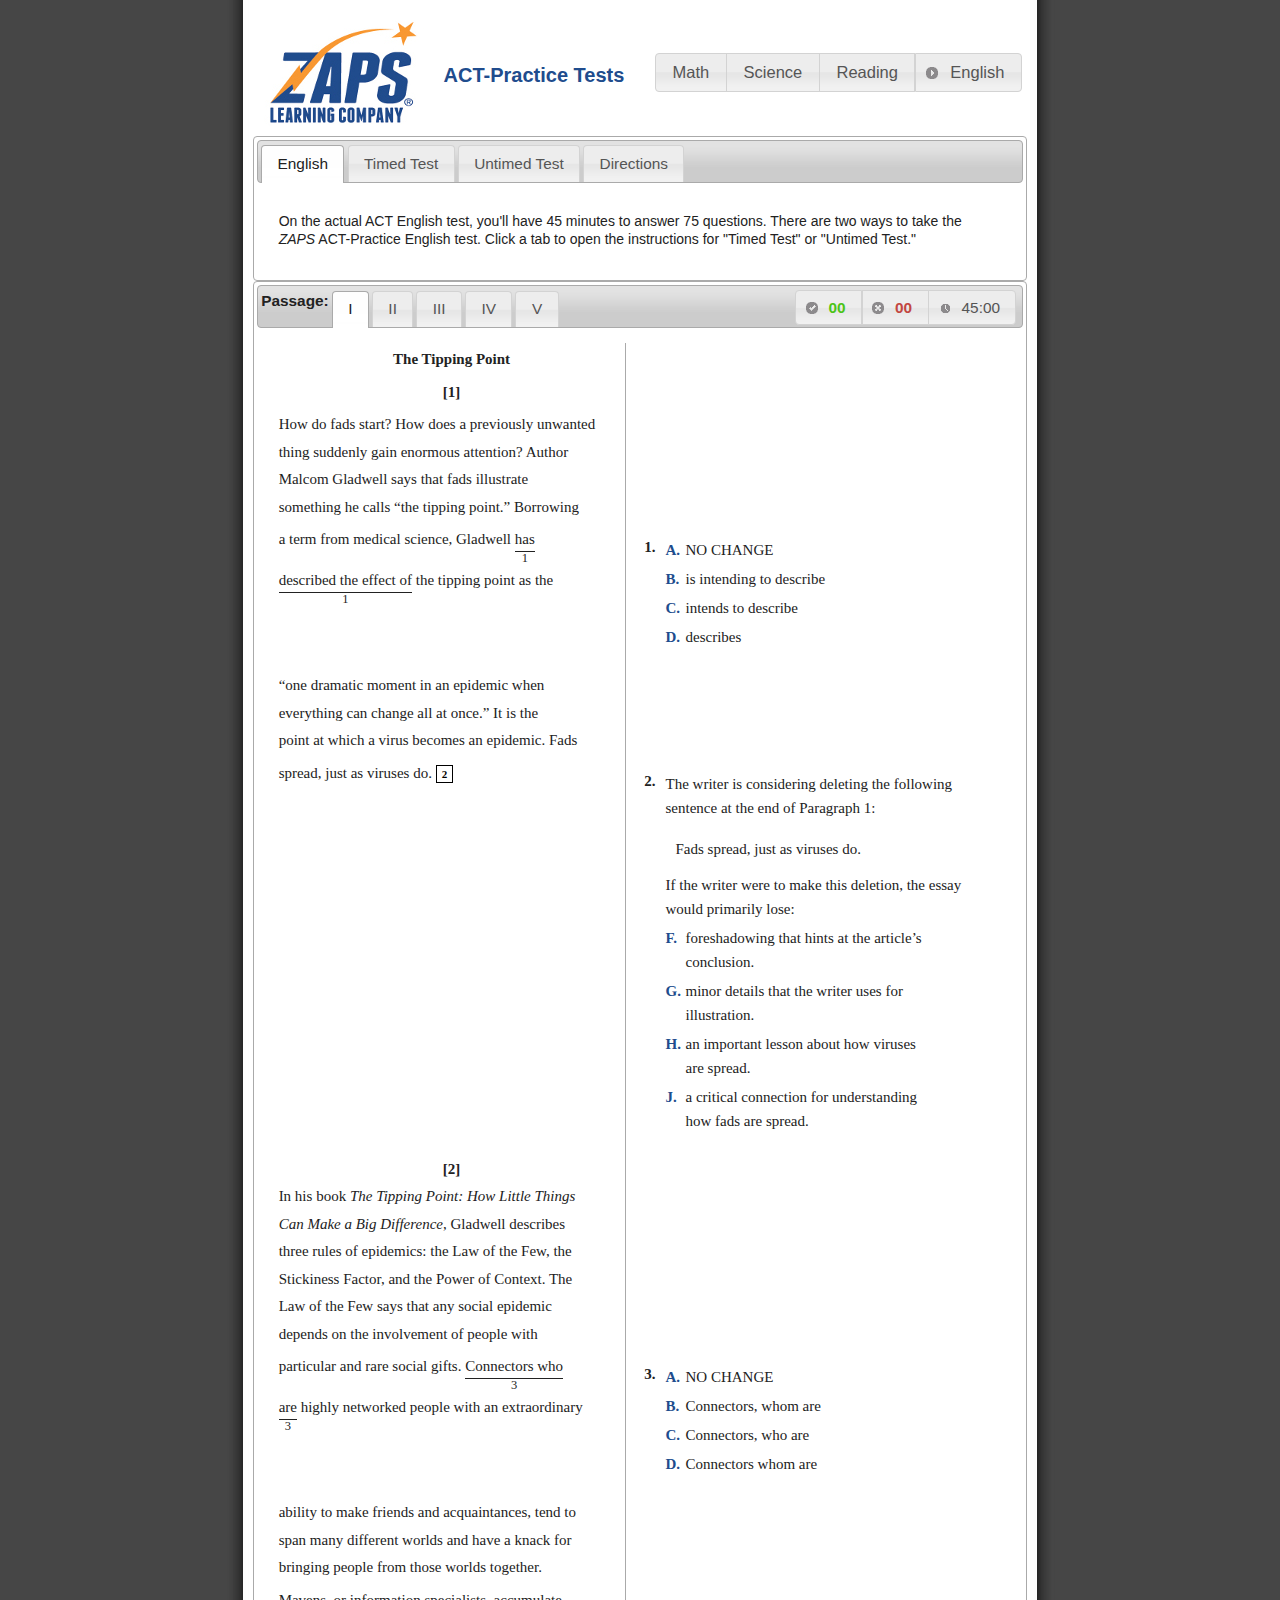
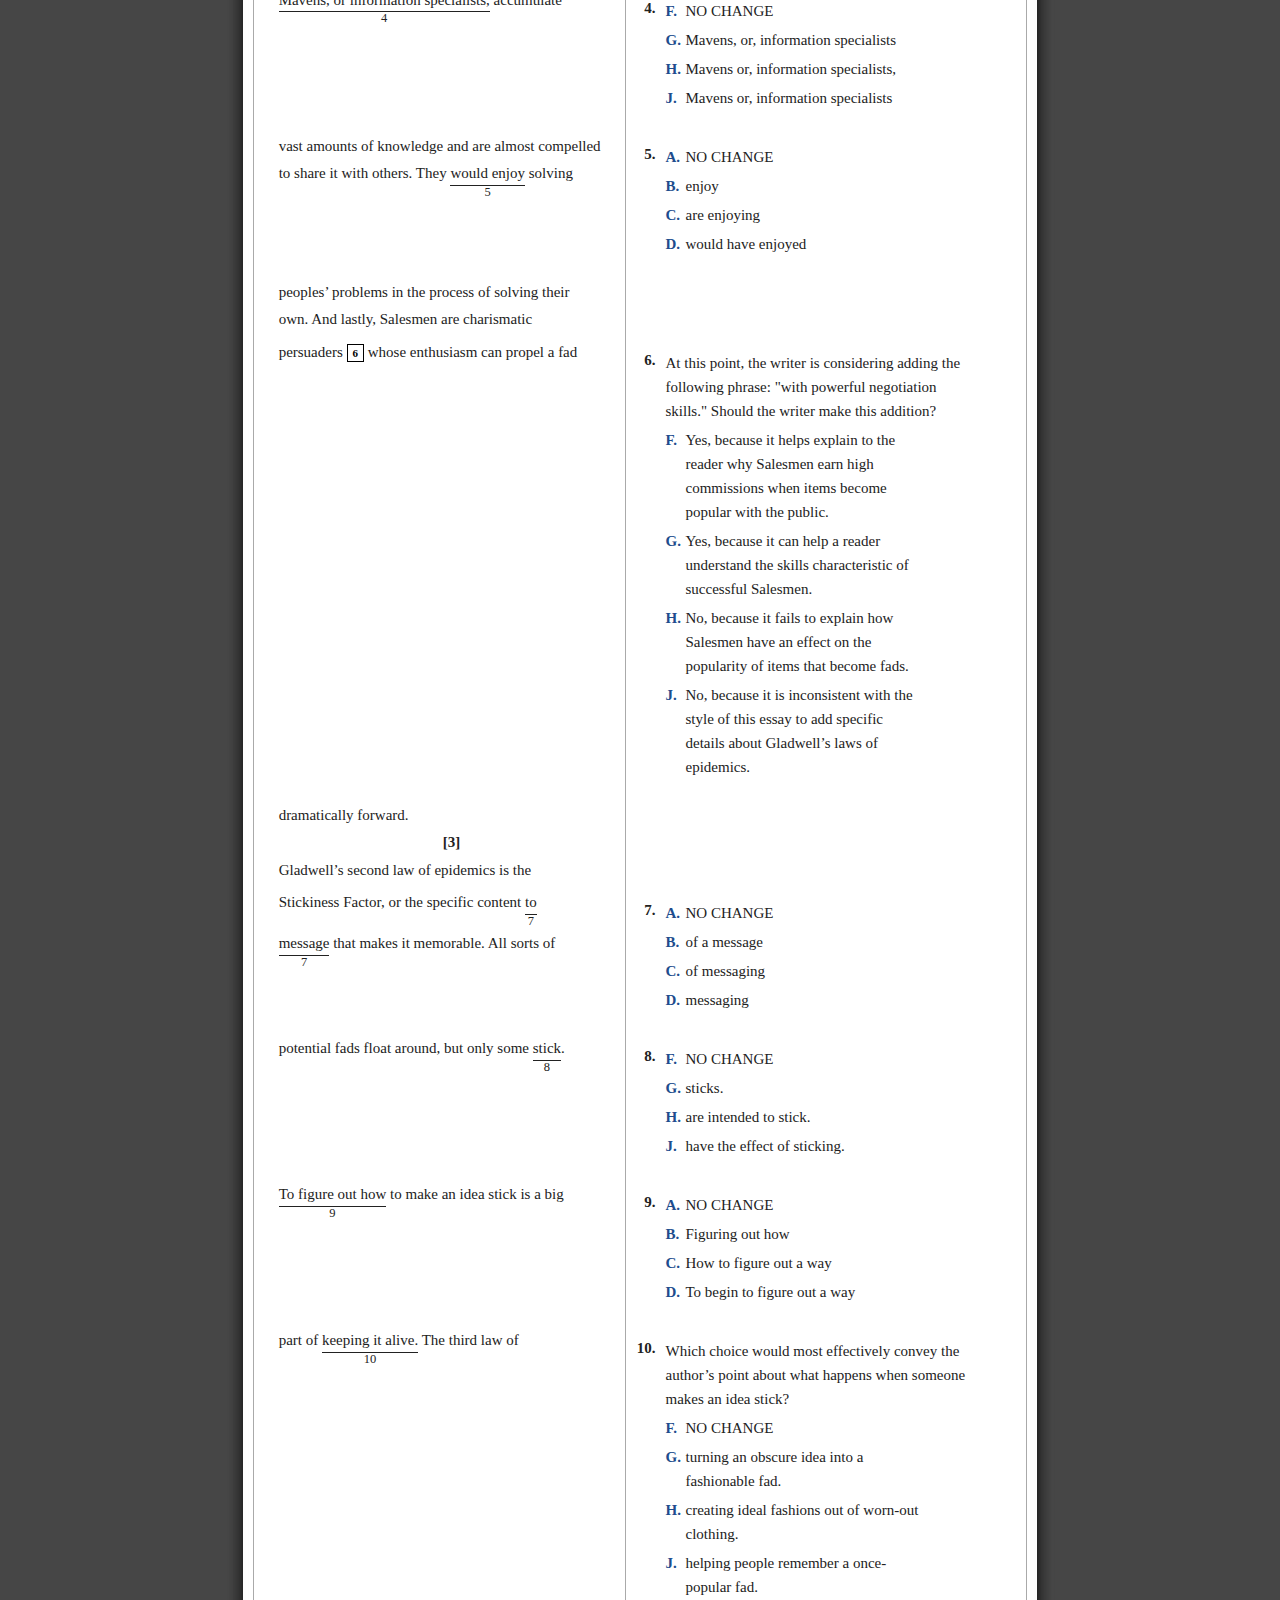
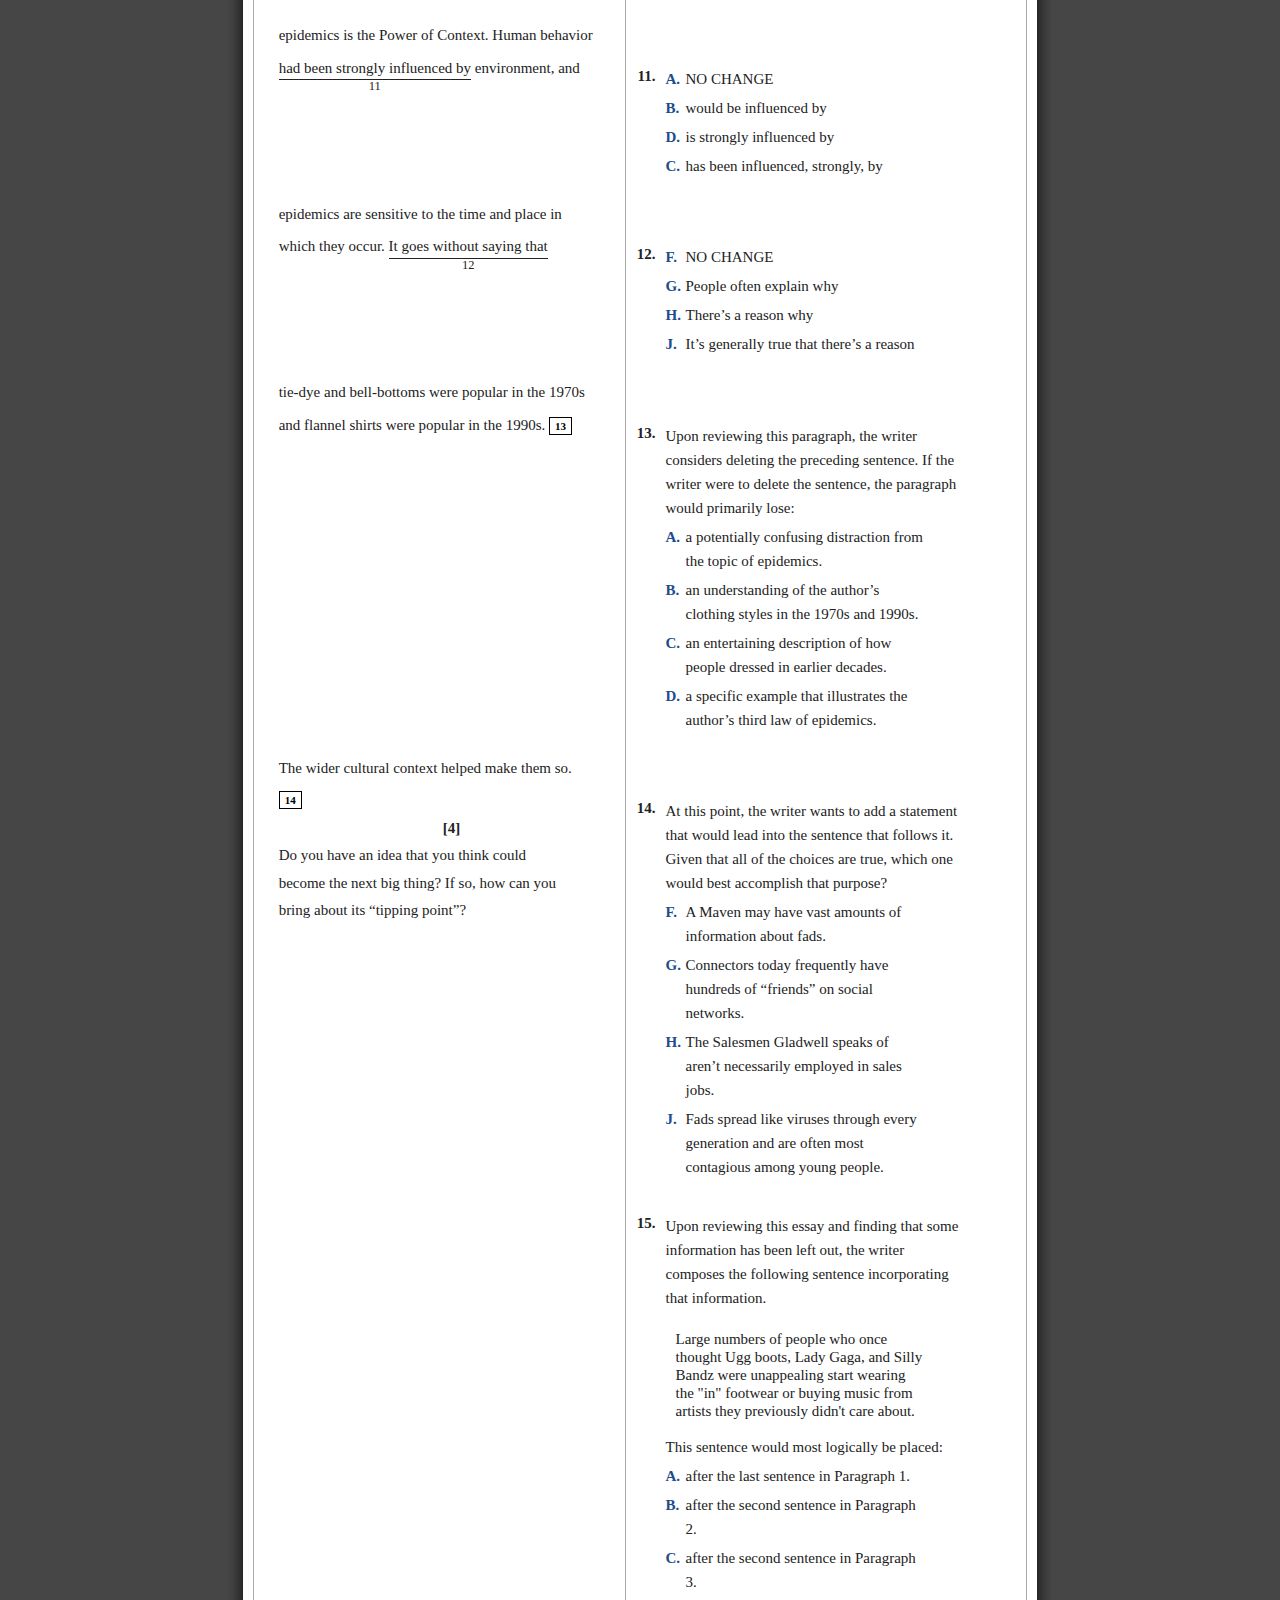
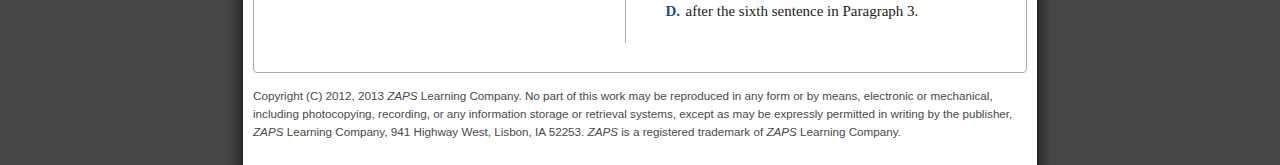
==== english/english.html @ b0ccffee "auto updates" ====
<!DOCTYPE html PUBLIC "-//W3C//DTD XHTML 1.0 Transitional//EN" "http://www.w3.org/TR/xhtml1/DTD/xhtml1-transitional.dtd">
<html xmlns="http://www.w3.org/1999/xhtml">
<head><meta http-equiv="Content-Type" content="text/html; charset=UTF-8"></meta>
	<title>Sample Questions - English</title> 
	<meta name="robots" content="none"></meta>
	
	<link rel="stylesheet" href="../css/smoothness/jquery-ui-1.8.16.custom.css" type="text/css">
	<link rel="stylesheet" href="../css/test.css" type="text/css">
	<link rel="stylesheet" href="../css/style.css" type="text/css">
	<script type="text/javascript" src="../scripts/jquery-1.7.1.min.js"></script>
	<script type="text/javascript" src="../scripts/jquery-ui-1.8.16.custom.min.js"></script>
   <script type="text/javascript" src="../scripts/util.js"></script>

<script type="text/javascript">
var countdown = 2700;
var totalQuestions = 75;

jQuery(document).ready(function($) {
	$("#englishButton").button({icons: {primary: "ui-icon-circle-triangle-e"}});
	
	jQuery(".questions").each(function(index) {
		$("div[id='" + $(this).attr("id") + "']").appendTo($(this));
	});
});

</script>
</head>

<body id="fullpage" class="sampletest">

<div id="time-up" title="Time is up!" style="display:none;"> 
<p><span class="ui-icon ui-icon-clock" style="float:left; margin:0 7px 20px 0;"></span>Your time is up for this test.</p>
</div>

<div id="test-results" title="Test Results" style="display:none;">
<table class="results-table">
<tr><th colspan="4">Estimated ACT Scores Based on Practice Test Results</th></tr>
<tr><th></th><th>Estimated ACT Score</th><th>Number Correct on English Test</th><th>Your Score</th></tr>
<tr><td>99th Percentile</td><td>36</td><td>75</td><td rowspan="36" id="results-correct"><span class="results-answers"></span></td></tr>
<tr><td>99th Percentile</td><td>35</td><td></td></tr>
<tr><td>99th Percentile</td><td>34</td><td>74</td></tr>
<tr><td>99th Percentile</td><td>33</td><td></td></tr>
<tr><td>99th Percentile</td><td>32</td><td>73</td></tr>
<tr><td>99th Percentile</td><td>31</td><td>72</td></tr>
<tr><td>99th Percentile</td><td>30</td><td>71</td></tr>
<tr><td></td><td>29</td><td>70</td></tr>
<tr><td></td><td>28</td><td>69</td></tr>
<tr><td></td><td>27</td><td>68</td></tr>
<tr><td></td><td>26</td><td>66-67</td></tr>
<tr><td></td><td>25</td><td>64-65</td></tr>
<tr><td></td><td>24</td><td>62-63</td></tr>
<tr><td></td><td>23</td><td>59-61</td></tr>
<tr><td></td><td>22</td><td>57-58</td></tr>
<tr><td>National Average</td><td>21</td><td>54-56</td></tr>
<tr><td>National Average</td><td>20</td><td>51-53</td></tr>
<tr><td>National Average</td><td>19</td><td>49-50</td></tr>
<tr><td></td><td>18</td><td>46-48</td></tr>
<tr><td></td><td>17</td><td>43-45</td></tr>
<tr><td></td><td>16</td><td>40-42</td></tr>
<tr><td></td><td>15</td><td>37-39</td></tr>
<tr><td></td><td>14</td><td>31-36</td></tr>
<tr><td></td><td>13</td><td>29-30</td></tr>
<tr><td></td><td>12</td><td>26-28</td></tr>
<tr><td></td><td>11</td><td>20-25</td></tr>
<tr><td>Blind Guessing</td><td>10</td><td>19</td></tr>
<tr><td></td><td>9</td><td>15-18</td></tr>
<tr><td></td><td>8</td><td>13-14</td></tr>
<tr><td></td><td>7</td><td>9-12</td></tr>
<tr><td></td><td>6</td><td>8</td></tr>
<tr><td></td><td>5</td><td>7</td></tr>
<tr><td></td><td>4</td><td>5-6</td></tr>
<tr><td></td><td>3</td><td>4</td></tr>
<tr><td></td><td>2</td><td>1-3</td></tr>
<tr><td></td><td>1</td><td>0</td></tr>
</table>
</div>

<div id="container">
<div id="header">
<table width="100%">
<tr>
<td>
<img src="../images/zaps_logo.jpg">
</td>
<td>
<h2>ACT-Practice Tests</h2>
</td>
<td align="right">
	<div id="nav">
	<a id="mathButton" href="../math/math.html">Math</a>
	<a id="scienceButton" href="../science/science.html">Science</a>
	<a id="readingButton" href="../reading/reading.html">Reading</a>
	<a id="englishButton" href="../english/english.html">English</a>
   </div>
</td>
</tr>
</table>
</div>

<div id="content2">

<div id="tabs">
	<ul>
		<li><a href="#tabs-1">English</a></li>
		<li><a href="#tabs-2">Timed Test</a></li>
		<li><a href="#tabs-3">Untimed Test</a></li>
		<li><a href="#tabs-4">Directions</a></li>
	</ul>
	<div id="tabs-1">
	<p class="instructions">On the actual ACT English test, you'll have 45 minutes to answer 75 questions. There are two ways to take the <em>ZAPS</em> ACT-Practice English test. Click a tab to open the instructions for "Timed Test" or "Untimed Test."</p>
	</div>
	<div id="tabs-2">
	<p class="instructions">By taking the test <em>timed,</em> you can get a feel for how well you will do under the time constraints of the actual ACT test.</p>
	<ul>
		<li>To begin the timed test, click on the timer box (the one with the clock icon in the gray bar below).</li>
		<li>Click on letter of the correct answer choice for each question. You may change your answer while still in this test. </li>
		<li>If you click out of this test, the timer will stop, and you will have to start all over.</li>
		<li>If you need to leave the test, click to stop the timer. You may restart the timer when you come back.</li>
		<li>When time runs out for this test, you will see the number of answers you got correct (green number) and incorrect (red number) in the boxes next to the timer. You can view your estimated ACT score by clicking on either of these two boxes.</li>
	</ul>
	</div>
	<div id="tabs-3">
	<p class="instructions">Taking the test <em>untimed</em> is a good way to carefully study each test item and answer explanation.</p>
	<ul>
		<li>Carefully read the question and each of the answer choices.</li>
		<li><em>ZAP</em> any answers you know to be incorrect.</li>
		<li>Select the correct answer by clicking on the letter.</li>
		<li>Clicking will reveal a pop-up box that tells whether the answer is correct or incorrect.</li>
		<li>Read the information in the box to learn more about the answer you chose or to see a tip about how to answer the question correctly.</li>
		<li>You cannot change your answer once you have clicked it, but you can view the tips about the other answer choices by clicking on them.</li>
		<li>A running total of your correct (green) and incorrect (red) responses will show in the boxes next to the timer.</li> 
		<li>At the end of the test, you can view your estimated ACT score by clicking on either of these two boxes.</li>
	</ul>
	</div>
	<div id="tabs-4">
	<table width="100%" cellpadding="5" cellspacing="0">
		<tbody><tr valign="TOP">
			<td width="50%"><p class="directions">In the following passages, some of the words and phrases have been underlined and numbered. The right-hand column contains alternatives for the underlined text. For most test items, choose the alternative that best expresses the idea, rewrites the statement in standard written English, or fits best with the style and tone of the passage as a whole. If the original version is best, select “NO CHANGE.”</p></td>
								 
			<td><p class="directions">Some test items in the right-hand column will ask a question about the underlined text. Choose the best answer to the question given. Some test items will ask about a larger portion of the passage or about the entire passage. These do not refer to underlined text but rather are indicated by a boxed number or number.</p>
				 <p class="directions">For each test item, select the best alternative and fill in the corresponding bubble on your answer sheet. Read the passage completely before beginning to answer the accompanying questions. For many of the test items, you must read several sentences beyond the question number to identify the best answer. Be sure to read far enough ahead before making your choice.</p></td>
		</tr>
	</tbody></table>
	</div>
</div>

<div id="sets">
		<ul><li style="vertical-align: bottom;">Passage:</li>
			<li><a href="#set-1">I</a></li>
			<li><a href="#set-2">II</a></li>
			<li><a href="#set-3">III</a></li>
			<li><a href="#set-4">IV</a></li>
			<li><a href="#set-5">V</a></li>			
			<div align="right">
			<a href="#" id="correct-button" title="Correct Answers"><span class="correct-answers">00</span></a>
			<a href="#" id="incorrect-button" title="Incorrect Answers"><span class="incorrect-answers">00</span></a>
			<a href="#" id="timer" title="Start Timer"><span>45:00</span></a>
			</div>
		</ul>
<div id="set-1">
<table border="0" cellpadding="0" cellspacing="0" width="100%" class="sectiontable">
<tbody>
<tr><td class="prose"><p class="englishtitle">The Tipping Point</p></td><td></td></tr>
<tr><td class="prose"><p class="englishtitle">[1]</p></td><td></td></tr>
<tr><td class="prose">
<p>How do fads start? How does a previously unwanted</p>
<p>thing suddenly gain enormous attention? Author</p>
<p>Malcom Gladwell says that fads illustrate</p>
<p>something he calls “the tipping point.” Borrowing</p></td><td></td></tr>
<tr><td class="prose">
<p>a term from medical science, Gladwell <span class="und"><sup>has</sup><span>&frasl;</span><sub>1</sub></span></p>
<p><span class="und"><sup>described the effect of</sup><span>&frasl;</span><sub>1</sub></span> the tipping point as the</p></td>
<td class="questions" id="s1-1"></td></tr>

<tr><td class="prose">
<p>“one dramatic moment in an epidemic when</p>
<p>everything can change all at once.” It is the</p>
<p>point at which a virus becomes an epidemic. Fads</p></td><td></td></tr>
<tr><td class="prose"><p>spread, just as viruses do. <span class="box">2</span></p></td>
<td class="questions" id="s1-2"></td></tr>

<tr><td class="prose">
<p class="englishtitle">[2]</p>
<p>In his book <em>The Tipping Point: How Little Things</em></p>
<p><em>Can Make a Big Difference</em>, Gladwell describes</p>
<p>three rules of epidemics: the Law of the Few, the</p>
<p>Stickiness Factor, and the Power of Context. The</p>
<p>Law of the Few says that any social epidemic</p>
<p>depends on the involvement of people with</p></td><td></td></tr>

<tr><td class="prose">
<p>particular and rare social gifts. <span class="und"><sup>Connectors who</sup><span>&frasl;</span><sub>3</sub></span></p>
<p><span class="und"><sup>are</sup><span>&frasl;</span><sub>3</sub></span> highly networked people with an extraordinary</p></td>
<td class="questions" id="s1-3"></td></tr>

<tr><td class="prose">
<p>ability to make friends and acquaintances, tend to</p>
<p>span many different worlds and have a knack for</p>
<p>bringing people from those worlds together.</p></td><td></td></tr>

<tr><td class="prose">
<p><span class="und"><sup>Mavens, or information specialists,</sup><span>&frasl;</span><sub>4</sub></span> accumulate</p></td>
<td class="questions" id="s1-4"></td></tr>

<tr><td class="prose">
<p>vast amounts of knowledge and are almost compelled</p>
<p>to share it with others. They <span class="und"><sup>would enjoy</sup><span>&frasl;</span><sub>5</sub></span> solving</p></td>
<td class="questions" id="s1-5"></td></tr>

<tr><td class="prose">
<p>peoples’ problems in the process of solving their</p>
<p>own. And lastly, Salesmen are charismatic</p></td><td></td></tr>

<tr><td class="prose"><p>persuaders <span class="box">6</span> whose enthusiasm can propel a fad</p></td>
<td class="questions" id="s1-6"></td></tr>

<tr><td class="prose">
<p>dramatically forward.</p>
<p class="englishtitle">[3]</p>
<p>Gladwell’s second law of epidemics is the</p></td><td></td></tr>

<tr><td class="prose"><p>Stickiness Factor, or the specific content <span class="und"><sup>to</sup><span>&frasl;</span><sub>7</sub></span></p>
<p><span class="und"><sup>message</sup><span>&frasl;</span><sub>7</sub></span> that makes it memorable. All sorts of</p></td>
<td class="questions" id="s1-7"></td></tr>

<tr><td class="prose"><p>potential fads float around, but only some <span class="und"><sup>stick</sup><span>&frasl;</span><sub>8</sub></span>.</p></td>
<td class="questions" id="s1-8"></td></tr>

<tr><td class="prose"><p><span class="und"><sup>To figure out how</sup><span>&frasl;</span><sub>9</sub></span> to make an idea stick is a big</p></td>
<td class="questions" id="s1-9"></td></tr>

<tr><td class="prose"><p>part of <span class="und"><sup>keeping it alive.</sup><span>&frasl;</span><sub>10</sub></span> The third law of</p></td>
<td class="questions" id="s1-10"></td></tr>

<tr><td class="prose"><p>epidemics is the Power of Context. Human behavior</p></td><td></td></tr>
<tr><td class="prose"><p><span class="und"><sup>had been strongly influenced by </sup><span>&frasl;</span><sub>11</sub></span> environment, and</p></td>
<td class="questions" id="s1-11"></td></tr>

<tr><td class="prose"><p>epidemics are sensitive to the time and place in</p></td><td></td></tr>
<tr><td class="prose"><p>which they occur. <span class="und"><sup>It goes without saying that</sup><span>&frasl;</span><sub>12</sub></span></p></td>
<td class="questions" id="s1-12"></td></tr>

<tr><td class="prose"><p>tie-dye and bell-bottoms were popular in the 1970s</p></td><td></td></tr>

<tr><td class="prose"><p>and flannel shirts were popular in the 1990s. <span class="box">13</span></p></td>
<td class="questions" id="s1-13"></td></tr>

<tr><td class="prose">
<p>The wider cultural context helped make them so.</p>
<p></p></td><td></td></tr>

<tr><td class="prose">
<p><span class="box">14</span></p>
<p class="englishtitle">[4]</p>
<p>Do you have an idea that you think could</p>
<p>become the next big thing? If so, how can you</p>
<p>bring about its “tipping point”?</p>
</td><td class="questions" id="s1-14"></td></tr>
<tr><td class="prose"></td><td class="questions" id="s1-15"></td></tr>
</tbody></table>

<div id="s1-1" class="question">
	<div class="numcol">1.</div>
	<p><a id="s1-1a" href="#" class="response">A.</a><span class="response">NO CHANGE</span></p>
	<p><a id="s1-1b" href="#" class="response">B.</a><span class="response">is intending to describe</span></p>
	<p><a id="s1-1c" href="#" class="response">C.</a><span class="response">intends to describe</span></p>
	<p><a id="s1-1d" href="#" class="response">D.</a><span class="response">describes</span></p>
</div>
<div id="answer-s1-1a" class="incorrect">
<p><strong>The best answer is not A.</strong> Gladwell is defining <em>tipping point,</em> not describing its effects. Go for the more straightforward, direct verb. Shorter is usually better. </p>
</div>
<div id="answer-s1-1b" class="incorrect">
<p><strong>The best answer is not B.</strong> It is not necessary to discuss Gladwell’s intentions here, only what he actually does. Go for the more straightforward, direct verb. Shorter is usually better. </p>
</div>
<div id="answer-s1-1c" class="incorrect"> 
<p><strong>The best answer is not C.</strong> It is not necessary to discuss Gladwell’s intentions here, only what he actually does. Go for the more straightforward, direct verb. Shorter is usually better. </p>
</div>
<div id="answer-s1-1d" class="correct">
<p><strong>The best answer is D.</strong> The writer uses the present tense to discuss Gladwell’s writing, beginning in the previous sentence (“Author Malcom Gladwell says &hellip;”). </p><p>There is no need to shift the tense to present-perfect (“has described”). The best choice is the present tense verb (“describes”). </p><p>Also, the most concise choice is best. Conciseness means using only as many words as necessary to get the point across. Follow the “shorter is usually better” tip here if you are not sure of the grammar rule. </p>
</div>
<!-- ******************************************************************************* -->
<div id="s1-2" class="question">
	<div class="numcol">2.</div>
	<p>The writer is considering deleting the following sentence at the end of Paragraph 1:</p>
	<blockquote>Fads spread, just as viruses do.</blockquote>
	<p>If the writer were to make this deletion, the essay would primarily lose:</p>
	<p><a id="s1-2f" href="#" class="response">F.</a><span class="response">foreshadowing that hints at the article’s conclusion.</span></p>
	<p><a id="s1-2g" href="#" class="response">G.</a><span class="response">minor details that the writer uses for illustration.</span></p>
	<p><a id="s1-2h" href="#" class="response">H.</a><span class="response">an important lesson about how viruses are spread.</span></p>
	<p><a id="s1-2j" href="#" class="response">J.</a><span class="response">a critical connection for understanding how fads are spread.</span></p>
</div>
<div id="answer-s1-2f" class="incorrect">
<p><strong>The best answer is not F.</strong> Rather than foreshadowing, this line provides a key comparison as part of an introductory definition. </p><p>You could jump ahead and read the conclusion of the article to be sure, but before taking time to do that, read the remaining choices to see if any of them are stronger. </p>
</div>
<div id="answer-s1-2g" class="incorrect">
<p><strong>The best answer is not G.</strong> This line helps define a key concept by using a general comparison, not by giving minor details. </p>
</div>
<div id="answer-s1-2h" class="incorrect"> 
<p><strong>The best answer is not H.</strong> This isn’t so much a lesson as a comparison that helps define a key concept. </p>
</div>
<div id="answer-s1-2j" class="correct">
<p><strong>The best answer is J.</strong> The topic of the paragraph is how fads begin, or take off. </p><p>Gladwell compares fads to something else that spreads rapidly: an epidemic. The final line (“Fads spread, just as viruses do.”) makes this direct comparison. </p>
</div>
<!-- ******************************************************************************* -->
<div id="s1-3" class="question">
	<div class="numcol">3.</div>
	<p><a id="s1-3a" href="#" class="response">A.</a><span class="response">NO CHANGE</span></p>
	<p><a id="s1-3b" href="#" class="response">B.</a><span class="response">Connectors, whom are</span></p>
	<p><a id="s1-3c" href="#" class="response">C.</a><span class="response">Connectors, who are</span></p>
	<p><a id="s1-3d" href="#" class="response">D.</a><span class="response">Connectors whom are</span></p>
</div>
<div id="answer-s1-3a" class="incorrect">
<p><strong>The best answer is not A.</strong> A comma is needed after <em>Connectors</em> to set off the nonrestrictive clause (one that is not necessary to the meaning of the sentence) “who are highly networked people with an extraordinary ability to make friends and acquaintances.” </p>
</div>
<div id="answer-s1-3b" class="incorrect">
<p><strong>The best answer is not B.</strong> The subjective pronoun (<em>who</em>), rather than the objective pronoun (<em>whom</em>), is needed here. </p>
</div>
<div id="answer-s1-3c" class="correct"> 
<p><strong>The best answer is C.</strong> A comma is needed after <em>Connectors</em to set off the nonrestrictive element “who are highly networked people with an extraordinary ability to make friends and acquaintances.” </p><p>A nonrestrictive element (in this case a clause) is one that is not necessary to the meaning of the sentence; you could remove it and the sentence would still be understandable. </p>
</div>
<div id="answer-s1-3d" class="incorrect">
<p><strong>The best answer is not D.</strong> A comma is needed after <em>Connectors</em> to set off the clause that follows. </p><p>Also, the subjective pronoun (<em>who</em>), rather than the objective pronoun (<em>whom</em>), is needed here. </p>
</div>
<!-- ******************************************************************************* -->
<div id="s1-4" class="question">
	<div class="numcol">4.</div>
	<p><a id="s1-4f" href="#" class="response">F.</a><span class="response">NO CHANGE</span></p>
	<p><a id="s1-4g" href="#" class="response">G.</a><span class="response">Mavens, or, information specialists</span></p>
	<p><a id="s1-4h" href="#" class="response">H.</a><span class="response">Mavens or, information specialists,</span></p>
	<p><a id="s1-4j" href="#" class="response">J.</a><span class="response">Mavens or, information specialists</span></p>
</div>
<div id="answer-s1-4f" class="correct">
<p><strong>The best answer is F.</strong> The phrase “or information specialists” is not necessary to the meaning of the sentence and should be set off with commas. </p>
</div>
<div id="answer-s1-4g" class="incorrect">
<p><strong>The best answer is not G.</strong> There is no reason to put a comma after or. A comma is, however, needed after <em>specialists</em> so that the entire nonrestrictive phrase “or information specialists” is set off with commas. </p>
</div>
<div id="answer-s1-4h" class="incorrect"> 
<p><strong>The best answer is not H.</strong> The comma is needed before or rather than afterward, in order to set off the nonrestrictive phrase “or information specialists”. </p>
</div>
<div id="answer-s1-4j" class="incorrect">
<p><strong>The best answer is not J.</strong> The comma is needed before <em>or</em> and after <em>specialists</em> in order to set off the nonrestrictive phrase “or information specialists.” There is no reason to put a comma after <em>or.</em> </p>
</div>
<!-- ******************************************************************************* -->
<div id="s1-5" class="question">
	<div class="numcol">5.</div>
	<p><a id="s1-5a" href="#" class="response">A.</a><span class="response">NO CHANGE</span></p>
	<p><a id="s1-5b" href="#" class="response">B.</a><span class="response">enjoy</span></p>
	<p><a id="s1-5c" href="#" class="response">C.</a><span class="response">are enjoying</span></p>
	<p><a id="s1-5d" href="#" class="response">D.</a><span class="response">would have enjoyed</span></p>
</div>
<div id="answer-s1-5a" class="incorrect">
<p><strong>The best answer is not A.</strong> The verb <em>would</em> indicates an action that is conditional (dependent on some condition in the future), rather than habitual. </p>
</div>
<div id="answer-s1-5b" class="correct">
<p><strong>The best answer is B.</strong> The present-tense verb <em>enjoy</em> is needed to denote a habitual action. </p><p> Choose a verb in the same tense as the other verbs in this paragraph (present tense). </p><p>Keep verb tenses consistent unless you have a solid rhetorical reason for shifting them. </p>
</div>
<div id="answer-s1-5c" class="incorrect"> 
<p><strong>The best answer is not C.</strong> The verb <em>are enjoying</em> indicates continuing or progressive action, rather than an action that is a habit. </p>
</div>
<div id="answer-s1-5d" class="incorrect">
<p><strong>The best answer is not D.</strong> The verb <em>would have enjoyed</em> indicates a conditional action in the past, one that did not happen but would have if certain conditions were present. </p>
</div>
<!-- ******************************************************************************* -->

<div id="s1-6" class="question">
	<div class="numcol">6.</div><p>At this point, the writer is considering adding the following phrase: "with powerful negotiation skills." Should the writer make this addition?</p>
	<p><a id="s1-6f" href="#" class="response">F.</a><span class="response">Yes, because it helps explain to the reader why Salesmen earn high commissions when items become popular with the public.</span></p>
	<p><a id="s1-6g" href="#" class="response">G.</a><span class="response">Yes, because it can help a reader understand the skills characteristic of successful Salesmen. </span></p>
	<p><a id="s1-6h" href="#" class="response">H.</a><span class="response">No, because it fails to explain how Salesmen have an effect on the popularity of items that become fads.</span></p>
	<p><a id="s1-6j" href="#" class="response">J.</a><span class="response">No, because it is inconsistent with the style of this essay to add specific details about Gladwell’s laws of epidemics.</span></p>
</div>
		
<div id="answer-s1-6f" class="incorrect">
<p><strong>The best answer is not F.</strong>D The writer is using the term <em>Salesmen</em> figuratively to describe a type of person who propels fads forward. </p><p>The writer is not talking about literal <em>Salesmen</em> who earn commissions for actually selling the items. </p>
</div>
<div id="answer-s1-6g" class="correct">
<p><strong>The best answer is G.</strong> This detail adds a descriptive characteristic of Salesmen that helps explain how they might encourage others to embrace a new fad. </p>
</div>
<div id="answer-s1-6h" class="incorrect"> 
<p><strong>The best answer is not H.</strong> The opposite is true. The possession of powerful negotiation skills <em>does</em> help explain why Salesmen can affect the popularity of items. </p>
</div>
<div id="answer-s1-6j" class="incorrect">
<p><strong>The best answer is not J.</strong> It is not inconsistent with the rest of the paragraph for the author to provide details to describe the types of people who move fads forward. </p><p>Descriptive details are given about both <em>Connectors</em> and <em>Mavens</em>. </p>
</div>
<!-- ******************************************************************************* -->

<div id="s1-7" class="question">
	<div class="numcol">7.</div>
	<p><a id="s1-7a" href="#" class="response">A.</a><span class="response">NO CHANGE</span></p>
	<p><a id="s1-7b" href="#" class="response">B.</a><span class="response">of a message</span></p>
	<p><a id="s1-7c" href="#" class="response">C.</a><span class="response">of messaging</span></p>
	<p><a id="s1-7d" href="#" class="response">D.</a><span class="response">messaging</span></p>
</div>
<div id="answer-s1-7a" class="incorrect">
<p><strong>The best answer is not A.</strong> If “to message” is used, then <em>message</em> becomes an action rather than a specific idea. </p><p>The pronoun <em>it</em> that comes later in the sentence is referring to an idea, not an action.</p>
</div>
<div id="answer-s1-7b" class="correct">
<p><strong>The best answer is B.</strong> The preposition <em>of</em> plus the article <em>a</em> should be inserted to create a prepositional phrase ("of a message") describing <em>content</em>. What sort of content? The content of a message.</p>
</div>
<div id="answer-s1-7c" class="incorrect"> 
<p><strong>The best answer is not C.</strong> If “of messaging” is used, then <em>messaging</em> becomes an action rather than a specific idea. </p><p>The pronoun it that comes later in the sentence is referring to an idea, not an action.</p>
</div>
<div id="answer-s1-7d" class="incorrect">
<p><strong>The best answer is not D.</strong> If “messaging” is used, then <em>messaging</em> becomes an action rather than a specific idea. </p><p>The pronoun <em>it</em> that comes later in the sentence is referring to an idea, not an action.</p>
</div>
<!-- ******************************************************************************* -->

<div id="s1-8" class="question">
	<div class="numcol">8.</div>
	<p><a id="s1-8f" href="#" class="response">F.</a><span class="response">NO CHANGE</span></p>
	<p><a id="s1-8g" href="#" class="response">G.</a><span class="response">sticks.</span></p>
	<p><a id="s1-8h" href="#" class="response">H.</a><span class="response">are intended to stick.</span></p>
	<p><a id="s1-8j" href="#" class="response">J.</a><span class="response">have the effect of sticking.</span></p>
</div>	
<div id="answer-s1-8f" class="correct">
<p><strong>The best answer is F.</strong> The verb <em>stick</em> agrees with the plural pronoun <em>some,</em> which refers to <em>fads.</em> Use your ear to help you with this one. Which sounds better: <em>some fads sticks,</em> or <em>some fads stick</em>?</p>
</div>
<div id="answer-s1-8g" class="incorrect">
<p><strong>The best answer is not G.</strong> The verb <em>sticks</em> does not agree with the plural pronoun <em>some,</em> which refers to <em>fads.</em> Use your ear to help you with this one. Which sounds better: <em>some fads sticks</em> or <em>some fads stick</em>?</p>
</div>
<div id="answer-s1-8h" class="incorrect"> 
<p><strong>The best answer is not H.</strong> It doesn’t matter whether the fads are intended to stick so much as whether they actually <em>do</em> stick. If all else fails, use the shorter-is-usually-better tip on this one. </p>
</div>
<div id="answer-s1-8j" class="incorrect">
<p><strong>The best answer is not J.</strong> The phrase <em>have the effect of sticking</em> is a wordy way of saying <em>stick.</em> Use the shorter-is-usually-better tip on this one. </p>
</div>
<!-- ******************************************************************************* -->

<div id="s1-9" class="question">
	<div class="numcol">9.</div>
	<p><a id="s1-9a" href="#" class="response">A.</a><span class="response">NO CHANGE</span></p>
	<p><a id="s1-9b" href="#" class="response">B.</a><span class="response">Figuring out how</span></p>
	<p><a id="s1-9c" href="#" class="response">C.</a><span class="response">How to figure out a way</span></p>
	<p><a id="s1-9d" href="#" class="response">D.</a><span class="response">To begin to figure out a way</span></p>
</div>
<div id="answer-s1-9a" class="incorrect">
<p><strong>The best answer is not A.</strong> This choice is awkward and wordy. The infinitive phrase (<em>To figure</em>) has the same meaning as the gerund phrase (<em>Figuring</em>), but it sounds awkward and is not parallel with the gerund phrase <em>keeping it alive</em> at the end of the sentence.</p>
</div>
<div id="answer-s1-9b" class="correct">
<p><strong>The best answer is B.</strong> <strong>The best answer is B.</strong> A gerund (the <em>–ing</em> form of a verb (used as a noun) or a gerund phrase is more frequently used at the beginning of a sentence because it sounds less awkward than an infinitive (the form of a verb preceded by <em>to</em>).  The gerund phrase <em>Figuring out</em> is also parallel with the gerund phrase <em>keeping it alive.</em> Of the choices given, the most direct and concise choice is best. All others are awkward and unnecessarily wordy. </p>
</div>
<div id="answer-s1-9c" class="incorrect"> 
<p><strong>The best answer is not C.</strong> This choice is awkward and wordy. It changes the subject of the sentence from an action (<em>Figuring out</em>) to a question (<em>how to figure</em>something out). </p>
</div>
<div id="answer-s1-9d" class="incorrect">
<p><strong>The best answer is not D.</strong> This choice is awkward and wordy. It adds unnecessary words to the awkward infinitive clause <em>To figure out how</em>) used in the passage. It also changes the subject from the whole action (figuring out) to part of the action (beginning to figure out). </p>
</div>
<!-- ******************************************************************************* -->

<div id="s1-10" class="question">
	<div class="numcol">10.</div><p>Which choice would most effectively convey the author’s point about what happens when someone makes an idea stick?</p>
	<p><a id="s1-10f" href="#" class="response">F.</a><span class="response">NO CHANGE</span></p>
	<p><a id="s1-10g" href="#" class="response">G.</a><span class="response">turning an obscure idea into a fashionable fad.</span></p>
	<p><a id="s1-10h" href="#" class="response">H.</a><span class="response">creating ideal fashions out of worn-out clothing.</span></p>
	<p><a id="s1-10j" href="#" class="response">J.</a><span class="response">helping people remember a once-popular fad.</span></p>
</div>	
<div id="answer-s1-10f" class="incorrect">
<p><strong>The best answer is not F.</strong> <em>Keeping it alive</em> sort of works, but remember you are looking for the <em>best</em> choice. Look at the other choices to see if you can find one that is more descriptive and specific. </p>
</div>
<div id="answer-s1-10g" class="correct">
<p><strong>The best answer is G.</strong> This answer is most descriptive of what happens when an idea sticks. It begins as an idea that few people have thought of (obscure), and then something happens to transform it into a fashionable fad. The idea spreads instead of being forgotten. </p>
</div>
<div id="answer-s1-10h" class="incorrect"> 
<p><strong>The best answer is not H.</strong> The article is about all sorts of fads, not just clothing fashions. </p>
</div>
<div id="answer-s1-10j" class="incorrect">
<p><strong>The best answer is not J.</strong> The article is about fads becoming popular for the first time, not resurrecting old fads. </p>
</div>
<!-- ******************************************************************************* -->
<div id="s1-11" class="question">
	<div class="numcol">11.</div>
	<p><a id="s1-11a" href="#" class="response">A.</a><span class="response">NO CHANGE</span></p>
	<p><a id="s1-11b" href="#" class="response">B.</a><span class="response">would be influenced by</span></p>
	<p><a id="s1-11c" href="#" class="response">D.</a><span class="response">is strongly influenced by</span></p>
	<p><a id="s1-11d" href="#" class="response">C.</a><span class="response">has been influenced, strongly, by</span></p>
</div>
<div id="answer-s1-11a" class="incorrect">
<p><strong>The best answer is not A.</strong> This needs a verb that describes the present, not the past. </p>
</div>
<div id="answer-s1-11b" class="incorrect">
<p><strong>The best answer is not B.</strong> This needs a verb that describes the present, not the future. </p>
</div>
<div id="answer-s1-11c" class="correct"> 
<p><strong>The best answer is C.</strong> The influence of environment on human behavior is a fact not just in the past but also the present. Use a present-tense verb. Also, be consistent in using the present tense, as in a similar construction in the second half of the sentence (“epidemics <em>are</em> sensitive”). The present tense verb <em>is</em> is the best choice. </p>
</div>
<div id="answer-s1-11d" class="incorrect">
<p><strong>The best answer is not D.</strong> This needs a verb that describes the present, not the past. </p>
</div>
<!-- ******************************************************************************* -->

<div id="s1-12" class="question">
	<div class="numcol">12.</div>
	<p><a id="s1-12f" href="#" class="response">F.</a><span class="response">NO CHANGE</span></p>
	<p><a id="s1-12g" href="#" class="response">G.</a><span class="response">People often explain why</span></p>
	<p><a id="s1-12h" href="#" class="response">H.</a><span class="response">There’s a reason why</span></p>
	<p><a id="s1-12j" href="#" class="response">J.</a><span class="response">It’s generally true that there’s a reason</span></p>
</div>	
<div id="answer-s1-12f" class="incorrect">
<p><strong>The best answer is not F.</strong> If something goes without saying, why say it? This expression also implies that what follows is common knowledge, which may not be the case. </p>
</div>
<div id="answer-s1-12g" class="incorrect">
<p><strong>The best answer is not G.</strong> Is this a phenomenon that you have often heard explained? </p>
</div>
<div id="answer-s1-12h" class="correct"> 
<p><strong>The best answer is H.</strong> This is the most straightforward opening to the sentence, and it helps connect this sentence to the one that follows, which gives the reason tie-die and bell-bottoms were popular in the 1970s. </p>
</div>
<div id="answer-s1-12j" class="incorrect">
<p><strong>The best answer is not J.</strong> This answer uses eight words when four would do the trick. The clause <em>It’s generally true that</em> is not needed. </p>
</div>
<!-- ******************************************************************************* -->

<div id="s1-13" class="question">
	<div class="numcol">13.</div><p>Upon reviewing this paragraph, the writer considers deleting the preceding sentence. If the writer were to delete the sentence, the paragraph would primarily lose:</p>
	<p><a id="s1-13a" href="#" class="response">A.</a><span class="response">a potentially confusing distraction from the topic of epidemics.</span></p>
	<p><a id="s1-13b" href="#" class="response">B.</a><span class="response">an understanding of the author’s clothing styles in the 1970s and 1990s.</span></p>
	<p><a id="s1-13c" href="#" class="response">C.</a><span class="response">an entertaining description of how people dressed in earlier decades.</span></p>
	<p><a id="s1-13d" href="#" class="response">D.</a><span class="response">a specific example that illustrates the author’s third law of epidemics.</span></p>
</div>
<div id="answer-s1-13a" class="incorrect">
<p><strong>The best answer is not A.</strong> The statement is on-topic because it gives examples of two epidemics (fads) influenced by the culture of the time and place in which they occurred. </p>
</div>
<div id="answer-s1-13b" class="incorrect">
<p><strong>The best answer is not B.</strong> There’s no indication that this statement is about the personal clothing of the author. The author may not have gone along with those particular fads (or even lived through both decades). </p>
</div>
<div id="answer-s1-13c" class="incorrect"> 
<p><strong>The best answer is not C.</strong> These fads (bell-bottoms, tie-dye, flannel shirts) are only referenced, not described in detail. </p>
</div>
<div id="answer-s1-13d" class="incorrect">
<p><strong>The best answer is D.</strong> The third law of epidemics says that epidemics (fads) are influenced by the time and place in which they occur. The author demonstrates this law by contrasting the popular styles of clothing in two different decades. </p>
</div>
<!-- ******************************************************************************* -->

<div id="s1-14" class="question">
	<div class="numcol">14.</div><p>At this point, the writer wants to add a statement that would lead into the sentence that follows it. Given that all of the choices are true, which one would best accomplish that purpose?</p>
	<p><a id="s1-14f" href="#" class="response">F.</a><span class="response">A Maven may have vast amounts of information about fads.</span></p>
	<p><a id="s1-14g" href="#" class="response">G.</a><span class="response">Connectors today frequently have hundreds of “friends” on social networks.</span></p>
	<p><a id="s1-14h" href="#" class="response">H.</a><span class="response">The Salesmen Gladwell speaks of aren’t necessarily employed in sales jobs.</span></p>
	<p><a id="s1-14j" href="#" class="response">J.</a><span class="response">Fads spread like viruses through every generation and are often most contagious among young people.</span></p>
</div>	
<div id="answer-s1-14f" class="incorrect">
<p><strong>The best answer is not F.</strong> The author is not specifically talking about Mavens in either paragraph 3 or paragraph 4. </p>
</div>
<div id="answer-s1-14g" class="incorrect">
<p><strong>The best answer is not G.</strong> The author is not specifically talking about Connectors in either paragraph 3 or paragraph 4. </p>
</div>
<div id="answer-s1-14h" class="incorrect"> 
<p><strong>The best answer is not H.</strong> The author is not specifically talking about Salesmen in either paragraph 3 or paragraph 4. </p>
</div>
<div id="answer-s1-14j" class="correct">
<p><strong>The best answer is J.</strong> Look for the choice that best connects the ideas at the end of paragraph 3 with the ideas in paragraph 4. At the end of paragraph 3, the author is talking about clothing fads from two different generations. In paragraph 4, the author addresses the reader (most likely a young person) with a question about how s/he might start a fad. Choice J is the only choice that touches on both these ideas. </p>
</div>
<!-- ******************************************************************************* -->
<div id="s1-15" class="question">
	<div class="numcol">15.</div><p>Upon reviewing this essay and finding that some information has been left out, the writer composes the following sentence incorporating that information.</p>
	<blockquote>Large numbers of people who once thought Ugg boots, Lady Gaga, and Silly Bandz were unappealing start wearing the "in" footwear or buying music from artists they previously didn't care about.</blockquote>
	<p>This sentence would most logically be placed:</p>
	<p><a id="s1-15a" href="#" class="response">A.</a><span class="response"> after the last sentence in Paragraph 1.</span></p>
	<p><a id="s1-15b" href="#" class="response">B.</a><span class="response"> after the second sentence in Paragraph 2.</span></p>
	<p><a id="s1-15c" href="#" class="response">C.</a><span class="response"> after the second sentence in Paragraph 3.</span></p>
	<p><a id="s1-15d" href="#" class="response">D.</a><span class="response"> after the sixth sentence in Paragraph 3.</span></p>
</div>
<div id="answer-s1-15a" class="correct">
<p><strong>The best answer is A.</strong> Ugg boots, Lady Gaga, and Silly Bandz are all examples of fads. This information should go in the paragraph where fads and their development are first described (paragraph 1). </p>
</div>
<div id="answer-s1-15b" class="incorrect">
<p><strong>The best answer is not B.</strong> The second sentence in paragraph 2 focuses on the “Law of the Few,” or people with special social gifts and their role in starting fads. The new sentence gives examples of fads in general, not an example of the more specific roles of Connectors, Mavens, and Salesmen. </p>
</div>
<div id="answer-s1-15c" class="incorrect">
<p><strong>The best answer is not C.</strong> Paragraph 3 is about the Stickiness Factor, or the specific content of a message that makes it memorable. The new sentence gives three general examples of fads that have stuck, but it does not tell what made those items memorable. The new sentence does not give specific examples of the Stickiness Factor. </p>
</div>
<div id="answer-s1-15d" class="incorrect">
<p><strong>The best answer is not D.</strong> Paragraph 4 is the conclusion and asks the reader for ideas that could become <em>the next big thing.</em> The new sentence tells about fads of the past or present, not the future. </p>
</div>
</div><!--set-1-->

<div id="set-2">
<table border="0" cellpadding="0" cellspacing="0" width="100%" class="sectiontable">
<tbody>
<tr><td class="prose"><p class="englishtitle">Eco-Friendly Hiking and Camping</p></td><td></td></tr>
<tr><td class="prose"><p class="englishtitle">[1]</p></td><td></td></tr>
<tr><td class="prose"><p>Trekking into the great unknown may seem exciting,</p></td><td></td></tr>
<tr><td class="prose"><p>but <span class="und"><sup> you must proceed cautiously if we</sup><span>&frasl;</span><sub>1</sub></span> hope to</p></td><td class="questions" id="s2-1"></td></tr>

<tr><td class="prose"><p>maintain the pristine beauty of the wilderness</p>
<p>areas you wish to enjoy. The following tips will</p>
<p>help you to care for Mother Nature when hiking or</p></td><td></td></tr>

<tr><td class="prose"><p>camping <span class="und"><sup>so that you can enjoy her beauty and</sup><span>&frasl;</span><sub>2</sub></span></p>
<p><span class="und"><sup>wilderness</sup><span>&frasl;</span><sub>2</sub></span>.</p></td><td class="questions" id="s2-2"></td></tr>

<tr><td class="prose"><p class="englishtitle">[2]</p></td><td></td></tr>

<tr><td class="prose"><p>If you venture off the trail, spread out <span class="und"><sup>instead</sup><span>&frasl;</span><sub>3</sub></span></p>
<p><span class="und"><sup>by</sup><span>&frasl;</span><sub>3</sub></span> walking single file. If you see footsteps from</p></td><td class="questions" id="s2-3"></td></tr>

<tr><td class="prose"><p>other hikers, avoid those areas to allow them to</p>
<p>“heal.” At your campsite, try not to create</p>
<p>“social paths,” those early signs of</p>
<p>trails-in-the-making. Disperse your footsteps</p>
<p>between your campsite, the water source, and your</p></td><td></td></tr>

<tr><td class="prose"><p>cooking and food-storage areas.<span class="box">4</span></p>
</td><td class="questions" id="s2-4"></td></tr>

<tr><td class="prose">
<p class="englishtitle">[3]</p>
<p>(1) Camping can provide an exciting wilderness</p>
<p>adventure. (2) If you are in the backcountry, do</p>
<p>not set up your tent in a spot displaying signs of</p>
<p>recent use. (3) Instead, choose a low-use area,</p>
<p>and if camping more than one night, move your tent</p>
<p>to lessen the impact on the grass underneath. (4)</p>
<p>Keep your site small, and don’t create structures,</p>
<p>“furniture,” or trenches. (5) Camp at least 200</p>
<p>feet from the trail to avoid distracting other</p>
<p>hikers. (6) And set up camp at least 200 feet from</p></td><td></td></tr>
<tr><td class="prose"><p>water sources.<span class="box">5</span></p></td><td class="questions" id="s2-5"></td></tr>

<tr><td class="prose"><p class="englishtitle">[4]</p>
<p>Always leave your campsite at least as good as —</p></td><td></td></tr>
<tr><td class="prose"><p>or better than — you found it. If you <span class="und"><sup>brought</sup><span>&frasl;</span><sub>6</sub></span></p></td><td class="questions" id="s2-6"></td></tr>

<tr><td class="prose"><p>something into the wilderness, take it out. Many</p></td><td></td></tr>
<tr><td class="prose"><p>parks no longer provide <span class="und"><sup>trash cans.</sup><span>&frasl;</span><sub>7</sub></span></p></td><td class="questions" id="s2-7"></td></tr>

<tr><td class="prose"><p class="englishtitle">[5]</p></td><td></td></tr>
<tr><td class="prose"><p>Camp and hike on durable surfaces: rocks, gravel,</p>
<p>sand, packed dirt, dry grasses, pine needles, and</p>
<p>snow. Walk single-file on established trails.</p></td><td></td></tr>
<tr><td class="prose"><p>Walking <span class="und"><sup>side-by-side;</sup><span>&frasl;</span><sub>8</sub></span> going around puddles, or</p></td><td class="questions" id="s2-8"></td></tr>

<tr><td class="prose"><p>cutting across switchbacks breaks down the soil at</p></td><td></td></tr>
<tr><td class="prose"><p>the edges of the trail and may redirect rainwater</p></td><td></td></tr>
<tr><td class="prose"><p>flows.</p></td><td></td></tr>
<tr><td class="prose"><p class="englishtitle">[6]</p></td><td></td></tr>
<tr><td class="prose"><p>Many public land use areas no longer allow</p></td><td></td></tr>
<tr><td class="prose"><p>campfires in the <span class="und"><sup>backcountry; check</sup><span>&frasl;</span><sub>9</sub></span> park</p></td><td class="questions" id="s2-9"></td></tr>

<tr><td class="prose"><p>regulations. If you must have a campfire, use an</p></td><td></td></tr>
<tr><td class="prose"><p>established fire ring or pit. <span class="und"><sup>And remember the</sup><span>&frasl;</span><sub>10</sub></span></p>
<p><span class="und"><sup>Three Ds when collecting firewood:</sup><span>&frasl;</span><sub>10</sub></span> choose only</p></td><td class="questions" id="s2-10"></td></tr>

<tr><td class="prose"><p>wood that is <em>dead</em>, <em>downed</em>, and <em>detached</em>. <span class="und"><sup>Keep your</sup><span>&frasl;</span><sub>11</sub></span></p>
<p><span class="und"><sup>fire small before leaving it unattended, and make</sup><span>&frasl;</span><sub>11</sub></span></p>
<p><span class="und"><sup>sure it is thoroughly extinguished.</sup><span>&frasl;</span><sub>11</sub></span></p></td><td class="questions" id="s2-11"></td></tr>

<tr><td class="prose"><p class="englishtitle">[7]</p></td><td></td></tr>
<tr><td class="prose"><p>Newcomers who experience the outdoors in a</p></td><td></td></tr>

<tr><td class="prose"><p>pristine state are <span class="und"><sup>wilderness lovers and</sup><span>&frasl;</span><sub>12</sub></span></p>
<p><span class="und"><sup>environmental advocates.</sup><span>&frasl;</span><sub>12</sub></span> By following these</p></td><td class="questions" id="s2-12"></td></tr>

<tr><td class="prose"><p>guidelines, <span class="und"><sup>you will help others to have a</sup><span>&frasl;</span><sub>13</sub></span></p>
<p><span class="und"><sup>positive and safe wilderness adventure.</sup><span>&frasl;</span><sub>13</sub></span></p></td><td class="questions" id="s2-13"></td></tr>
<tr><td class="prose"></td><td class="questions" id="s2-14"></td></tr>
<tr><td class="prose"></td><td class="questions" id="s2-15"></td></tr>
</tbody></table>

<div id="s2-1" class="question">
	<div class="numcol">1.</div>
	<p><a id="s2-1a" href="#" class="response">A.</a><span class="response">NO CHANGE</span></p>
	<p><a id="s2-1b" href="#" class="response">B.</a><span class="response">it’s essential that you proceed cautiously if we</span></p>
	<p><a id="s2-1c" href="#" class="response">C.</a><span class="response">you must proceed cautiously if you</span></p>
	<p><a id="s2-1d" href="#" class="response">D.</a><span class="response">we must proceed cautiously if you</span></p>
</div>
<div id="answer-s2-1a" class="incorrect">
<p><strong>The best answer is not A.</strong> As originally written, the writer seems to be addressing both <em>you</em> (from second-person point of view) and <em>we</em> (from first-person point of view). The rest of the paragraph is written in second person, addressing <em>you</em>, so to be consistent in point of view, select a choice that gets rid of <em>we.</em> </p>
</div>
<div id="answer-s2-1b" class="incorrect">
<p><strong>The best answer is not B.</strong> This choice has the same problem as the original line. The writer seems to be addressing both <em>you</em> (from second-person point of view) and <em>we</em> (from first-person point of view). The rest of the paragraph is written in second person, addressing <em>you</em>, so to be consistent in point of view, select a choice that gets rid of <em>we</em>. </p>
</div>
<div id="answer-s2-1c" class="correct"> 
<p><strong>The best answer is C.</strong> This answer is the most direct and concise (shorter is usually better), and it fixes the inconsistent point of view by addressing only <em>you</em> (not <em>we</em>). Pay attention to point of view, and use the shorter-is-usually-better tip on this question. </p>
</div>
<div id="answer-s2-1d" class="incorrect">
<p><strong>The best answer is not D.</strong> This choice has the same problem as the original line. The writer seems to be addressing both <em>you</em> (from second-person point of view) and <em>we</em> (from first-person point of view). The rest of the paragraph is written in second person, addressing <em>you</em>, so to be consistent in point of view, select a choice that gets rid of we. </p>
</div>
<!-- ******************************************************************************* -->
<div id="s2-2" class="question">
	<div class="numcol">2.</div>
	<p><a id="s2-2f" href="#" class="response">F.</a><span class="response">NO CHANGE</span></p>
	<p><a id="s2-2g" href="#" class="response">G.</a><span class="response">and having adventures among her beauty</span></p>
	<p><a id="s2-2h" href="#" class="response">H.</a><span class="response">and adventuring among her wilderness beauty</span></p>
	<p><a id="s2-2j" href="#" class="response">J.</a><span class="response">OMIT the underlined portion.</span></p>
</div>
<div id="answer-s2-2f" class="incorrect">
<p><strong>The best answer is not F.</strong> The underlined portion is not needed and repeats an idea already expressed in the previous sentence. </p>
</div>
<div id="answer-s2-2g" class="incorrect">
<p><strong>The best answer is not G.</strong> This choice is awkward and repeats an idea already expressed in the previous sentence. </p>
</div>
<div id="answer-s2-2h" class="incorrect"> 
<p><strong>The best answer is not H.</strong> This choice is awkward and repeats an idea already expressed in the previous sentence. </p>
</div>
<div id="answer-s2-2j" class="correct">
<p><strong>The best answer is J.</strong> Omit the underlined portion. It is not needed and repeats an idea already expressed in the previous sentence. </p>
</div>
<!-- ******************************************************************************* -->
<div id="s2-3" class="question">
	<div class="numcol">3.</div>
	<p><a id="s2-3a" href="#" class="response">A.</a><span class="response">NO CHANGE</span></p>
	<p><a id="s2-3b" href="#" class="response">B.</a><span class="response">instead of</span></p>
	<p><a id="s2-3c" href="#" class="response">C.</a><span class="response">in order of</span></p>
	<p><a id="s2-3d" href="#" class="response">D.</a><span class="response">in order to</span></p>
</div>
<div id="answer-s2-3a" class="incorrect">
<p><strong>The best answer is not A.</strong> The reader can infer that the point of hikers spreading out is to lessen the damage from many people walking in the same place. Can you <em>spread out</em> by walking single file? No. </p>
</div>
<div id="answer-s2-3b" class="correct">
<p><strong>The best answer is B.</strong> The writer wants you to do the opposite of walking single-file: spread out to disperse your footprints and do less damage in any one place. The phrase <em>instead of</em> establishes a contrast between those two ideas. </p>
</div>
<div id="answer-s2-3c" class="incorrect"> 
<p><strong>The best answer is not C.</strong> This choice does not make sense in the context of the sentence. </p>
</div>
<div id="answer-s2-3d" class="incorrect">
<p><strong>The best answer is not D.</strong> To walk single file, do you spread out? No. This choice also does not make sense in the context of the sentence. </p>
</div>
<!-- ******************************************************************************* -->
<div id="s2-4" class="question">
	<div class="numcol">4.</div><p>Which choice, if added here, would most effectively and appropriately transition the reader from the topic of Paragraph 2 to the topic of Paragraph 3?</p>
	<p><a id="s2-4f" href="#" class="response">F.</a><span class="response">Be sure to carry ample water to stay hydrated on your hike.</span></p>
	<p><a id="s2-4g" href="#" class="response">G.</a><span class="response">If you encounter animals on the trail, keep a respectful distance, and never feed them. </span></p>
	<p><a id="s2-4h" href="#" class="response">H.</a><span class="response">Opt for an obviously high-use campsite when you’re in the backcountry.</span></p>
	<p><a id="s2-4j" href="#" class="response">J.</a><span class="response">Similarly, use care when selecting a campsite.</span></p>
</div>
<div id="answer-s2-4f" class="incorrect">
<p><strong>The best answer is not F.</strong> While this is a good tip for hiking in general, it is somewhat off the topics of the two paragraphs, low-impact hiking and camping techniques. </p> 
</div>
<div id="answer-s2-4g" class="incorrect">
<p><strong>The best answer is not G.</strong> While this is a good tip for hiking in general, it does not transition the reader to the topic of paragraph 3, choosing an eco-friendly campsite. </p>
</div>
<div id="answer-s2-4h" class="incorrect"> 
<p><strong>The best answer is not H.</strong> This statement is the opposite of what is suggested in the paragraph, and it does not really offer a smooth transition from the previous paragraph. </p>
</div>
<div id="answer-s2-4j" class="correct">
<p><strong>The best answer is J.</strong> Paragraph 2 is about how to walk in the wilderness in ways that create the least impact. To determine the topic of a paragraph, be sure to read the entire paragraph. </p><p>The main topic of paragraph 3 (what the paragraph is mostly about) is how to choose a campsite, and Choice J best fits with that topic. Choice J makes the transition from paragraph 2 to paragraph 3 using <em>Similarly</em> (both paragraphs are about how to make wise choices that limit impact, whether walking or camping). </p>
</div>
<!-- ******************************************************************************* -->
<div id="s2-5" class="question">
	<div class="numcol">5.</div><p>For the sake of the logic and coherence of Paragraph 3, Sentence 1 should be:</p>
	<p><a id="s2-5a" href="#" class="response">A.</a><span class="response">placed where it is now.</span></p>
	<p><a id="s2-5b" href="#" class="response">B.</a><span class="response">placed after Sentence 3.</span></p>
	<p><a id="s2-5c" href="#" class="response">C.</a><span class="response">placed after Sentence 6.</span></p>
	<p><a id="s2-5d" href="#" class="response">D.</a><span class="response">OMITTED, because the paragraph focuses only on how to lessen the impact of camping.</span></p>
</div>
<div id="answer-s2-5a" class="incorrect">
<p><strong>The best answer is not A.</strong> This sentence is off the main topic of the paragraph: choosing an eco-friendly campsite. </p>
</div>
<div id="answer-s2-5b" class="incorrect">
<p><strong>The best answer is not B.</strong> This sentence is off the topic of choosing an eco-friendly campsite. </p>
</div>
<div id="answer-s2-5c" class="incorrect"> 
<p><strong>The best answer is not C.</strong> This sentence is off the topic of choosing an eco-friendly campsite. </p>
</div>
<div id="answer-s2-5d" class="correct">
<p><strong>The best answer is D.</strong> Sentence 1 is off the topic of the paragraph. </p>
</div>
<!-- ******************************************************************************* -->

<div id="s2-6" class="question">
	<div class="numcol">6.</div>
	<p><a id="s2-6f" href="#" class="response">F.</a><span class="response">NO CHANGE</span></p>
	<p><a id="s2-6g" href="#" class="response">G.</a><span class="response">bring</span></p>
	<p><a id="s2-6h" href="#" class="response">H.</a><span class="response">did bring</span></p>
	<p><a id="s2-6j" href="#" class="response">J.</a><span class="response">have already brought</span></p>
</div>
		
<div id="answer-s2-6f" class="incorrect">
<p><strong>The best answer is not F.</strong> Consistent use of present tense is best for this sentence. </p>
</div>
<div id="answer-s2-6g" class="correct">
<p><strong>The best answer is G.</strong> Consistent use of present tense is best for this sentence. </p>
</div>
<div id="answer-s2-6h" class="incorrect"> 
<p><strong>The best answer is not H.</strong> Consistent use of present tense is best for this sentence. In addition, this choice is unnecessarily wordy. Shorter is usually better. </p>
</div>
<div id="answer-s2-6j" class="incorrect">
<p><strong>The best answer is not J.</strong> This choice is unnecessarily wordy. Use the shorter-is-usually-better tip here. </p>
</div>
<!-- ******************************************************************************* -->

<div id="s2-7" class="question">
	<div class="numcol">7.</div><p>Given that all of the following are true, which of the following edits would provide the best addition?</p>
	<p><a id="s2-7a" href="#" class="response">A.</a><span class="response">trash cans, because bears tend to tip them over.</span></p>
	<p><a id="s2-7b" href="#" class="response">B.</a><span class="response">trash cans, and there are fewer rangers to protect campers.</span></p>
	<p><a id="s2-7c" href="#" class="response">C.</a><span class="response">trash cans, forcing visitors to take responsibility for their own garbage.</span></p>
	<p><a id="s2-7d" href="#" class="response">D.</a><span class="response">trash cans, as it’s expensive to pay park personnel to empty them.</span></p>
</div>
<div id="answer-s2-7a" class="incorrect">
<p><strong>The best answer is not A.</strong> This choice does not tie the sentence into the rest of the paragraph.</p>
</div>
<div id="answer-s2-7b" class="incorrect">
<p><strong>The best answer is not B.</strong> This choice does not tie the sentence into the rest of the paragraph.</p>
</div>
<div id="answer-s2-7c" class="correct"> 
<p><strong>The best answer is C.</strong> This choice gives a reason for the suggestion in the previous sentence. </p></div>
<div id="answer-s2-7d" class="incorrect">
<p><strong>The best answer is not D.</strong> This would work, but it does not unify the paragraph as well as choice H. </p>
</div>
<!-- ******************************************************************************* -->

<div id="s2-8" class="question">
	<div class="numcol">8.</div>
	<p><a id="s2-8f" href="#" class="response">F.</a><span class="response">NO CHANGE</span></p>
	<p><a id="s2-8g" href="#" class="response">G.</a><span class="response">side-by-side</span></p>
	<p><a id="s2-8h" href="#" class="response">H.</a><span class="response">side-by-side,</span></p>
	<p><a id="s2-8j" href="#" class="response">J.</a><span class="response">side-by-side, and,</span></p>
</div>	
<div id="answer-s2-8f" class="incorrect">
<p><strong>The best answer is not F.</strong> A semicolon is not needed to separate items in this series. </p>
</div>
<div id="answer-s2-8g" class="incorrect">
<p><strong>The best answer is not G.</strong> A comma is needed after the first item in this series (“Walking side-by-side”). </p>
</div>
<div id="answer-s2-8h" class="correct"> 
<p><strong>The best answer is H.</strong> A comma is needed after the first item in a series. </p>
</div>
<div id="answer-s2-8j" class="incorrect">
<p><strong>The best answer is not J.</strong> The word and is not needed here, nor is the comma that follows it. </p>
</div>
<!-- ******************************************************************************* -->

<div id="s2-9" class="question">
	<div class="numcol">9.</div>
	<p><a id="s2-9a" href="#" class="response">A.</a><span class="response">NO CHANGE</span></p>
	<p><a id="s2-9b" href="#" class="response">B.</a><span class="response">backcountry, check</span></p>
	<p><a id="s2-9c" href="#" class="response">C.</a><span class="response">backcountry: check</span></p>
	<p><a id="s2-9d" href="#" class="response">D.</a><span class="response">backcountry check</span></p>
</div>
<div id="answer-s2-9a" class="correct">
<p><strong>The best answer is A.</strong> Use a semicolon without a conjunction to connect two closely associated independent clauses. </p>
</div>
<div id="answer-s2-9b" class="incorrect">
<p><strong>The best answer is not B.</strong> The comma here without a conjunction creates a comma splice. </p>
</div>
<div id="answer-s2-9c" class="incorrect"> 
<p><strong>The best answer is not C.</strong> There is no reason to use a colon in this construction. </p>
</div>
<div id="answer-s2-9d" class="incorrect">
<p><strong>The best answer is not D.</strong> The two independent clauses here, without a semicolon or without the combination of a comma and conjunction, create a run-on sentence. </p>
</div>
<!-- ******************************************************************************* -->

<div id="s2-10" class="question">
	<div class="numcol">10.</div>
	<p><a id="s2-10f" href="#" class="response">F.</a><span class="response">NO CHANGE</span></p>
	<p><a id="s2-10g" href="#" class="response">G.</a><span class="response">And remember: the Three Ds when collecting firewood,</span></p>
	<p><a id="s2-10h" href="#" class="response">H.</a><span class="response">The Three Ds when collecting firewood should be remembered:</span></p>
	<p><a id="s2-10j" href="#" class="response">J.</a><span class="response">And the Three Ds when collecting firewood, please remember, are</span></p>
</div>	
<div id="answer-s2-10f" class="correct">
<p><strong>The best answer is F.</strong> This choice correctly uses a colon to introduce a list.</p>
</div>
<div id="answer-s2-10g" class="incorrect">
<p><strong>The best answer is not G.</strong> This is an incorrect use of the colon. It should go just before the list begins, not this early in the sentence. </p>
</div>
<div id="answer-s2-10h" class="incorrect"> 
<p><strong>The best answer is not H.</strong> This is a passive, rather than an active, construction, and therefore not the best choice. </p>
</div>
<div id="answer-s2-10j" class="incorrect">
<p><strong>The best answer is not J.</strong> This choice seems wordy in comparison to the others. </p>
</div>
<!-- ******************************************************************************* -->
<div id="s2-11" class="question">
	<div class="numcol">11.</div>
	<p><a id="s2-11a" href="#" class="response">A.</a><span class="response">NO CHANGE</span></p>
	<p><a id="s2-11b" href="#" class="response">B.</a><span class="response">Make sure your fire is thoroughly extinguished before leaving it unattended, and keep it small.</span></p>
	<p><a id="s2-11c" href="#" class="response">C.</a><span class="response">Before leaving it unattended, keep your fire small and make sure it is thoroughly extinguished.</span></p>
	<p><a id="s2-11d" href="#" class="response">D.</a><span class="response">Keep your fire small, and make sure it is thoroughly extinguished before leaving it unattended.</span></p>
</div>
<div id="answer-s2-11a" class="incorrect">
<p><strong>The best answer is not A.</strong> Should a fire ever be left unattended? </p>
</div>
<div id="answer-s2-11b" class="incorrect">
<p><strong>The best answer is not B.</strong> This is not grammatically incorrect, but rhetorically, it makes more sense to describe the events in chronological order. </p>
</div>
<div id="answer-s2-11c" class="incorrect"> 
<p><strong>The best answer is not C.</strong> Should a fire ever be left unattended? </p>
</div>
<div id="answer-s2-11d" class="correct">
<p><strong>The best answer is D.</strong> This construction presents the events accurately and in chronological order, and it correctly uses a comma to separate two independent clauses. </p>
</div>
<!-- ******************************************************************************* -->

<div id="s2-12" class="question">
	<div class="numcol">12.</div>
	<p><a id="s2-12f" href="#" class="response">F.</a><span class="response">NO CHANGE</span></p>
	<p><a id="s2-12g" href="#" class="response">G.</a><span class="response">environmental advocates and most likely to love the wilderness.</span></p>
	<p><a id="s2-12h" href="#" class="response">H.</a><span class="response">more likely to become wilderness lovers and environmental advocates.</span></p>
	<p><a id="s2-12j" href="#" class="response">J.</a><span class="response">advocates for laws to support the environment and wild places.</span></p>
</div>	
<div id="answer-s2-12f" class="incorrect">
<p><strong>The best answer is not F.</strong> Newcomers may grow into wilderness lovers and environmental advocates, but they may not necessarily feel that way in the beginning. </p>
</div>
<div id="answer-s2-12g" class="incorrect">
<p><strong>The best answer is not G.</strong> Newcomers may grow into wilderness lovers and environmental advocates, but they may not necessarily feel that way in the beginning. </p>
</div>
<div id="answer-s2-12h" class="correct"> 
<p><strong>The best answer is H.</strong> The author is presenting one argument for why we should protect the wilderness so that others can enjoy it. </p>
</div>
<div id="answer-s2-12j" class="incorrect">
<p><strong>The best answer is not J.</strong> Newcomers may grow into environmental advocates, but they may not necessarily be activists in the beginning. </p>
</div>
<!-- ******************************************************************************* -->

<div id="s2-13" class="question">
	<div class="numcol">13.</div><p>Which of the following would provide an ending most consistent with the essay as a whole?</p>
	<p><a id="s2-13a" href="#" class="response">A.</a><span class="response">NO CHANGE</span></p>
	<p><a id="s2-13b" href="#" class="response">B.</a><span class="response">your wilderness experience will be memorable and exciting.</span></p>
	<p><a id="s2-13c" href="#" class="response">C.</a><span class="response">you will not only enjoy your wilderness adventure, you will also enable those who come after you to have a positive experience.</span></p>
	<p><a id="s2-13d" href="#" class="response">D.</a><span class="response">you help others to have a positive wilderness experience and want to come back again and again and again.</span></p>
</div>
<div id="answer-s2-13a" class="incorrect">
<p><strong>The best answer is not A.</strong> This choice would focus only on others’ experiences and not include your own. </p>
</div>
<div id="answer-s2-13b" class="incorrect">
<p><strong>The best answer is not B.</strong> This choice would focus only on your experience, not that of others.</p>
</div>
<div id="answer-s2-13c" class="correct"> 
<p><strong>The best answer is C.</strong> This choice best fits with the essay as a whole, which gives ways to ensure an enjoyable visit both for oneself and for others. </p>
</div>
<div id="answer-s2-13d" class="incorrect">
<p><strong>The best answer is not D.</strong> This choice would focus only on others’ experiences and not include your own. </p>
</div>
<!-- ******************************************************************************* -->

<div id="s2-14" class="question">
	<div class="numcol">14.</div><p>This essay is written in the second person (you, your). If this essay were revised so that the second-person pronouns were replaced with the pronouns <em>one</em> and <em>one’s</em>, the essay would primarily:</p>
	<p><a id="s2-14f" href="#" class="response">F.</a><span class="response">lose its appeal to the intended audience because of a heightened sense of formality.</span></p>
	<p><a id="s2-14g" href="#" class="response">G.</a><span class="response">lose credibility by using old-fashioned words that are no longer considered acceptable in essays.</span></p>
	<p><a id="s2-14h" href="#" class="response">H.</a><span class="response">gain a seriousness that the article currently lacks.</span></p>
	<p><a id="s2-14j" href="#" class="response">J.</a><span class="response">gain a larger audience by being more inclusive.</span></p>
</div>	
<div id="answer-s2-14f" class="correct">
<p><strong>The best answer is F.</strong> By addressing the reader directly, the writer is choosing an informal, though not unserious, tone that is more personable. </p>
</div>
<div id="answer-s2-14g" class="incorrect">
<p><strong>The best answer is not G.</strong> The use of <em>one</em> as a pronoun is still in common use in essays. </p>
</div>
<div id="answer-s2-14h" class="incorrect"> 
<p><strong>The best answer is not H.</strong> The article does not lack seriousness. </p>
</div>
<div id="answer-s2-14j" class="incorrect">
<p><strong>The best answer is not J.</strong> The pronoun <em>one</em> is not more inclusive than <em>you.</em> </p>
</div>
<!-- ******************************************************************************* -->
<div id="s2-15" class="question">
	<div class="numcol">15.</div><p>For the sake of logic and coherence, Paragraph 5 should be placed:</p>
	<p><a id="s2-15a" href="#" class="response">A.</a><span class="response">where it is now.</span></p>
	<p><a id="s2-15b" href="#" class="response">B.</a><span class="response">after Paragraph 1.</span></p>
	<p><a id="s2-15c" href="#" class="response">C.</a><span class="response">after Paragraph 2.</span></p>
	<p><a id="s2-15d" href="#" class="response">D.</a><span class="response">after Paragraph 7.</span></p>
</div>	
<div id="answer-s2-15a" class="incorrect">
<p><strong>The best answer is not A.</strong> The paragraph really needs to come before more detailed discussions of hiking and camping in paragraphs 2 and beyond. </p>
</div>
<div id="answer-s2-15b" class="correct">
<p><strong>The best answer is B.</strong> The paragraph introduces an overriding idea <&mdash;> staying on durable surfaces <&mdash;> that is reinforced throughout the passage. </p>
</div>
<div id="answer-s2-15c" class="incorrect"> 
<p><strong>The best answer is not C.</strong> The paragraph really needs to come before more detailed discussions of hiking and camping in paragraphs 2 and beyond. </p>
</div>
<div id="answer-s2-15d" class="incorrect">
<p><strong>The best answer is not D.</strong> The paragraph really needs to come before more detailed discussions of hiking and camping in paragraphs 2 and beyond. </p>
</div>
</div><!--set-2-->

<div id="set-3">
<table border="0" cellpadding="0" cellspacing="0" width="100%" class="sectiontable">
<tbody>
<tr><td class="prose"><p class="englishtitle">Fighting Discrimination with a Walkout</p></td><td></td></tr>
<tr><td class="prose"><p class="englishtitle">[1]</p></td><td></td></tr>
<tr><td class="prose"><p>In 1968, a group of Mexican American high school</p>
<p>students in East Los Angeles led their community</p>
<p>in one of the most important civil rights protests</p></td><td></td></tr>
<tr><td class="prose"><p>in American history. <span class="und"><sup>For example</sup><span>&frasl;</span><sub>1</sub></span>, Mexican</p></td><td class="questions" id="s3-1"></td></tr>

<tr><td class="prose"><p>Americans faced discrimination in the Los Angeles</p>
<p>public schools. Parents and community leaders</p></td><td></td></tr>

<tr><td class="prose"><p>tried to work within the system, but change <span class="und"><sup>eluded</sup><span>&frasl;</span><sub>2</sub></span></p>
<p><span class="und"><sup>them</sup><span>&frasl;</span><sub>2</sub></span>. They determined that stronger action was</p></td><td class="questions" id="s3-2"></td></tr>

<tr><td class="prose"><p><span class="und"><sup>needed, which was something they had to do.</sup><span>&frasl;</span><sub>3</sub></span></p></td><td class="questions" id="s3-3"></td></tr>
<tr><td class="prose"><p class="englishtitle">[2]</p></td><td></td></tr>

<tr><td class="prose"><p>(1) <span class="und"><sup>They started with a survey of Chicanos’</sup><span>&frasl;</span><sub>4</sub></span></p>
<p><span class="und"><sup>feelings about education.</sup><span>&frasl;</span><sub>4</sub></span> (2) Students from six</p></td><td class="questions" id="s3-4"></td></tr>

<tr><td class="prose"><p>high schools decided to take a stand. (3) Based on</p>
<p>this survey, they articulated 36 demands. (4) They</p>
<p>wanted to learn in both English and Spanish. (5)</p>
<p>They wanted Mexican American history and culture</p>
<p>classes. (6) And they wanted their community to</p>
<p>have a greater voice in the school system. </p></td><td></td></tr>

<tr><td class="prose"><p class="englishtitle">[3]</p></td><td></td></tr>
<tr><td class="prose"><p>(1) <span class="und"><sup>Being that the government resisted</sup><span>&frasl;</span><sub>5</sub></span> their</p></td><td class="questions" id="s3-5"></td></tr>

<tr><td class="prose"><p>ideas, the students decided to call attention to</p></td><td></td></tr>
<tr><td class="prose"><p>the discrimination. <span class="box">6</span> (2) They carefully</p></td><td class="questions" id="s3-6"></td></tr>

<tr><td class="prose"><p>considered the risks. (3) They wanted to call</p>
<p>attention to their problems in a positive way so</p>
<p>that people would listen. </p></td><td></td></tr>
<tr><td class="prose"><p class="englishtitle">[4]</p></td><td></td></tr>
<tr><td class="prose"><p>(1) On March 1, 1968, students from five high</p></td><td></td></tr>

<tr><td class="prose"><p>schools walked out of their classes. (2) <span class="und"><sup>Also</sup><span>&frasl;</span><sub>7</sub></span></p>
<p><span class="und"><sup>called</sup><span>&frasl;</span><sub>7</sub></span> “blowouts,” the walkouts took place in 15</p></td><td class="questions" id="s3-7"></td></tr>

<tr><td class="prose"><p>other schools <span class="und"><sup>as</sup><span>&frasl;</span><sub>8</sub></span> the following days. (3) More than</p></td><td class="questions" id="s3-8"></td></tr>

<tr><td class="prose"><p>15,000 students took part. (4) The Board <span class="und"><sup>agreed</sup><span>&frasl;</span><sub>9</sub></span></p>
<p><span class="und"><sup>to:</sup><span>&frasl;</span><sub>9</sub></span> oppose punishment for the striking students</p></td><td class="questions" id="s3-9"></td></tr>

<tr><td class="prose"><p>and to meet with community leaders. <span class="box">10</span></p></td><td class="questions" id="s3-10"></td></tr>

<tr><td class="prose"><p class="englishtitle">[5]</p></td><td></td></tr>
<tr><td class="prose"><p>(1) The blowouts were the largest high school</p>
<p>student demonstrations in our nation’s history.</p>
<p>(2) Most of the students’ demands were not met,</p>
<p>and many of the same problems still exist. (3)</p>
<p>Good things happened, however, as the walkouts</p></td><td></td></tr>
<tr><td class="prose"><p>brought the Chicano <span class="und"><sup>community, together starting</sup><span>&frasl;</span><sub>11</sub></span></p></td><td class="questions" id="s3-11"></td></tr>

<tr><td class="prose"><p>an urban Chicano movement that spread to other</p>
<p>cities. (4) And they created a new generation of</p></td><td></td></tr>
<tr><td class="prose"><p>leaders, proud of themselves and their heritage. <span class="box">12</span></p></td><td class="questions" id="s3-12"></td></tr>

<tr><td class="prose"><p class="englishtitle">[6]</p></td><td></td></tr>
<tr><td class="prose"><p><span class="und"><sup>Many of the organizers are still leaders in</sup><span>&frasl;</span><sub>13</sub></span></p>
<p><span class="und"><sup>Southern California today, having served</sup><span>&frasl;</span><sub>13</sub></span> on the</p></td><td class="questions" id="s3-13"></td></tr>

<tr><td class="prose"><p>L.A. school board, as school and district</p>
<p>administrators, in the state senate, and as mayor</p></td><td></td></tr>
<tr><td class="prose"><p>of Los Angeles. One became a film <span class="und"><sup>producer, and</sup><span>&frasl;</span><sub>14</sub></span></p></td><td class="questions" id="s3-14"></td></tr>

<tr><td class="prose"><p>produced the 2006 HBO film Walkout based upon the</p></td><td></td></tr>
<tr><td class="prose"><p>protests. <span class="box">15</span></p></td><td class="questions" id="s3-15"></td></tr>
</tbody></table>

<div id="s3-1" class="question">
	<div class="numcol">1.</div>
	<p><a id="s3-1a" href="#" class="response">A.</a><span class="response">NO CHANGE</span></p>
	<p><a id="s3-1b" href="#" class="response">B.</a><span class="response">As a result,</span></p>
	<p><a id="s3-1c" href="#" class="response">C.</a><span class="response">For illustration,</span></p>
	<p><a id="s3-1d" href="#" class="response">D.</a><span class="response">At the time,</span></p>
</div>
<div id="answer-s3-1a" class="incorrect">
<p><strong>The best answer is not A.</strong> The clause that follows <em>For example </em> does not describe an example of a civil rights protest, but rather gives the reason for the protest. </p>
</div>
<div id="answer-s3-1b" class="incorrect">
<p><strong>The best answer is not B.</strong> The phrase <em>As a result</em> suggests that the civil rights protest caused the discrimination, The protest was not the cause of the discrimination, but a reaction to it. </p>
</div>
<div id="answer-s3-1c" class="incorrect"> 
<p><strong>The best answer is not C.</strong> The clause that follows <em>For illustration</em>  does not illustrate a civil rights protest, but rather gives the reason for the protest. </p>
</div>
<div id="answer-s3-1d" class="correct">
<p><strong>The best answer is D.</strong> Beginning the sentence with “At the time,” helps to establish the setting and tells the readers they are getting background information about the situation in Los Angeles in 1968. </p>
</div>
<!-- ******************************************************************************* -->
<div id="s3-2" class="question">
	<div class="numcol">2.</div><p>Which of the following alternatives to the underlined portion would be LEAST acceptable in terms of the context of this sentence?</p>
	<p><a id="s3-2f" href="#" class="response">F.</a><span class="response">NO CHANGE</span></p>
	<p><a id="s3-2g" href="#" class="response">G.</a><span class="response">did not come.</span></p>
	<p><a id="s3-2h" href="#" class="response">H.</a><span class="response">eluded the system.</span></p>
	<p><a id="s3-2j" href="#" class="response">J.</a><span class="response">slipped through their grasp.</span></p>
</div>
<div id="answer-s3-2f" class="incorrect">
<p><strong>The best answer is not F.</strong> The word <em>eluded</em>, in this context, means “escaped.” Change escaped their grasp; the parents did not get the change they sought. This is an acceptable way to express this idea. </p>
</div>
<div id="answer-s3-2g" class="incorrect">
<p><strong>The best answer is not G.</strong> If this phrase were used, the sentence would retain its original meaning: The change the parents sought did not come. </p>
</div>
<div id="answer-s3-2h" class="correct"> 
<p><strong>The best answer is H.</strong> This choice would incorrectly change the meaning of the sentence. It was not the system that sought change, but the people who wanted to change the system. </p>
</div>
<div id="answer-s3-2j" class="incorrect">
<p><strong>The best answer is not J.</strong> This phrase <em>slipped through their grasp </em>means essentially the same thing as “eluded them.” This is an acceptable way to express this idea. </p>
</div>
<!-- ******************************************************************************* -->
<div id="s3-3" class="question">
	<div class="numcol">3.</div>
	<p><a id="s3-3a" href="#" class="response">A.</a><span class="response">NO CHANGE</span></p>
	<p><a id="s3-3b" href="#" class="response">B.</a><span class="response">needed and something they had to do.</span></p>
	<p><a id="s3-3c" href="#" class="response">C.</a><span class="response">something they had to do.</span></p>
	<p><a id="s3-3d" href="#" class="response">D.</a><span class="response">needed.</span></p>
</div>
<div id="answer-s3-3a" class="incorrect">
<p><strong>The best answer is not A.</strong> The construction <em>which was something they had to do</em> is not necessary and is somewhat redundant. The idea is already implied earlier in the sentence; the parents determined that stronger action was needed. </p>
</div>
<div id="answer-s3-3b" class="incorrect">
<p><strong>The best answer is not B.</strong> The construction <em>and something they had to do</em> is not necessary and is somewhat redundant. The idea is already implied earlier in the sentence; the parents determined that stronger action was needed. </p>
</div>
<div id="answer-s3-3c" class="incorrect"> 
<p><strong>The best answer is not C.</strong> <em>Action and something they had to do</em> are redundant. </p>
</div>
<div id="answer-s3-3d" class="correct">
<p><strong>The best answer is D.</strong> Simply using the word <em>needed,</em> and nothing more, expresses the idea clearly and concisely. </p>
</div>
<!-- ******************************************************************************* -->
<div id="s3-4" class="question">
	<div class="numcol">4.</div><p>For the sake of logic and coherence, Sentence 1 should be placed:</p>
	<p><a id="s3-4f" href="#" class="response">F.</a><span class="response">where it is now.</span></p>
	<p><a id="s3-4g" href="#" class="response">G.</a><span class="response">before Sentence 3.</span></p>
	<p><a id="s3-4h" href="#" class="response">H.</a><span class="response">before Sentence 4.</span></p>
	<p><a id="s3-4j" href="#" class="response">J.</a><span class="response">after Sentence 6.</span></p>
</div>
<div id="answer-s3-4f" class="incorrect">
<p><strong>The best answer is not F.</strong> If the sentence is left where it is now, then the reader would think that <em>They</em> refers to the parents and community leaders mentioned toward the end of the previous paragraph, when <em>They</em> actually refers to the students from six high schools. </p>
</div>
<div id="answer-s3-4g" class="correct">
<p><strong>The best answer is G.</strong> Sentence 3 begins with “Based on this survey.” What survey? The reader needs to be told about the survey before sentence 3, preferably immediately before sentence 3. </p>
</div>
<div id="answer-s3-4h" class="incorrect"> 
<p><strong>The best answer is not H.</strong> Sentence 3 begins with “Based on this survey.” What survey? The reader needs to be told about the survey before sentence 3, not after. </p>
</div>
<div id="answer-s3-4j" class="incorrect">
<p><strong>The best answer is not J.</strong> Sentence 3 begins with “Based on this survey.” What survey? The reader needs to be told about the survey before sentence 3, not at the end of the paragraph. </p>
</div>
<!-- ******************************************************************************* -->
<div id="s3-5" class="question">
	<div class="numcol">5.</div>
	<p><a id="s3-5a" href="#" class="response">A.</a><span class="response">NO CHANGE</span></p>
	<p><a id="s3-5b" href="#" class="response">B.</a><span class="response">Since the government refused, hesitated, and resisted</span></p>
	<p><a id="s3-5c" href="#" class="response">C.</a><span class="response">Being that the government was resisting</span></p>
	<p><a id="s3-5d" href="#" class="response">D.</a><span class="response">As the government resisted</span></p>
</div>
<div id="answer-s3-5a" class="incorrect">
<p><strong>The best answer is not A.</strong> <em>Being</em> is not the best transition word to use here, as it implies that the clause will in some way describe the students rather than a reason for their actions. </p>
</div>
<div id="answer-s3-5b" class="incorrect">
<p><strong>The best answer is not B.</strong> The word Since would be a good transition word here, but using all three verbs—<em>refused, hesitated, and resisted</em>—to say basically the same thing is wordy and redundant. </p>
</div>
<div id="answer-s3-5c" class="incorrect"> 
<p><strong>The best answer is not C.</strong> <em>Being</em> is not the best transition word to use here, as it implies that the clause will in some way describe the students rather than a reason for their actions. </p>
</div>
<div id="answer-s3-5d" class="correct">
<p><strong>The best answer is D.</strong> This gets the idea across concisely and uses an appropriate transition word (<em>As</em>) to suggest a cause-effect relationship between the government’s resistance and the students’ actions. </p>
</div>
<!-- ******************************************************************************* -->

<div id="s3-6" class="question">
	<div class="numcol">6.</div><p>At this point, the writer wants to add a sentence that would further describe the students’ actions. Given that all of the following sentences are true, which one would best accomplish this?</p>
	<p><a id="s3-6f" href="#" class="response">F.</a><span class="response">Some students organized committees.</span></p>
	<p><a id="s3-6g" href="#" class="response">G.</a><span class="response">The student organizers formed a committee in each high school.</span></p>
	<p><a id="s3-6h" href="#" class="response">H.</a><span class="response">The kids formed committees of student organizers in a bunch of high schools where Chicano students went to school.</span></p>
	<p><a id="s3-6j" href="#" class="response">J.</a><span class="response">Forming committees in each high school, the student organizers got together as organized groups of student activists.</span></p>
</div>
		
<div id="answer-s3-6f" class="incorrect">
<p><strong>The best answer is not F.</strong> This sentence is too vague. It doesn’t give the same level of detail as the other choices. </p>
</div>
<div id="answer-s3-6g" class="correct">
<p><strong>The best answer is G.</strong> It describes the students’ community organizing in the most direct and concise way and also uses a tone appropriate for the passage.</p>
</div>
<div id="answer-s3-6h" class="incorrect"> 
<p><strong>The best answer is not H.</strong> Using the words <em>kids</em> and <em>a bunch</em> is too informal for this passage. It does not fit the more formal tone of the rest of the passage. </p>
</div>
<div id="answer-s3-6j" class="incorrect">
<p><strong>The best answer is not J.</strong> This sentence is unnecessarily wordy. </p>
</div>
<!-- ******************************************************************************* -->

<div id="s3-7" class="question">
	<div class="numcol">7.</div>
	<p><a id="s3-7a" href="#" class="response">A.</a><span class="response">NO CHANGE</span></p>
	<p><a id="s3-7b" href="#" class="response">B.</a><span class="response">Also being known as</span></p>
	<p><a id="s3-7c" href="#" class="response">C.</a><span class="response">Called, also,</span></p>
	<p><a id="s3-7d" href="#" class="response">D.</a><span class="response">Being known as</span></p>
</div>
<div id="answer-s3-7a" class="correct">
<p><strong>The best answer is A.</strong> The phrase shows that the writer is giving another term for “walkouts.” </p>
</div>
<div id="answer-s3-7b" class="incorrect">
<p><strong>The best answer is not B.</strong> This choice is unnecessarily wordy. </p>
</div>
<div id="answer-s3-7c" class="incorrect"> 
<p><strong>The best answer is not C.</strong> This is an awkward construction. </p>
</div>
<div id="answer-s3-7d" class="incorrect">
<p><strong>The best answer is not D.</strong> The events were known as both “blowouts” and “walkouts.” Leaving the idea of <em>also</em> out of the introductory phrase creates an awkward and slightly confusing sentence. </p>
</div>
<!-- ******************************************************************************* -->

<div id="s3-8" class="question">
	<div class="numcol">8.</div>
	<p><a id="s3-8f" href="#" class="response">F.</a><span class="response">NO CHANGE</span></p>
	<p><a id="s3-8g" href="#" class="response">G.</a><span class="response">of</span></p>
	<p><a id="s3-8h" href="#" class="response">H.</a><span class="response">in</span></p>
	<p><a id="s3-8j" href="#" class="response">J.</a><span class="response">when</span></p>
</div>	
<div id="answer-s3-8f" class="incorrect">
<p><strong>The best answer is not F.</strong> The sentence needs a word that means “during.” The word <em>as</em> does not fit in this context. </p>
</div>
<div id="answer-s3-8g" class="incorrect">
<p><strong>The best answer is not G.</strong> Try plugging <em>when</em> in for the underlined part. “[T]he walkouts took place in 15 other schools when the following days.” The word <em>when</em> does not make sense in the context. </p>
</div>
<div id="answer-s3-8h" class="correct"> 
<p><strong>The best answer is not H.</strong> The sentence needs a word that means “during.” The word of does not fit in this context. </p>
</div>
<div id="answer-s3-8j" class="incorrect">
<p><strong>The best answer is J.</strong> The sentence needs a word here that means “during.” The word <em>in</em> fits best in this context. </p>
</div>
<!-- ******************************************************************************* -->

<div id="s3-9" class="question">
	<div class="numcol">9.</div>
	<p><a id="s3-9a" href="#" class="response">A.</a><span class="response">NO CHANGE</span></p>
	<p><a id="s3-9b" href="#" class="response">B.</a><span class="response">agreed to</span></p>
	<p><a id="s3-9c" href="#" class="response">C.</a><span class="response">agreed, to</span></p>
	<p><a id="s3-9d" href="#" class="response">D.</a><span class="response">agreed to,</span></p>
</div>
<div id="answer-s3-9a" class="incorrect">
<p><strong>The best answer is not A.</strong> No colon is needed here. </p>
</div>
<div id="answer-s3-9b" class="correct">
<p><strong>The best answer is B.</strong> No punctuation is needed for this phrase. </p>
</div>
<div id="answer-s3-9c" class="incorrect"> 
<p><strong>The best answer is not C.</strong> No comma is needed here. </p>
</div>
<div id="answer-s3-9d" class="incorrect">
<p><strong>The best answer is not D.</strong> No comma is needed here. </p>
</div>
<!-- ******************************************************************************* -->

<div id="s3-10" class="question">
	<p>The writer is considering adding the following true statement to paragraph 4:</p>
	<p><blockquote>The students were finally allowed to meet with the Los Angeles County Board of Education.</blockquote></p>
	<p>Should the sentence be added to this paragraph, and if so, where should it be placed?</p>
	<div class="numcol">10.</div><p>Which choice would most effectively convey the author’s point about what happens when someone makes an idea stick?</p>
	<p><a id="s3-10f" href="#" class="response">F.</a><span class="response">Yes, before Sentence 1.</span></p>
	<p><a id="s3-10g" href="#" class="response">G.</a><span class="response">Yes, after Sentence 1.</span></p>
	<p><a id="s3-10h" href="#" class="response">H.</a><span class="response">Yes, after Sentence 3.</span></p>
	<p><a id="s3-10j" href="#" class="response">J.</a><span class="response">The sentence should NOT be added.</span></p>
</div>	
<div id="answer-s3-10f" class="incorrect">
<p><strong>The best answer is not F.</strong> The sentence needs to be inserted chronologically. The Board’s decision to meet with the students came after the walkouts, so the sentence should not come before Sentence 3. </p>
</div>
<div id="answer-s3-10g" class="incorrect">
<p><strong>The best answer is not G.</strong> The sentence needs to be inserted chronologically. The Board’s decision to meet with the students came after the walkouts, so the sentence should not come before Sentence 3. </p>
</div>
<div id="answer-s3-10h" class="correct"> 
<p><strong>The best answer is H.</strong> The sentence is needed, as it provides a key detail in the development of the story. It should be inserted chronologically, which would be after Sentence 3. This would be just before the sentence that tells how the Board responded. </p>
</div>
<div id="answer-s3-10j" class="incorrect">
<p><strong>The best answer is not J.</strong> The sentence is needed in order to bridge the gap in the story between the walkouts and the Board’s response to students' demands. </p>
</div>
<!-- ******************************************************************************* -->
<div id="s3-11" class="question">
	<div class="numcol">11.</div>
	<p><a id="s3-11a" href="#" class="response">A.</a><span class="response">NO CHANGE</span></p>
	<p><a id="s3-11b" href="#" class="response">B.</a><span class="response">community together: starting</span></p>
	<p><a id="s3-11c" href="#" class="response">C.</a><span class="response">community. Together starting</span></p>
	<p><a id="s3-11d" href="#" class="response">D.</a><span class="response">community together, starting</span></p>
</div>
<div id="answer-s3-11a" class="incorrect">
<p><strong>The best answer is not A.</strong> The comma needs to be moved to after the word <em>together:</em> The walkouts brought the community together. </p>
</div>
<div id="answer-s3-11b" class="incorrect">
<p><strong>The best answer is not B.</strong> This is not a correct use for a colon. </p>
</div>
<div id="answer-s3-11c" class="incorrect"> 
<p><strong>The best answer is not C.</strong> A period after <em>community</em> would create a sentence fragment of the clause that begins with <em>Together. </em></p>
</div>
<div id="answer-s3-11d" class="correct">
<p><strong>The best answer is D.</strong> The comma should come after <em>together. </em>The construction that follows the comma describes a result of the action in the first half of the sentence. </p>
</div>
<!-- ******************************************************************************* -->

<div id="s3-12" class="question">
	<div class="numcol">12.</div>
	<p>Upon reviewing Paragraph 5 and realizing that some information has been left out, the writer composes the following sentence:</p>
	<p><blockquote>Yet, some wonder whether they made a difference.</blockquote></p>
	<p>The most logical placement for this sentence would be:</p>
	<p><a id="s3-12f" href="#" class="response">F.</a><span class="response">after Sentence 1.</span></p>
	<p><a id="s3-12g" href="#" class="response">G.</a><span class="response">after Sentence 2.</span></p>
	<p><a id="s3-12h" href="#" class="response">H.</a><span class="response">after Sentence 3.</span></p>
	<p><a id="s3-12j" href="#" class="response">J.</a><span class="response">after Sentence 4.</span></p>
</div>	
<div id="answer-s3-12f" class="correct">
<p><strong>The best answer is F.</strong> The reversal word <em>Yet</em> sets up a contrast between the size of the demonstrations and their apparent impact. </p><p>Why would some wonder whether they made a difference? Because they seemed to have little impact at the time, as described in Sentence 2. </p>The new sentence needs to go between Sentences 1 and 2 to set up this contrast. </p>
</div>
<div id="answer-s3-12g" class="incorrect">
<p><strong>The best answer is not G.</strong> Though the sentence might seem to go well after Sentence 2, placing it here would mean there would be no logical transition between Sentences 1 and 2, and a transition is needed there. </p>
</div>
<div id="answer-s3-12h" class="incorrect"> 
<p><strong>The best answer is not H.</strong> The sentence does not fit at all with the positive statements in Sentences 3 and 4. </p>
</div>
<div id="answer-s3-12j" class="incorrect">
<p><strong>The best answer is not J.</strong> The sentence does not fit at all with the positive statements in Sentences 3 and 4. </p>
</div>
<!-- ******************************************************************************* -->

<div id="s3-13" class="question">
	<div class="numcol">13.</div>
	<p><a id="s3-13a" href="#" class="response">A.</a><span class="response">NO CHANGE</span></p>
	<p><a id="s3-13b" href="#" class="response">B.</a><span class="response">Many of the organizers still are Southern California leaders and continued to serve in top positions</span></p>
	<p><a id="s3-13c" href="#" class="response">C.</a><span class="response">Having served long ago as leaders in Southern California, and being leaders today, many of the organizers also have served</span></p>
	<p><a id="s3-13d" href="#" class="response">D.</a><span class="response">Being leaders, as they once were, many of the organizers have served in Southern California</span></p>
</div>
<div id="answer-s3-13a" class="correct">
<p><strong>The best answer is A.</strong> This sentence expresses the idea most directly and concisely. </p>
</div>
<div id="answer-s3-13b" class="incorrect">
<p><strong>The best answer is not B.</strong> This is awkward, and the past-tense verb <em>continued</em> should be in present-tense (<em>continue</em>) for consistency. </p>
</div>
<div id="answer-s3-13c" class="incorrect"> 
<p><strong>The best answer is not C.</strong> This is awkward and wordy. </p>
</div>
<div id="answer-s3-13d" class="incorrect">
<p><strong>The best answer is not D.</strong> This is awkward and wordy. </p>
</div>
<!-- ******************************************************************************* -->

<div id="s3-14" class="question">
	<div class="numcol">14.</div>
	<p><a id="s3-14f" href="#" class="response">F.</a><span class="response">NO CHANGE</span></p>
	<p><a id="s3-14g" href="#" class="response">G.</a><span class="response">producer and</span></p>
	<p><a id="s3-14h" href="#" class="response">H.</a><span class="response">producer; and</span></p>
	<p><a id="s3-14j" href="#" class="response">J.</a><span class="response">producer. And</span></p>
</div>	
<div id="answer-s3-14f" class="incorrect">
<p><strong>The best answer is not F.</strong> A comma is not needed here because what follows is a dependent clause. </p>
</div>
<div id="answer-s3-14g" class="correct"> 
<p><strong>The best answer is G.</strong> No punctuation is needed here. </p>
</div>
<div id="answer-s3-14h" class="incorrect">
<p><strong>The best answer is not H.</strong> A semicolon could be placed after <em>producer </em> only if what follows were an independent clause. </p>
</div>
<div id="answer-s3-14j" class="incorrect">
<p><strong>The best answer is not J.</strong> Inserting a period after <em>producer </em> creates a fragment. </p>
</div>
<!-- ******************************************************************************* -->
<div id="s3-15" class="question">
	<div class="numcol">15.</div><p>Suppose the writer had chosen to write a brief essay about an example of how students can be active participants in government. Would this essay successfully fulfill the writer’s goal?</p>
	<p><a id="s3-15a" href="#" class="response">A.</a><span class="response">Yes, because the essay describes Chicano students who have become leaders in their local community and the government of their state.</span></p>
	<p><a id="s3-15b" href="#" class="response">B.</a><span class="response">Yes, because the essay explains how discontented students carefully took action through both a peaceful walkout and meeting with the Board of Education.</span></p>
	<p><a id="s3-15c" href="#" class="response">C.</a><span class="response">No, because not all of the students’ demands were met, leading people to question whether their actions made a lasting difference.</span></p>
	<p><a id="s3-15d" href="#" class="response">D.</a><span class="response">No, because, although the movement spread to some other cities, it apparently did not have a long-lasting or far-reaching effect.</span></p>
</div>	
<div id="answer-s3-15a" class="incorrect">
<p>This choice addresses only their activities as adults, not as students. </p>
</div>
<div id="answer-s3-15b" class="correct">
<p><strong>The best answer is B.</strong> The writer described how the students were active participants in their government by taking action to encourage their government to make changes, whether or not the government listened. </p>
</div>
<div id="answer-s3-15c" class="incorrect"> 
<p><strong>The best answer is not C.</strong> Whether or not their actions made a difference, they did actively participate in the government of their city. </p>
</div>
<div id="answer-s3-15d" class="incorrect">
<p><strong>The best answer is not D.</strong> Whether or not their actions had a long-lasting effect (they did), they did actively participate in the government of their city. </p>
</div>
</div><!-- set-3-->

<div id="set-4">
<table border="0" cellpadding="0" cellspacing="0" width="100%" class="sectiontable">
<tbody>
<tr><td class="prose"><p class="englishtitle">Wash Your Hands</p></td><td></td></tr>
<tr><td class="prose"><p class="englishtitle">[1]</p></td><td></td></tr>
<tr><td class="prose"><p>Wash your hands frequently, and cover your mouth</p></td><td></td></tr>

<tr><td class="prose"><p>when you cough. <span class="und"><sup>Often given for preventing colds,</sup><span>&frasl;</span><sub>1</sub></span></p>
<p><span class="und"><sup>these are two common suggestions.</sup><span>&frasl;</span><sub>1</sub></span> Now we can add a</p></td><td class="questions" id="s4-1"></td></tr>

<tr><td class="prose"><p>third: exercise. <span class="box">2</span></p></td><td class="questions" id="s4-2"></td></tr>
<tr><td class="prose"><p class="englishtitle">[2]</p></td><td></td></tr>
<tr><td class="prose"><p>Dr. David Nieman, director of the human</p>
<p>performance laboratory at Appalachian State</p>
<p>University, and his team studied 1,000 adults for</p></td><td></td></tr>
<tr><td class="prose"><p>12 weeks during the 2008 winter season. <span class="und"><sup>There</sup><span>&frasl;</span><sub>3</sub></span></p></td><td class="questions" id="s4-3"></td></tr>

<tr><td class="prose"><p>findings? Those who exercised more than five times</p>
<p>per week had 43% fewer upper respiratory</p>
<p>infections than those who were more sedentary, and</p></td><td></td></tr>
<tr><td class="prose"><p>their colds <span class="und"><sup>are tending</sup><span>&frasl;</span><sub>4</sub></span> to be milder.</p></td><td class="questions" id="s4-4"></td></tr>

<tr><td class="prose"><p><span class="und"><sup>Nevertheless,</sup><span>&frasl;</span><sub>5</sub></span> those who reported seeing themselves</p></td><td class="questions" id="s4-5"></td></tr>

<tr><td class="prose"><p>as more fit than others their age had 46% fewer</p>
<p>infections than those who admitted they were in</p>
<p>poor shape. “Of all the factors we looked at,"</p></td><td></td></tr>
<tr><td class="prose"><p>says <span class="und"><sup>Nieman, “including</sup><span>&frasl;</span><sub>6</sub></span> age, gender, education</p></td><td class="questions" id="s4-6"></td></tr>

<tr><td class="prose"><p>level, body weight, diet, mental stress and</p></td><td></td></tr>
<tr><td class="prose"><p>others, physical activity and fitness ended <span class="und"><sup>up</sup><span>&frasl;</span><sub>7</sub></span></p>
<p><span class="und"><sup>being;</sup><span>&frasl;</span><sub>7</sub></span> the most powerful predictor of sick days.</p></td><td class="questions" id="s4-7"></td></tr>

<tr><td class="prose"><p class="englishtitle">[3]</p></td><td></td></tr>
<tr><td class="prose"><p>The next obvious question is, <em>Why?</em> One reason</p></td><td></td></tr>
<tr><td class="prose"><p>might be that exercise <span class="und"><sup>have increased</sup><span>&frasl;</span><sub>8</sub></span> circulation</p></td><td class="questions" id="s4-8"></td></tr>

<tr><td class="prose"><p>of the <span class="und"><sup>bodys’</sup><span>&frasl;</span><sub>9</sub></span> sentry immune <span class="und"><sup>cells, the job of</sup><span>&frasl;</span><sub>10</sub></span></p></td><td class="questions" id="s4-9"></td></tr>
<tr><td class="prose"><p><span class="und"><sup>which is to</sup><span>&frasl;</span><sub>10</sub></span> patrol the body and nab any potential</p></td><td class="questions" id="s4-10"></td></tr>
<tr><td class="prose"><p>viral or bacterial invaders.</p></td><td></td></tr>
<tr><td class="prose"><p class="englishtitle">[4]</p></td><td></td></tr>

<tr><td class="prose"><p>(1) <span class="und"><sup>Exercise is a healthy habit for people of all</sup><span>&frasl;</span><sub>11</sub></span></p>
<p><span class="und"><sup>ages to enjoy and benefit from.</sup><span>&frasl;</span><sub>11</sub></span> (2) An event that</p></td><td class="questions" id="s4-11"></td></tr>

<tr><td class="prose"><p>the person finds draining <span class="und"><sup>is</sup><span>&frasl;</span><sub>12</sub></span> more likely to be</p></td><td class="questions" id="s4-12"></td></tr>

<tr><td class="prose"><p>followed with a cold or the flu. (3) Intense</p>
<p>physical activity can strain the body’s immune</p></td><td></td></tr>

<tr><td class="prose"><p><span class="und"><sup>system, leaving</sup><span>&frasl;</span><sub>13</sub></span> the person more vulnerable to</p></td><td class="questions" id="s4-13"></td></tr>

<tr><td class="prose"><p>infection. (4) You have to exercise regularly if</p></td><td></td></tr>
<tr><td class="prose"><p>you want to see these benefits; once a week won’t</p></td><td></td></tr>
<tr><td class="prose"><p>do it. (5) Another important factor is how often</p></td><td></td></tr>
<tr><td class="prose"><p>you exercise. <span class="box">14</span> <span class="box">15</span></p></td><td class="questions" id="s4-14"></td></tr>
<tr><td class="prose"></td><td class="questions" id="s4-15"></td></tr>
</tbody></table>

<div id="s4-1" class="question">
	<div class="numcol">1.</div><p><a id="s4-1a" href="#" class="response">A.</a><span class="response">NO CHANGE</span></p>
	<p><a id="s4-1b" href="#" class="response">B.</a><span class="response">These commonly are two suggestions given for preventing colds.</span></p>
	<p><a id="s4-1c" href="#" class="response">C.</a><span class="response">These two, are common suggestions, given often for preventing colds.</span></p>
	<p><a id="s4-1d" href="#" class="response">D.</a><span class="response">These are two common suggestions for preventing colds.</span></p>
</div>
<div id="answer-s4-1a" class="incorrect">
<p><strong>The best answer is not A.</strong> Though not necessarily incorrect grammatically, this construction is awkward and a bit confusing. The pronoun <em>these</em>  needs to be closer to the beginning of this sentence, because the two ideas in the previous sentence are its referent. </p>
</div>
<div id="answer-s4-1b" class="incorrect">
<p><strong>The best answer is not B.</strong> This is an awkward construction. The adverb <em>commonly</em> needs to be closer to the verb it is modifying (<em>given</em>). </p>
</div>
<div id="answer-s4-1c" class="incorrect"> 
<p>The commas in this sentence mistakenly set off an element (“are common suggestions”) that is necessary to understanding the sentence. </p>
</div>
<div id="answer-s4-1d" class="correct">
<p><strong>The best answer is D.</strong> This is the most straightforward and concise expression of the idea. Use the shorter-is-usually-better tip here. </p>
</div>
<!-- ******************************************************************************* -->
<div id="s4-2" class="question">
	<div class="numcol">2.</div><p>Given that all of the choices are true, which one would conclude this paragraph by providing the strongest support for the suggestion that exercise be added to the list of ways to prevent colds?</p>
	<p><a id="s4-2f" href="#" class="response">F.</a><span class="response">NO CHANGE</span></p>
	<p><a id="s4-2g" href="#" class="response">G.</a><span class="response">The average adult in the U.S. can expect to have a cold two to four times per year, and that rate more than doubles in children.</span></p>
	<p><a id="s4-2h" href="#" class="response">H.</a><span class="response">Recent research has shown that better physical fitness lowers both the number and the severity of colds.</span></p>
	<p><a id="s4-2j" href="#" class="response">J.</a><span class="response">Colds cost the U.S. economy about $40 billion annually.</span></p>
</div>
<div id="answer-s4-2f" class="incorrect">
<p><strong>The best answer is not F.</strong> Because choice H strongly fits the criteria set forth in the stem of this test item, F is not the best choice. </p>
</div>
<div id="answer-s4-2g" class="incorrect">
<p><strong>The best answer is not G.</strong> This choice does not address the relationship of exercise to cold prevention. </p>
</div>
<div id="answer-s4-2h" class="correct"> 
<p><strong>The best answer is H.</strong> This choice is the only one that mentions exercise, and it strongly connects an outcome of exercise (fitness) to fewer colds. </p>
</div>
<div id="answer-s4-2j" class="incorrect">
<p><strong>The best answer is not J.</strong> This choice does not address the relationship of exercise to cold prevention. </p>
</div>
<!-- ******************************************************************************* -->
<div id="s4-3" class="question">
	<div class="numcol">3.</div>
	<p><a id="s4-3a" href="#" class="response">A.</a><span class="response">NO CHANGE</span></p>
	<p><a id="s4-3b" href="#" class="response">B.</a><span class="response">They’re</span></p>
	<p><a id="s4-3c" href="#" class="response">C.</a><span class="response">Their</span></p>
	<p><a id="s4-3d" href="#" class="response">D.</a><span class="response">They are</span></p>
</div>
<div id="answer-s4-3a" class="incorrect">
<p><strong>The best answer is not A.</strong> <em>There</em> refers to a place, not to people. </p>
</div>
<div id="answer-s4-3b" class="incorrect">
<p><strong>The best answer is not B.</strong> <em>They’re</em> is a contraction of the words <em>they are</em>, which does not make sense in the context of this sentence. Plug it in to make sure: “They are findings?" Total nonsense. </p>
</div>
<div id="answer-s4-3c" class="correct"> 
<p><strong>The best answer is C.</strong> The word <em>their</em> is a possessive pronoun that is used in place of “Dr. Nieman and his team.” </p>
</div>
<div id="answer-s4-3d" class="incorrect">
<p><strong>The best answer is not D.</strong> Plug this construction into the sentence in place of the underlined part: “They are findings?” This makes no sense. </p>
</div>
<!-- ******************************************************************************* -->
<div id="s4-4" class="question">
	<div class="numcol">4.</div>
	<p><a id="s4-4f" href="#" class="response">F.</a><span class="response">NO CHANGE</span></p>
	<p><a id="s4-4g" href="#" class="response">G.</a><span class="response">tend</span></p>
	<p><a id="s4-4h" href="#" class="response">H.</a><span class="response">would tend</span></p>
	<p><a id="s4-4j" href="#" class="response">J.</a><span class="response">were tending</span></p>
</div>
<div id="answer-s4-4f" class="incorrect">
<p><strong>The best answer is not F.</strong> The first clause of the sentence is in past tense, so to be consistent, the second clause needs a past-tense verb. </p>
</div>
<div id="answer-s4-4g" class="correct">
<p><strong>The best answer is G.</strong> The past-tense verb <em>tended</em>  keeps the tense consistent with that established in the first clause of the sentence (“Those who exercised … had...”). </p>
</div>
<div id="answer-s4-4h" class="incorrect"> 
<p><strong>The best answer is not H.</strong> The first clause of the sentence is in past tense, so to be consistent, the second clause needs a past-tense verb. </p>
</div>
<div id="answer-s4-4j" class="incorrect">
<p><strong>The best answer is not J.</strong> The first clause of the sentence is in simple past tense, so to be consistent, the second clause needs a simple past-tense verb. </p>
</div>
<!-- ******************************************************************************* -->
<div id="s4-5" class="question">
	<div class="numcol">5.</div>
	<p><a id="s4-5a" href="#" class="response">A.</a><span class="response">NO CHANGE</span></p>
	<p><a id="s4-5b" href="#" class="response">B.</a><span class="response">Consequently,</span></p>
	<p><a id="s4-5c" href="#" class="response">C.</a><span class="response">Moreover,</span></p>
	<p><a id="s4-5d" href="#" class="response">D.</a><span class="response">Although,</span></p>
</div>
<div id="answer-s4-5a" class="incorrect">
<p><strong>The best answer is not A.</strong> This transition word (a “reversal word”) suggests that this sentence will contrast or contradict the idea in the previous sentence, which is not the case. </p>
</div>
<div id="answer-s4-5b" class="incorrect">
<p><strong>The best answer is not B.</strong> This transition word is a cause/effect word. It suggests that this sentence will show the effect of the idea in the previous sentence, which is not the case. </p>
</div>
<div id="answer-s4-5c" class="correct"> 
<p><strong>The best answer is C.</strong> A transition word is needed here that continues the flow of logic from the previous sentence, showing that this sentence supports the ideas that came before. </p>
</div>
<div id="answer-s4-5d" class="incorrect">
<p><strong>The best answer is not D.</strong> This transition word (a “reversal word”) suggests that this sentence will contrast or contradict the idea in the previous sentence, which is not the case. </p>
</div>
<!-- ******************************************************************************* -->

<div id="s4-6" class="question">
	<div class="numcol">6.</div>
	<p><a id="s4-6f" href="#" class="response">F.</a><span class="response">NO CHANGE</span></p>
	<p><a id="s4-6g" href="#" class="response">G.</a><span class="response">Nieman. “Including,</span></p>
	<p><a id="s4-6h" href="#" class="response">H.</a><span class="response">Nieman, “and including,</span></p>
	<p><a id="s4-6j" href="#" class="response">J.</a><span class="response">Nieman. “including</span></p>
</div>
		
<div id="answer-s4-6f" class="correct">
<p><strong>The best answer is F.</strong> The sentence is well-written and grammatically correct. </p>
</div>
<div id="answer-s4-6g" class="incorrect">
<p><strong>The best answer is not G.</strong> By inserting a period here, the writer would create two sentence fragments, one on either side of the period. </p>
</div>
<div id="answer-s4-6h" class="incorrect"> 
<p><strong>The best answer is not H.</strong> The word <em>and</em>  is not needed here. </p>
</div>
<div id="answer-s4-6j" class="incorrect">
<p><strong>The best answer is not J.</strong> By inserting a period here, the writer would create two sentence fragments, one on either side of the period. Also, if a period did belong here, including would need to be capitalized, since it would be the first word in a new sentence. </p>
</div>
<!-- ******************************************************************************* -->

<div id="s4-7" class="question">
	<div class="numcol">7.</div>
	<p><a id="s4-7a" href="#" class="response">A.</a><span class="response">NO CHANGE</span></p>
	<p><a id="s4-7b" href="#" class="response">B.</a><span class="response">up being</span></p>
	<p><a id="s4-7c" href="#" class="response">C.</a><span class="response">up, being</span></p>
	<p><a id="s4-7d" href="#" class="response">D.</a><span class="response">up being,</span></p>
</div>
<div id="answer-s4-7a" class="incorrect">
<p><strong>The best answer is not A.</strong> The use of a semicolon creates a fragment on either side of the semicolon. If you can’t use a period here, you can’t use a semicolon. </p>
</div>
<div id="answer-s4-7b" class="correct">
<p><strong>The best answer is B.</strong>  No punctuation is needed here. </p>
</div>
<div id="answer-s4-7c" class="incorrect"> 
<p><strong>The best answer is not C.</strong> There is no need for a comma here. </p>
</div>
<div id="answer-s4-7d" class="incorrect">
<p><strong>The best answer is not D.</strong> There is no need for a comma here. </p>
</div>
<!-- ******************************************************************************* -->

<div id="s4-8" class="question">
	<div class="numcol">8.</div>
	<p><a id="s4-8f" href="#" class="response">F.</a><span class="response">NO CHANGE</span></p>
	<p><a id="s4-8g" href="#" class="response">G.</a><span class="response">had increased</span></p>
	<p><a id="s4-8h" href="#" class="response">H.</a><span class="response">increases</span></p>
	<p><a id="s4-8j" href="#" class="response">J.</a><span class="response">would increase</span></p>
</div>	
<div id="answer-s4-8f" class="incorrect">
<p><strong>The best answer is not F.</strong> This construction has two problems: (1) A present-tense verb is needed here, and (2) <em>have increased</em>  does not agree in number with <em>exercise. </em></p>
</div>
<div id="answer-s4-8g" class="incorrect">
<p><strong>The best answer is not G.</strong> A present-tense verb is needed here, not one pointing toward the past. </p>
</div>
<div id="answer-s4-8h" class="correct"> 
<p><strong>The best answer is H.</strong> A present-tense verb (<em>increases</em>) is needed here. </p>
</div>
<div id="answer-s4-8j" class="incorrect">
<p><strong>The best answer is not J.</strong> A present-tense verb is needed here, not one pointing toward the future. </p>
</div>
<!-- ******************************************************************************* -->

<div id="s4-9" class="question">
	<div class="numcol">9.</div>
	<p><a id="s4-9a" href="#" class="response">A.</a><span class="response">NO CHANGE</span></p>
	<p><a id="s4-9b" href="#" class="response">B.</a><span class="response">body’s</span></p>
	<p><a id="s4-9c" href="#" class="response">C.</a><span class="response">bodies</span></p>
	<p><a id="s4-9d" href="#" class="response">D.</a><span class="response">bodies’</span></p>
</div>
<div id="answer-s4-9a" class="correct">
<p><strong>The best answer is A.</strong> The possessive form of body is created by adding an apostrophe + s: <em>body's</em>.</p>
</div>
<div id="answer-s4-9b" class="incorrect">
<p><strong>The best answer is not B.</strong> The singular possessive form of the word is needed here, not the plural possessive. </p>
</div>
<div id="answer-s4-9c" class="incorrect"> 
<p><strong>The best answer is not C.</strong> The singular possessive form of the word is needed here, not the plural, non-possessive form. </p>
</div>
<div id="answer-s4-9d" class="incorrect">
<p><strong>The best answer is not D.</strong> This is not a word. </p>
</div>
<!-- ******************************************************************************* -->

<div id="s4-10" class="question">
	<div class="numcol">10.</div>
	<p><a id="s4-10f" href="#" class="response">F.</a><span class="response">NO CHANGE</span></p>
	<p><a id="s4-10g" href="#" class="response">G.</a><span class="response">cells, which</span></p>
	<p><a id="s4-10h" href="#" class="response">H.</a><span class="response">cells, the job of whose was</span></p>
	<p><a id="s4-10j" href="#" class="response">J.</a><span class="response">cells, whose job was</span></p>
</div>	
<div id="answer-s4-10f" class="incorrect">
<p><strong>The best answer is not F.</strong> This construction is awkward and wordy. It uses seven words when two would do the trick. </p>
</div>
<div id="answer-s4-10g" class="correct">
<p><strong>The best answer is G.</strong> This is the most direct and concise way of expressing the idea. Use the shorter-is-usually better tip here. </p>
</div>
<div id="answer-s4-10h" class="incorrect"> 
<p><strong>The best answer is not H.</strong> This construction is awkward and wordy. It uses six words when two would do the trick. It also switches the tense from present to past. </p>
</div>
<div id="answer-s4-10j" class="incorrect">
<p><strong>The best answer is not J.</strong> Although it is grammatically correct, this construction is wordy. It uses four words when two would do the trick. It also switches the tense from present to past. </p>
</div>
<!-- ******************************************************************************* -->
<div id="s4-11" class="question">
	<div class="numcol">11.</div><p>Which choice most effectively guides the reader from the preceding paragraph into this new paragraph?</p>
	<p><a id="s4-11a" href="#" class="response">A.</a><span class="response">NO CHANGE</span></p>
	<p><a id="s4-11b" href="#" class="response">B.</a><span class="response">The key is for the exercise to be moderate in intensity.</span></p>
	<p><a id="s4-11c" href="#" class="response">C.</a><span class="response">Bacterial and viral invaders frequently cause illnesses, such as the common cold and the flu.</span></p>
	<p><a id="s4-11d" href="#" class="response">D.</a><span class="response">Lack of sleep and poor nutrient and energy levels also have been associated with a lowered immune system, increasing the risk of contracting colds.</span></p>
</div>
<div id="answer-s4-11a" class="incorrect">
<p><strong>The best answer is not A.</strong> This sentence is only slightly related to either this paragraph or the previous one. </p>
</div>
<div id="answer-s4-11b" class="correct">
<p><strong>The best answer is B.</strong> This sentence connects the idea in the previous paragraph (that exercise is helpful to a strong immune system) to the ideas discussed in this paragraph (potential negative effects of exercise on the immune system). </p>
</div>
<div id="answer-s4-11c" class="incorrect"> 
<p><strong>The best answer is not C.</strong> This sentence is only slightly related to either this paragraph or the previous one. </p>
</div>
<div id="answer-s4-11d" class="incorrect">
<p><strong>The best answer is not D.</strong> This sentence is only slightly related to either this paragraph or the previous one. </p>
</div>
<!-- ******************************************************************************* -->

<div id="s4-12" class="question">
	<div class="numcol">12.</div>
	<p><a id="s4-12f" href="#" class="response">F.</a><span class="response">NO CHANGE</span></p>
	<p><a id="s4-12g" href="#" class="response">G.</a><span class="response">are</span></p>
	<p><a id="s4-12h" href="#" class="response">H.</a><span class="response">was</span></p>
	<p><a id="s4-12j" href="#" class="response">J.</a><span class="response">had been</span></p>
</div>	
<div id="answer-s4-12f" class="correct">
<p><strong>The best answer is F.</strong> The verb is agrees in number with the subject event (“An event … is...”) and correctly uses the present tense. </p>
</div>
<div id="answer-s4-12g" class="incorrect">
<p><strong>The best answer is not G.</strong> This verb does not agree in number with the subject: “An event … are”. </p>
</div>
<div id="answer-s4-12h" class="incorrect"> 
<p><strong>The best answer is not H.</strong> A present-tense verb is needed here. </p>
</div>
<div id="answer-s4-12j" class="incorrect">
<p><strong>The best answer is not J.</strong> A present-tense verb is needed here. </p>
</div>
<!-- ******************************************************************************* -->

<div id="s4-13" class="question">
	<div class="numcol">13.</div>
	<p><a id="s4-13a" href="#" class="response">A.</a><span class="response">NO CHANGE</span></p>
	<p><a id="s4-13b" href="#" class="response">B.</a><span class="response">system of leaving</span></p>
	<p><a id="s4-13c" href="#" class="response">C.</a><span class="response">system at leaving</span></p>
	<p><a id="s4-13d" href="#" class="response">D.</a><span class="response">system leaving</span></p>
</div>
<div id="answer-s4-13a" class="correct">
<p><strong>The best answer is A.</strong>. A comma is needed to join an independent clause with a dependent clause. </p>
</div>
<div id="answer-s4-13b" class="incorrect">
<p><strong>The best answer is not B.</strong> This is awkward and doesn’t make sense in the context. </p>
</div>
<div id="answer-s4-13c" class="incorrect"> 
<p><strong>The best answer is not C.</strong> This is awkward and doesn’t make sense in the context. </p>
</div>
<div id="answer-s4-13d" class="incorrect">
<p><strong>The best answer is not D.</strong> A comma is needed after system to join an independent clause with a dependent clause. </p>
</div>
<!-- ******************************************************************************* -->

<div id="s4-14" class="question">
	<div class="numcol">14.</div><p>For the sake of the logic and coherence of Paragraph 4, Sentence 5 should be:</p>
	<p><a id="s4-14f" href="#" class="response">F.</a><span class="response">placed after Sentence 1.</span></p>
	<p><a id="s4-14g" href="#" class="response">G.</a><span class="response">placed after Sentence 2.</span></p>
	<p><a id="s4-14h" href="#" class="response">H.</a><span class="response">placed after Sentence 3.</span></p>
	<p><a id="s4-14j" href="#" class="response">J.</a><span class="response">OMITTED, because the paragraph focuses only on the immune system.</span></p>
</div>	
<div id="answer-s4-14f" class="incorrect">
<p><strong>The best answer is not F.</strong> The sentence is about frequency of exercise. It does not fit in the middle of the discussion about exercise intensity. </p>
</div>
<div id="answer-s4-14g" class="incorrect">
<p><strong>The best answer is not G.</strong> The sentence is about frequency of exercise. It does not fit in the middle of the discussion about exercise intensity. </p>
</div>
<div id="answer-s4-14h" class="correct"> 
<p><strong>The best answer is H.</strong> This sentence works well as a transition to Sentence 4, which is about how often one should exercise to realize benefits to the immune system. </p>
</div>
<div id="answer-s4-14j" class="incorrect">
<p><strong>The best answer is not J.</strong> The sentence does belong in the paragraph, which is about the effect of regular exercise on the body's immune system. </p>
</div>
<!-- ******************************************************************************* -->
<div id="s4-15" class="question">
	<div class="numcol">15.</div><p>For the sake of logic and coherence, Paragraph 4 should be placed:</p>
	<p><a id="s4-15a" href="#" class="response">A.</a><span class="response">where it is now.</span></p>
	<p><a id="s4-15b" href="#" class="response">B.</a><span class="response">before Paragraph 1.</span></p>
	<p><a id="s4-15c" href="#" class="response">C.</a><span class="response">after Paragraph 1.</span></p>
	<p><a id="s4-15d" href="#" class="response">D.</a><span class="response">after Paragraph 2.</span></p>
</div>	
<div id="answer-s4-15a" class="correct">
<p><strong>The best answer is A.</strong> This paragraph makes a nice conclusion and doesn’t really fit well in other positions in the article. </p>
</div>
<div id="answer-s4-15b" class="incorrect">
<p><strong>The best answer is not B.</strong> The current paragraph 1 is the best one to start off the article, as it presents the thesis. </p>
</div>
<div id="answer-s4-15c" class="incorrect"> 
<p><strong>The best answer is not C.</strong> The current paragraph 2 flows most naturally from paragraph 1. </p>
</div>
<div id="answer-s4-15d" class="incorrect">
<p><strong>The best answer is not D.</strong> The current paragraph 3 flows most naturally from paragraph 2. </p>
</div>
</div><!-- set-4-->

<div id="set-5">
<table border="0" cellpadding="0" cellspacing="0" width="100%" class="sectiontable">
<tbody>
<tr><td class="prose"><p class="englishtitle">Music Sampling</p></td><td></td></tr>
<tr><td class="prose"><p class="englishtitle">[1]</p></td><td></td></tr>
<tr><td class="prose"><p>Music sampling involves taking a portion of a</p></td><td></td></tr>

<tr><td class="prose"><p>sound recording and <span class="und"><sup>popping it into</sup><span>&frasl;</span><sub>1</sub></span> another sound</p></td><td class="questions" id="s5-1"></td></tr>

<tr><td class="prose"><p>recording. <span class="box">2</span> In one famous example, Vanilla Ice</p></td><td class="questions" id="s5-2"></td></tr>
<tr><td class="prose"><p>rapped "Ice Ice Baby" over bass guitar and piano</p></td><td></td></tr> 
<tr><td class="prose"><p>sounds taken directly from "Under Pressure" by Queen and David Bowie. Sampling can be done in many</p></td><td></td></tr> 
<tr><td class="prose"><p><span class="und"><sup>ways.</sup><span>&frasl;</span><sub>3</sub></span></p></td><td class="questions" id="s5-3"></td></tr>

<tr><td class="prose"><p>with a piece of hardware, with a computer program</p></td><td></td></tr>
<tr><td class="prose"><p>called a <span class="und"><sup>sampler or with</sup><span>&frasl;</span><sub>4</sub></span> tape loops, or with vinyl</p></td><td class="questions" id="s5-4"></td></tr>

<tr><td class="prose"><p>records on a phonograph.</p></td><td></td></tr>
<tr><td class="prose"><p class="englishtitle">[2]</p></td><td></td></tr>
<tr><td class="prose"><p>(1) In the early days of sampling, musicians, disc</p></td><td></td></tr>

<tr><td class="prose"><p>jockeys, and music producers sampled <span class="und"><sup>from other</sup><span>&frasl;</span><sub>5</sub></span></p>
<p><span class="und"><sup>artists’ work</sup><span>&frasl;</span><sub>5</sub></span> liberally — without permission. (2)</p></td><td class="questions" id="s5-5"></td></tr>

<tr><td class="prose"><p>The result is a <span class="und"><sup>draconian — and prohibitively</sup><span>&frasl;</span><sub>6</sub></span></p>
<p><span class="und"><sup>expensive —</sup><span>&frasl;</span><sub>6</sub></span> set of licensing requirements that</p></td><td class="questions" id="s5-6"></td></tr>

<tr><td class="prose"><p>serves to squelch creativity. (3) As rap and other</p>
<p>music forms began to make serious money, copyright</p></td><td></td></tr>

<tr><td class="prose"><p>issues began to emerge. (4) Original <span class="und"><sup>artists and</sup><span>&frasl;</span><sub>7</sub></span></p>
<p><span class="und"><sup>corporations who owned copyrights</sup><span>&frasl;</span><sub>7</sub></span> of the sampled</p></td><td class="questions" id="s5-7"></td></tr>

<tr><td class="prose"><p>music took legal action. (5) <span class="und"><sup>Like some of Public</sup><span>&frasl;</span><sub>8</sub></span></p>
<p><span class="und"><sup>Enemy's work in the 1990s, musical collages would</sup><span>&frasl;</span><sub>8</sub></span></p>
<p><span class="und"><sup>cost 20 times as much to make today.</sup><span>&frasl;</span><sub>8</sub></span> <span class="box">9</span></p></td><td class="questions" id="s5-8"></td></tr>
<tr><td class="prose"><p></p></td><td class="questions" id="s5-9"></td></tr>

<tr><td class="prose"><p class="englishtitle">[3]</p></td><td></td></tr>
<tr><td class="prose"><p>When sampling, an artist or producer has to deal</p>
<p>with both the song publishing company, which</p></td><td></td></tr>

<tr><td class="prose"><p>controls the <span class="und"><sup>lyrics and melody, and the record</sup><span>&frasl;</span><sub>10</sub></span></p>
<p><span class="und"><sup>company</sup><span>&frasl;</span><sub>10</sub></span> that owns the sound recording of the</p></td><td class="questions" id="s5-10"></td></tr>

<tr><td class="prose"><p>sampled song. <span class="und"><sup>As a result</sup><span>&frasl;</span><sub>11</sub></span> is a payment that can be</p></td><td class="questions" id="s5-11"></td></tr>

<tr><td class="prose"><p>200–2,000 percent of what <span class="und"><sup>how much it costs to simply record</sup><span>&frasl;</span><sub>12</sub></span> a cover of the song</p></td><td class="questions" id="s5-12"></td></tr>

<tr><td class="prose"><p>record a cover of the song. </p></td><td></td></tr>
<tr><td class="prose"><p class="englishtitle">[4]</p></td><td></td></tr>
<tr><td class="prose"><p>(1) Kembrew McLeod, a communications studies</p>
<p>assistant professor at the University of Iowa, has</p></td><td></td></tr>

<tr><td class="prose"><p><span class="und"><sup>proposed</sup><span>&frasl;</span><sub>13</sub></span> a solution. (2) He suggests that</p></td><td class="questions" id="s5-13"></td></tr>

<tr><td class="prose"><p><span class="und"><sup>reasonable, predictable, licensing</sup><span>&frasl;</span><sub>14</sub></span> fees be set.</p></td><td class="questions" id="s5-14"></td></tr>

<tr><td class="prose"><p>(3) Streamlining the licensing procedures and</p>
<p>allowing some borrowing under provisions for</p></td><td></td></tr>

<tr><td class="prose"><p>"fair use" could also help. <span class="box">15</span></p></td><td class="questions" id="s5-15"></td></tr>
</tbody></table>

<div id="s5-1" class="question">
	<div class="numcol">1.</div>
	<p><a id="s5-1a" href="#" class="response">A.</a><span class="response">NO CHANGE</span></p>
	<p><a id="s5-1b" href="#" class="response">B.</a><span class="response">slamming it into</span></p>
	<p><a id="s5-1c" href="#" class="response">C.</a><span class="response">reusing it in</span></p>
	<p><a id="s5-1d" href="#" class="response">D.</a><span class="response">adapting a song into</span></p>
</div>
<div id="answer-s5-1a" class="incorrect">
<p><strong>The best answer is not A.</strong> This construction is too informal for the article.</p>
</div>
<div id="answer-s5-1b" class="incorrect">
<p><strong>The best answer is not B.</strong> This construction is too informal for the article.</p>
</div>
<div id="answer-s5-1c" class="correct"> 
<p><strong>The best answer is C.</strong> As the next sentence explains, a portion of a recording is used in another song.</p>
</div>
<div id="answer-s5-1d" class="incorrect">
<p><strong>The best answer is not D.</strong> This construction is not accurate. The verb <em>adapting</em> means "changing." But sampling simply takes part of the recording and uses it as part of another.</p>
</div>
<!-- ******************************************************************************* -->
<div id="s5-2" class="question">
	<div class="numcol">2.</div>
	<p>At this point, the writer is considering adding the following true statement:</p>
	<p><blockquote>Sampling first became widely used in popular music in the 1970s, with the rise of hip-hop in New York.</blockquote></p>
	<p>Should the writer make the addition here?</p>
	<p><a id="s5-2f" href="#" class="response">F.</a><span class="response">Yes, because it provides interesting information about the context in which sampling arose as a musical technique.</span></p>
	<p><a id="s5-2g" href="#" class="response">G.</a><span class="response">Yes, because it helps the reader to understand how sampling is done.</span></p>
	<p><a id="s5-2h" href="#" class="response">H.</a><span class="response">No, because it distracts the reader from the main focus of the paragraph.</span></p>
	<p><a id="s5-2j" href="#" class="response">J.</a><span class="response">No, because it is inconsistent with the tone and style of the essay.</span></p>
</div>
<div id="answer-s5-2f" class="incorrect">
<p><strong>The best answer is not F.</strong> This statement does provide interesting information, but it is off the topic of the paragraph. </p>
</div>
<div id="answer-s5-2g" class="incorrect">
<p><strong>The best answer is not G.</strong> This statement does not tell anything about how sampling is done. </p>
</div>
<div id="answer-s5-2h" class="correct"> 
<p><strong>The best answer is not H.</strong> The paragraph focuses on how sampling is done. This sentence would fit better in the following paragraph. </p>
</div>
<div id="answer-s5-2j" class="incorrect">
<p><strong>The best answer is not J.</strong> This statement is in the same tone as the rest of the essay. </p>
</div>
<!-- ******************************************************************************* -->
<div id="s5-3" class="question">
	<div class="numcol">3.</div>
	<p><a id="s5-3a" href="#" class="response">A.</a><span class="response">NO CHANGE</span></p>
	<p><a id="s5-3b" href="#" class="response">B.</a><span class="response">ways:</span></p>
	<p><a id="s5-3c" href="#" class="response">C.</a><span class="response">ways.</span></p>
	<p><a id="s5-3d" href="#" class="response">D.</a><span class="response">ways;</span></p>
</div>
<div id="answer-s5-3a" class="incorrect">
<p><strong>The best answer is not A.</strong> Punctuation is needed after “ways” to introduce the list. </p>
</div>
<div id="answer-s5-3b" class="correct">
<p><strong>The best answer is B.</strong> A colon is needed to introduce the list. </p>
</div>
<div id="answer-s5-3c" class="incorrect"> 
<p><strong>The best answer is not C.</strong> Inserting a period here would create a fragment. </p>
</div>
<div id="answer-s5-3d" class="incorrect">
<p><strong>The best answer is not D.</strong> If you can’t use a period, you can’t use a semicolon. The text on each side of the semicolon needs to be an independent clause expressing a complete thought. </p>
</div>
<!-- ******************************************************************************* -->
<div id="s5-4" class="question">
	<div class="numcol">4.</div>
	<p><a id="s5-4f" href="#" class="response">F.</a><span class="response">NO CHANGE</span></p>
	<p><a id="s5-4g" href="#" class="response">G.</a><span class="response">sampler. Or, it can be done with</span></p>
	<p><a id="s5-4h" href="#" class="response">H.</a><span class="response">sampler, or it can be done with</span></p>
	<p><a id="s5-4j" href="#" class="response">J.</a><span class="response">sampler, with</span></p>
</div>
<div id="answer-s5-4f" class="incorrect">
<p><strong>The best answer is not F.</strong> A comma is needed after sampler, and the or needs to be deleted. </p>
</div>
<div id="answer-s5-4g" class="incorrect">
<p><strong>The best answer is not G.</strong> A period here would create a fragment. </p>
</div>
<div id="answer-s5-4h" class="incorrect"> 
<p><strong>The best answer is not H.</strong> This choice would make the list no longer parallel. </p>
</div>
<div id="answer-s5-4j" class="correct">
<p><strong>The best answer is J.</strong> To keep the list in parallel structure, simply using a comma and with will suffice. </p>
</div>
<!-- ******************************************************************************* -->
<div id="s5-5" class="question">
	<div class="numcol">5.</div><p>The best placement for the underlined portion would be:</p>
	<p><a id="s5-5a" href="#" class="response">A.</a><span class="response">where it is now.</span></p>
	<p><a id="s5-5b" href="#" class="response">B.</a><span class="response">after the word <em>sampling</em>.</span></p>
	<p><a id="s5-5c" href="#" class="response">C.</a><span class="response">after the word <em>liberally</em>.</span></p>
	<p><a id="s5-5d" href="#" class="response">D.</a><span class="response">after the word <em>permission</em>.</span></p>
</div>
<div id="answer-s5-5a" class="incorrect">
<p><strong>The best answer is not A.</strong> The phrase is separating the verb sampled from the adverb <em>liberally.</em> </p>
</div>
<div id="answer-s5-5b" class="incorrect">
<p><strong>The best answer is not B.</strong> The sentence would be confusing and awkward if the phrase were placed here. </p>
</div>
<div id="answer-s5-5c" class="correct"> 
<p><strong>The best answer is C.</strong> The adverb <em>liberally</em> should be closer to the verb it is modifying (sampled). Moving this phrase to follow <em>liberally</em>  would accomplish that. </p>
</div>
<div id="answer-s5-5d" class="incorrect">
<p><strong>The best answer is not D.</strong> If the phrase were placed here, you would need to insert another em dash (&mdash;) after <em>permission.</em> And the construction would still be awkward. </p></div>
<!-- ******************************************************************************* -->

<div id="s5-6" class="question">
	<div class="numcol">6.</div>
	<p><a id="s5-6f" href="#" class="response">F.</a><span class="response">NO CHANGE</span></p>
	<p><a id="s5-6g" href="#" class="response">G.</a><span class="response">draconian and prohibitively expensive,</span></p>
	<p><a id="s5-6h" href="#" class="response">H.</a><span class="response">draconian; prohibitively expensive</span></p>
	<p><a id="s5-6j" href="#" class="response">J.</a><span class="response">draconian prohibitively expensive</span></p>
</div>
		
<div id="answer-s5-6f" class="correct">
<p><strong>The best answer is F.</strong> This part of the sentence is punctuated correctly. </p>
</div>
<div id="answer-s5-6g" class="incorrect">
<p><strong>The best answer is not G.</strong> If commas are used instead of dashes, two would be needed, with one coming before <em>and.</em></p>
</div>
<div id="answer-s5-6h" class="incorrect"> 
<p><strong>The best answer is not H.</strong> A semicolon placed here would create a fragment.</p>
</div>
<div id="answer-s5-6j" class="incorrect">
<p><strong>The best answer is not J.</strong> A comma is needed to separate the two descriptors here (<em>draconian and prohibitively expensive</em>).</p>
</div>
<!-- ******************************************************************************* -->

<div id="s5-7" class="question">
	<div class="numcol">7.</div>
	<p><a id="s5-7a" href="#" class="response">A.</a><span class="response">NO CHANGE</span></p>
	<p><a id="s5-7b" href="#" class="response">B.</a><span class="response">artists, and corporations who owned copyrights,</span></p>
	<p><a id="s5-7c" href="#" class="response">C.</a><span class="response">artists and, corporations who owned copyrights</span></p>
	<p><a id="s5-7d" href="#" class="response">D.</a><span class="response">artists, and, corporations who owned copyrights,</span></p>
</div>
<div id="answer-s5-7a" class="correct">
<p><strong>The best answer is A.</strong> This portion of the sentence is correct. </p>
</div>
<div id="answer-s5-7b" class="incorrect">
<p><strong>The best answer is not B.</strong> The phrase <em>and corporations who owned copyrights</em> is essential to the meaning of the sentence (restrictive) and therefore should not be set off with commas. </p>
</div>
<div id="answer-s5-7c" class="incorrect"> 
<p><strong>The best answer is not C.</strong> A comma is not needed here. </p>
</div>
<div id="answer-s5-7d" class="incorrect">
<p><strong>The best answer is not D.</strong> Commas are not needed here. </p>
</div>
<!-- ******************************************************************************* -->

<div id="s5-8" class="question">
	<div class="numcol">8.</div>
	<p><a id="s5-8f" href="#" class="response">F.</a><span class="response">NO CHANGE</span></p>
	<p><a id="s5-8g" href="#" class="response">G.</a><span class="response">Musical collages would cost 20 times as much to make today, like some of Public Enemy’s work in the 1990s.</span></p>
	<p><a id="s5-8h" href="#" class="response">H.</a><span class="response">Like some of Public Enemy’s work in the 1990s would cost 20 times as much to make today musical collages.</span></p>
	<p><a id="s5-8j" href="#" class="response">J.</a><span class="response">Musical collages like some of Public Enemy’s work in the 1990s would cost 20 times as much to make today.</span></p>
</div>	
<div id="answer-s5-8f" class="incorrect">
<p><strong>The best answer is not F.</strong> The sentence should not imply that Public Enemy’s work in the 1990s cost as much as collages today, when the point of the sentence should be the opposite. </p>
</div>
<div id="answer-s5-8g" class="incorrect">
<p><strong>The best answer is not G.</strong> The sentence should not imply that Public Enemy’s work in the 1990s cost as much as collages today, when the point of the sentence should be the opposite. </p>
</div>
<div id="answer-s5-8h" class="incorrect"> 
<p><strong>The best answer is not H.</strong> A The sentence should not imply that Public Enemy’s work in the 1990s cost more than collages today, when the point of the sentence should be the opposite. </p>
</div>
<div id="answer-s5-8j" class="correct">
<p><strong>The best answer is J.</strong>This expresses the idea in the most direct, least confusing way. </p>
</div>
<!-- ******************************************************************************* -->

<div id="s5-9" class="question">
	<div class="numcol">9.</div><p>For the sake of the logic and coherence of Paragraph 2, Sentence 2 should be:</p>
	<p><a id="s5-9a" href="#" class="response">A.</a><span class="response">placed where it is now.</span></p>
	<p><a id="s5-9b" href="#" class="response">B.</a><span class="response">placed before Sentence 1.</span></p>
	<p><a id="s5-9c" href="#" class="response">C.</a><span class="response">placed after Sentence 3.</span></p>
	<p><a id="s5-9d" href="#" class="response">D.</a><span class="response">after Sentence 4.</span></p>
</div>
<div id="answer-s5-9a" class="incorrect">
<p><strong>The best answer is not A.</strong> The sentence describes a result (draconian licensing requirements). It needs to be placed after the cause (legal action), not where it is now. </p>
</div>
<div id="answer-s5-9b" class="incorrect">
<p><strong>The best answer is not B.</strong> The sentence describes a result (draconian licensing requirements). It needs to be placed after the cause (legal action), not at the beginning of the paragraph. </p>
</div>
<div id="answer-s5-9c" class="incorrect"> 
<p><strong>The best answer is not C.</strong> The sentence describes a result (draconian licensing requirements). It needs to be placed after the cause (legal action), not immediately before it. </p>
</div>
<div id="answer-s5-9d" class="correct">
<p><strong>The best answer is D.</strong> The legal action (Sentence 4) is what led to the draconian set of licensing requirements (Sentence 2). </p>
</div>
<!-- ******************************************************************************* -->

<div id="s5-10" class="question">
	<div class="numcol">10.</div>
	<p><a id="s5-10f" href="#" class="response">F.</a><span class="response">NO CHANGE</span></p>
	<p><a id="s5-10g" href="#" class="response">G.</a><span class="response">lyrics and melody and the record company</span></p>
	<p><a id="s5-10h" href="#" class="response">H.</a><span class="response">lyrics, and melody, and the record company,</span></p>
	<p><a id="s5-10j" href="#" class="response">J.</a><span class="response">lyrics, and melody and the record company</span></p>
</div>	
<div id="answer-s5-10f" class="correct">
<p><strong>The best answer is F.</strong> The underlined portion is correct. </p>
</div>
<div id="answer-s5-10g" class="incorrect">
<p><strong>The best answer is not G.</strong> The phrase <em>which controls the lyrics and melody</em> needs to be set off with commas (nonrestrictive), so a comma is needed after <em>melody.</em>. </p>
</div>
<div id="answer-s5-10h" class="incorrect"> 
<p><strong>The best answer is not H.</strong> A Commas are not needed after <em>lyrics</em> or <em>company.</em></p>
</div>
<div id="answer-s5-10j" class="incorrect">
<p><strong>The best answer is not J.</strong>	A comma is not needed after <em>lyrics</em> but rather after <em>melody.</em></p>
</div>
<!-- ******************************************************************************* -->
<div id="s5-11" class="question">
	<div class="numcol">11.</div>
	<p><a id="s5-11a" href="#" class="response">A.</a><span class="response">NO CHANGE</span></p>
	<p><a id="s5-11b" href="#" class="response">B.</a><span class="response">Resulting</span></p>
	<p><a id="s5-11c" href="#" class="response">C.</a><span class="response">The result</span></p>
	<p><a id="s5-11d" href="#" class="response">D.</a><span class="response">Consequently, as a result</span></p>
</div>
<div id="answer-s5-11a" class="incorrect">
<p><strong>The best answer is not A.</strong> This phrase could work if the construction were something like, “As a result, the payment can be&hellip;” But this construction is awkward and confusing. </p>
</div>
<div id="answer-s5-11b" class="incorrect">
<p><strong>The best answer is not B.</strong> This would not provide the sentence with a subject, making this a sentence fragment. </p>
</div>
<div id="answer-s5-11c" class="correct"> 
<p><strong>The best answer is C.</strong>. A noun (<em>result</em>) is needed to serve as the subject of the sentence: “The result is&hellip;”</p>
</div>
<div id="answer-s5-11d" class="incorrect">
<p><strong>The best answer is not D.</strong> <em>Consequently</em> and <em>as a result</em> are redundant. </p>
</div>
<!-- ******************************************************************************* -->

<div id="s5-12" class="question">
	<div class="numcol">12.</div>
	<p><a id="s5-12f" href="#" class="response">F.</a><span class="response">NO CHANGE</span></p>
	<p><a id="s5-12g" href="#" class="response">G.</a><span class="response">the cost of simply recording</span></p>
	<p><a id="s5-12h" href="#" class="response">H.</a><span class="response">what it would cost for simply recording</span></p>
	<p><a id="s5-12j" href="#" class="response">J.</a><span class="response">the cost it would take to simply record</span></p>
</div>	
<div id="answer-s5-12f" class="incorrect">
<p><strong>The best answer is not F.</strong> This choice is wordy and awkward. The phrase how much it costs takes four words to say the same thing as <em>the cost.</em></p>
</div>
<div id="answer-s5-12g" class="correct">
<p><strong>The best answer is G.</strong>This is the most concise construction. Use the shorter-is-usually-better tip here. </p>
</div>
<div id="answer-s5-12h" class="incorrect"> 
<p><strong>The best answer is not H.</strong> A This choice is wordy and awkward. The phrase what it would cost takes four words to say the same thing as <em>the cost.</em></p>
</div>
<div id="answer-s5-12j" class="incorrect">
<p><strong>The best answer is not J.</strong>This choice is wordy and awkward. The phrase <em>the cost it would take</em> is not just wordy but idiomatically wrong. Things do not "take" a cost. </p>
</div>
<!-- ******************************************************************************* -->

<div id="s5-13" class="question">
	<div class="numcol">13.</div>
	<p><a id="s5-13a" href="#" class="response">A.</a><span class="response">NO CHANGE</span></p>
	<p><a id="s5-13b" href="#" class="response">B.</a><span class="response">propose</span></p>
	<p><a id="s5-13c" href="#" class="response">C.</a><span class="response">proposing</span></p>
	<p><a id="s5-13d" href="#" class="response">D.</a><span class="response">proposes</span></p>
</div>
<div id="answer-s5-13a" class="correct">
<p><strong>The best answer is A.</strong> Given that the verb <em>has</em> comes before it, the verb needed here is <em>proposed:</em> "has proposed." </p>
</div>
<div id="answer-s5-13b" class="incorrect">
<p><strong>The best answer is not B.</strong> The phrase <em>has propose</em> is not a proper verb tense. </p>
</div>
<div id="answer-s5-13c" class="incorrect"> 
<p><strong>The best answer is not C.</strong> The phrase <em>has proposing</em> doesn’t make sense. </p>
</div>
<div id="answer-s5-13d" class="incorrect">
<p><strong>The best answer is not D.</strong> The phrase <em>has proposes</em> doesn’t make sense. </p>
</div>
<!-- ******************************************************************************* -->

<div id="s5-14" class="question">
	<div class="numcol">14.</div>
	<p><a id="s5-14f" href="#" class="response">F.</a><span class="response">NO CHANGE</span></p>
	<p><a id="s5-14g" href="#" class="response">G.</a><span class="response">reasonable predictable licensing</span></p>
	<p><a id="s5-14h" href="#" class="response">H.</a><span class="response">reasonable predictable, licensing</span></p>
	<p><a id="s5-14j" href="#" class="response">J.</a><span class="response">reasonable, predictable licensing</span></p>
</div>	
<div id="answer-s5-14f" class="incorrect">
<p><strong>The best answer is not F.</strong>A comma is not needed after <em>predictable</em>. </p>
</div>
<div id="answer-s5-14g" class="incorrect">
<p><strong>The best answer is not G.</strong>A comma is needed after <em>reasonable</em>. </p>
</div>
<div id="answer-s5-14h" class="incorrect"> 
<p><strong>The best answer is not H.</strong> A comma is needed between <em>reasonable</em> and <em>predictable</em> to separate this series of adjectives, but not after <em>predictable</em>. </p>
</div>
<div id="answer-s5-14j" class="correct">
<p><strong>The best answer is J.</strong>A comma is needed between <em>reasonable</em> and <em>predictable</em> to separate this series of adjectives, but not to separate adjectives from the noun they modify. </p>
</div>
<!-- ******************************************************************************* -->
<div id="s5-15" class="question">
	<div class="numcol">15.</div><p>In order to explain how McLeod’s solution would work, the writer is considering adding the following sentence to the essay:</p>
	<blockquote>Such fees would be based on how much money the new work makes.</blockquote>
	<p>If added, this sentence would most logically be placed:</p>
	<p><a id="s5-15a" href="#" class="response">A.</a><span class="response">before Sentence 1.</span></p>
	<p><a id="s5-15b" href="#" class="response">B.</a><span class="response">after Sentence 1.</span></p>
	<p><a id="s5-15c" href="#" class="response">C.</a><span class="response">after Sentence 2.</span></p>
	<p><a id="s5-15d" href="#" class="response">D.</a><span class="response">after Sentence 3.</span></p>
</div>	
<div id="answer-s5-15a" class="incorrect">
<p><strong>The best answer is not A.</strong> It does not make sense to describe how the fees are set before you’ve introduced the general idea of the solution and where it comes from. </p>
</div>
<div id="answer-s5-15b" class="incorrect">
<p><strong>The best answer is not B.</strong> It does not make sense to describe how the fees are set before you’ve introduced the general idea of the solution and where it comes from. </p>
</div>
<div id="answer-s5-15c" class="correct"> 
<p><strong>The best answer is C.</strong> The fees would best be further described after the idea is introduced in sentence 2. </p>
</div>
<div id="answer-s5-15d" class="incorrect">
<p><strong>The best answer is not D.</strong> If placed here, the issue of licensing procedures would interrupt the discussion of fees. </p>
</div>
</div><!-- set-5-->
</div><!--sets-->
<p><sup>Copyright (C) 2012, 2013 <em>ZAPS</em> Learning Company. No part of this work may be reproduced in any form or by means, electronic or mechanical, including photocopying, recording, or any information storage or retrieval systems, except as may be expressly permitted in writing by the publisher, <em>ZAPS</em> Learning Company, 941 Highway West, Lisbon, IA 52253. <em>ZAPS</em> is a registered trademark of <em>ZAPS</em> Learning Company.</sup></p>
</div><!--content2-->
</div><!--container-->
</body>
</html>
---- css/test.css ----
/*********** Body Styles ***********/

body {
	margin: 0;
	padding: 0 0 10px 0;
	font-size: 12px;
	line-height: 18px;
	text-align: center;
	font-family: Arial, Verdana, Helvetica, sans-serif;
	background: #464646 url(../images/bg_noline.jpg) 50% 0px repeat-y;
	}
		
body#fullpage {
	background: #464646 url(../images/bg_noline.jpg) 50% 0 repeat-y;
	}
	
/*body#fullpage #content {
	width:748px;
	margin:10px 12px 10px 12px;
	padding:0;
	}*/
	
body#home #content {
	width:365px;
	margin:10px 0 10px 0;
	padding:0 10px;
	}
	
body#threecol #content {
	width:365px;
	margin:10px 0 10px 0;
	padding:0 10px;
	}
	
body#practice #content {
	width:585px;
	margin:10px 0 10px 10px;
	padding:0;
	}
	 
/*********** Font Styles ***********// 
			
h1 {
	font-size:24px;
	font-family:'Trebuchet MS', 'Lucida Grande', Arial, Verdana;
	color:#D51922;
	display:block;
	margin:0;
	padding:7px 0 2px 0;
	background:none;
	}
	
h2 {
	padding:5px 0 5px 0;
	font-size:20px;
	/*width:100%;*/
	display:block; 
	/*color:#f89832;*/
	color:#204c8d;
	margin:15px 0 10px 0;
	font-family: Arial, Verdana, sans-serif;
	}
			
h3 {
	padding:5px 5px 2px 0px;
	/*margin-bottom:0px;*/
	font-size:15px;
	color:#444;
	font-family: Arial, Verdana, sans-serif;
	}
		
.redtext {
	color:#D93535;
	}
	
/*********** Layout Styles *********/
				
#container {
	width:774px;
	margin:0 auto;
	padding:0;
	text-align:left;
	background: #FFF;
	}

#header {
	position:relative;
	margin:0;
	padding:0;
	}
	
#logo {
	position:absolute;
	top:20px;
	right:12px;
	}
		
	
/********************************************************/ 
/*********** Begin Horizontal Navigation Styles *********/
/********************************************************/
	
#navigation	{
	margin: 0 auto;
	padding: 0;
	padding-bottom:0;
	width:774px;
	background:#000 url(../images/nav_bg.jpg) repeat-x;
	height:35px;
	}
	
#navigation ul {
	list-style: none;
	margin: 0;
	padding: 0 0 0 12px;
	}
		
#navigation li {
	display: block;
	margin: 0;
	padding: 0;
	float: left;
	width: auto;
	}
		
#navigation a {
	color: #FFF;
	text-align:center;
	text-decoration: none;
	margin: 0;
	font-size:12px;
	font-family:Arial, Helvetica, sans-serif;
	font-weight:bold;
	line-height:35px;
	display:block;
	padding: 0 10px;
	}
		
#navigation a:hover, #navigation a:active { 
	color:#EE3D43;
	}
	
#navigation a.active:link, #navigation a.active:visited	{
	position: relative;
	z-index: 102;
	font-weight: bold;
	}		
	
#navigation .current {
	color:#999;
	font-size:12px;
	font-family:Arial, Helvetica, sans-serif;
	font-weight:bold;
	height:35px;
	background: url(../images/arrow_white.gif) 50% 100% no-repeat;
	line-height:35px;
	padding: 0 10px;
	}
		
#navigation .current-active a {
	color:#999;
	background: url(../images/arrow_white.gif) 50% 100% no-repeat;
	}
		
#navigation .current-active a:hover {
	color:#EE3D43;
	}
	
	
/******************************************************/ 
/*********** Begin Vertical Navigation Styles *********/
/******************************************************/

#leftcol {
	float:left;
	clear:both;
	width:200px;
	margin-top:0px;
	}

.leftnav {
	width:200px;
	margin-top:10px;
	margin-bottom:10px;
	color:#fff;
	float:left;
	clear:both;
	line-height:16px;
	background: url(../images/leftnav_bg.jpg) bottom left no-repeat;
	}
	
.bottom {
	margin-bottom:10px;
	margin-top:0;
	}
	
.leftnav h1 {
	color:#FFF;
	background:#212121 url(../images/rounded_top.jpg) no-repeat;
	width:200px;
	font-family: Verdana, Arial, 'Trebuchet MS', 'Lucida Grande', Verdana;
	text-align:center;
	padding: 8px 0;
	font-weight:bold;
	font-size:12px;
	margin-top:0px;
	margin-bottom:0;
	}
	
.leftnav h1 a {
	color:#FFF;
	text-decoration:none;
	}
	
.leftnav h1 a:hover {
	text-decoration:underline;
	}
	
.leftnav dl {
	padding:0 3px 5px 3px;
	margin:0;
	}
	
.leftnav dt {
	margin:-1px 0 0 0;
	font-family: 'Lucida Grande','Trebuchet MS', 'Lucida Grande', Verdana, Arial, Helvetica, sans-serif;
	font-size:13px;
	font-weight:bold;
	padding:7px 4px 7px 8px;
	background: #FFF url(../images/silver_gr.jpg) bottom left repeat-x;
	color:#222;
	border-bottom:1px solid #AAA;
	border-top:1px solid #CCC;
	}
	
.red {
	color:#F02F2F;
	}
			
.leftnav dt a {
	text-align:left;
	margin:0;
	font-family:'Trebuchet MS', 'Lucida Grande', Verdana, Arial, Helvetica, sans-serif;
	font-size:13px;
	font-weight:bold;
	padding:7px 4px 7px 8px;
	color:#222;
	}
	
.leftnav dt a:hover {
	text-decoration:underline;
	}	

.leftnav dd {
	padding:0;
	margin:0;
	color:#222;
	font-family: 'Lucida Grande',Verdana, Helvetica, Arial;
	}
	
.leftnav dd a, .leftnav dd a:visited {
	color:#444;
	background: url(../images/arrow.gif) 10px 50% no-repeat;
	font-weight:normal;
	font-size:12px;
	padding:6px 7px 5px 20px;
	text-decoration:none;
	display:block;
	border-bottom:1px dashed #DDD;
	}
	
.leftnav dd.linkplus a {
	color:#444;
	background: url(../images/arrow.gif) 10px 50% no-repeat;
	font-weight:normal;
	font-size:12px;
	margin-bottom:0;
	padding:6px 7px 5px 20px;
	text-decoration:none;
	display:block;
	border-bottom:0;
	}
	
.leftnav dd.nolink {
	font-size:11px;
	color:#D51922;
	display:block;
	font-weight:bold;
	margin-top:-3px;
	padding:0 5px 4px 20px;
	border-bottom:1px dashed #CCC;
	}
	
	
.leftnav dd.sampleset {
	border-bottom:1px dashed #CCC;
	font-size:11px;
	margin:0;
	padding:5px 3px 5px 30px;
	line-height:18px;
	}

.leftnav dd.one {
	background: url(/sampletest/images/1.gif) 5px 50% no-repeat;
	}
.leftnav dd.oneb {
	background: url(/sampletest/images/1b.gif) 5px 50% no-repeat;
	}
.leftnav dd.two {
	background: url(/sampletest/images/2.gif) 5px 50% no-repeat;
	}
.leftnav dd.twob {
	background: url(/sampletest/images/2b.gif) 5px 50% no-repeat;
	}	
.leftnav dd.three {
	background: url(/sampletest/images/3.gif) 5px 50% no-repeat;
	}
.leftnav dd.threeb {
	background: url(/sampletest/images/3b.gif) 5px 50% no-repeat;
	}
.leftnav dd.four {
	background: url(/sampletest/images/4.gif) 5px 50% no-repeat;
	}
.leftnav dd.fourb {
	background: url(/sampletest/images/4b.gif) 5px 50% no-repeat;
	}
.leftnav dd.five {
	background: url(/sampletest/images/5.gif) 5px 50% no-repeat;
	}
.leftnav dd.fiveb {
	background: url(/sampletest/images/5b.gif) 5px 50% no-repeat;
	}
	
.leftnav dd.sampleset a, .leftnav dd.sampleset a:visited {
	background: url(../images/arrow.gif) 0px 50% no-repeat;
	display:inline;
	border-bottom:none;
	font-size:11px;
	padding:0 5px 4px 10px;
	}
	
.leftnav dd.sampleset a:hover {
	background: url(../images/arrow_o.gif) 0px 50% no-repeat;
	}

	
.leftnav dd a:hover {
	color:#000;
	background: url(../images/arrow_o.gif) 10px 50% no-repeat;
	text-decoration:underline;
	}
	
.leftnav dd.selected {
	color:#FFF;
	background:#83898E url(../images/arrow_sel.gif) 10px 50% no-repeat;
	border-bottom:1px solid #848484;
	font-weight:bold;
	font-size:12px;
	margin-top:-1px;
	padding:6px 5px 5px 20px;
	text-decoration:none;
	display:block;
	}
	
.leftnav dd.submenu a {
	background: url(../images/arrow.gif) 20px 50% no-repeat;
	font-size:11px;
	padding:6px 7px 5px 30px;
	border-bottom:none;
	}
	
.leftnav dd.subselected {
	color:#FFF;
	background:#83898E url(../images/arrow_sel.gif) 20px 50% no-repeat;
	border-bottom:1px solid #848484;
	font-weight:bold;
	font-size:11px;
	margin-top:-1px;
	padding:6px 7px 5px 30px;
	text-decoration:none;
	display:block;
	}
	
/*********** Content Styles *********/	

#content {
	padding:0 0 5px 0;
	font-size:12px;
	font-family: Verdana, Arial, sans-serif;
	color:#494949;
	width:550px;
	float:left;
	margin:10px 0 10px 13px;
	}
	
body#fullpage #content {
	width:760px;
	margin: 10px 0px 10px 5px;
	padding:0;
	}
		
body#3col #content {
	width:365px;
	margin:10px 0 10px 0;
	padding:0 10px;
	}	
	
#content h1 {
	line-height:24px;
	margin-bottom:10px;
	}

#content b {
	color:#444;
	}
		
#content li {
	padding:2px 15px 2px 0px;
	}
	
/*.squarebox {
	border:2px solid #4F8D9D;
	background:#65B9D4 url(../images/account_bg.jpg) top right no-repeat;
	padding:0 10px 10px 10px;
	position:relative;
	}*/
	
.squarebox {
	border:1px solid #CCC;
	background:#FFF url(../images/cal_box.jpg) bottom right no-repeat;
	padding:0 10px 20px 10px;
	position:relative;
	}
	
.squarebox2 {
	border:1px solid #CCC;
	background:#FFF url(../images/sws_box.jpg) repeat-x;
	padding:0 10px 10px 10px;
	position:relative;
	}
	
.squarebox h1, .squarebox2 h1 {
	font-size:18px;
	color:#c90002;
	}

.squarebox ul {
	margin:0 0 0 10px;
	padding:0;
	list-style-type:none;
	}
	
.squarebox li {
	padding:0;
	font-family:'Trebuchet MS', 'Lucida Grande', Arial;
	font-weight:bold;
	font-size:13px;
	}

.squarebox p {
	color:#222;
	/*color:#444;*/
	font-weight:bold;
	font-family:'Trebuchet MS', 'Lucida Grande', Arial;
	font-size:13px;
	margin-right:15px;
	}

.squarebox2 p {
	color:#444;
	font-family: Arial, Verdana, Helvetica, sans-serif;
	font-size:13px;
	margin-right:15px;
	padding-top:4px;
	margin-top:0;
	}
	
.squarebox a, .squarebox a:visited {
	color:#0c5d78;	
	text-decoration:none;
	}
	
.squarebox a:hover {
	color:#0c5d78;	
	text-decoration:underline;
	}
	
#character {
	position:absolute;
	bottom:-2px;
	right:-7px;
	}
	
.middlebox {
	background:#FFF url(../images/grey_bg.jpg) 0 33px repeat-x;
	margin-bottom:20px;
	width:365px;
	position:relative;
	}
	
.middlebox h2 {
	background: #959595 url(../images/center_titlebg.jpg) no-repeat;
	color:#FFF;
	font-size:15px;
	width:355px;
	border-bottom:1px solid #555;
	padding:0 0 0 10px;
	font-family:'Trebuchet MS', 'Lucida Grande', Arial;
	line-height:30px;
	}
	
.middlebox h3, .middlebox p {
	padding:0 15px;
	}
	
.middlebox h3 {
	color:#333;
	}
	
.middlebox a {
	color:#555;
	}
	
.middlebox a:hover {
	color:#000;
	}
		
.left {
	float:left;
	margin:0 15px 15px 0;
	}
	
.right {
	float:right;
	margin:0 0 15px 15px;
	}
	
.caption {
	font-size:10px;
	margin:0px 0;
	background:#EFF4F6;
	padding:5px;
	line-height:1.4em;
	}
	
.related {
	background:#FFF url(../images/grey_bg.jpg) 0 32px repeat-x;
	font-family:Verdana; Arial;
	min-height:150px;
	margin-top:20px;
	clear:both;
	}
	
.related li {
	padding:3px 5px;
	font-size:12px;
	}

/*****************************************/ 
/******** Begin Right Column Styles ******/
/*****************************************/ 

#rightcol {
	float:right;
	width:185px;
	margin-top:7px;
	color:#555;
	}
	
#rightcol h2 {
	border-top:1px dashed #999;
	border-bottom:1px dashed #999;
	color:#D51922;
	margin-top:10px;
	}
	
#rightcol ul {
	padding-left:15px;
	margin-left:10px;
	}
	
body#home #rightcol {
	margin-top:0;
	}


	
/*****************************************/ 
/*********** Begin Footer Styles *********/
/*****************************************/ 

#footer {
	clear:both;
	background: #222;
	color:#DDD;
	padding:15px 10px 15px 10px;
	margin-bottom:0;
	margin-top:10px;
	height:15px;
	}
	
#footer .copyright {
	float:left;
	width:60%;
	padding:0;
	text-align:left;
	font-size:12px;
	}
 
#footer .corpnav {
	float:right;
	width:40%;
	text-align:right;
	padding:0;
	font-size:12px;
	}
	
#footer a {
	color:#DDD;
	font-size:12px;
	text-decoration:none;
	}
	
#footer a:hover {
	color:#FFF;
	text-decoration:underline;
	}
	

/*****************************************/ 
/*********** Begin Table Styles *********/
/*****************************************/ 

td, tr, table {
	font-size:12px;
	clear:both;
	}
	
th {
	color:#ffffff;
	font-size:14px;
	font-weight:bold;
	background: #38737D;
	font-family:Arial;
	}

.dates td {
	background:#E0EDF1;
	}

#bigtable {
	border:1px solid #ABBFC6;
	}

#bigtable tr {
	margin:0;
	padding:0;
	}	
		
#bigtable caption {
	font-size:16px;
	font-weight:bold;
	font-style:italic;
	text-align:left;
	padding-bottom:6px;
	color:#333;
	}
	
#bigtable td {
	padding:5px 10px;
	}


.tabletop th {
	background: #587A86;
	border-right:1px solid #B5CBD2;
	color:#FFF;
	padding:8px 4px;
	font-weight: bold;
	}

.feetable {
	clear:both;
	}
	
.fee {
	font-weight:bold;
	padding:5px;
	color:#444;
	background:#F3F6F7;
	}

.feetable p {
	padding:0 0 0 25px;
	margin-top:10px;
	margin-bottom:10px;
	}

.fee td {
	padding:5px;
	font-size:13px;
	font-family:Arial;
	}
	
.fee a {
	color:#444;
	}
	
.fee .feeleft {
	width:75%;
	border-top:1px solid #D9D9D9;
	border-bottom:1px solid #D9D9D9;
	border-left:1px solid #D9D9D9;
	}
	
.fee .feeright {
	border-top:1px solid #D9D9D9;
	border-bottom:1px solid #D9D9D9;
	border-right:1px solid #D9D9D9;
	text-align:right;
	}

.datatable td {
	font-size:13px;
	}

.datatable th {
	font-size:13px;
	font-weight:bold;
	background-color:#B5BFCB;
	}

.datatable {
	border:1px solid #999999;
	margin:0;
	}

.shaded {
	background:#EFF4F6;
	}


.plain {
	color:#444;
	margin:0;
	}
		

/*Laura's styles */
	
div.row {
	clear: both;
	padding-top: 5px;
	margin-left: 20px;
	}

div.row span.left {
	float: left;
	width: 125px;
	text-align: right;
	margin-right: 0px;
	padding-right: 5px;
	}

div.row span.right {
	float: left;
	width: 370px;
	text-align: left;
	}
 
 
/*miscellaneous styles*/

.shadedbox {
	width:320px;
	background-color:#ECF6F9;
	border:1px solid #B8C7C9;
	padding: 10px 10px; 
	margin: 5px 0px 5px 0; 
	}	
	
.btn2 {
	margin:0;
	font-weight:bold;
	padding:0 0 20px 0;
	}

#content .btn2 a {
	padding:4px 25px;
	text-decoration:none;
	color:#fff;
	font-weight:bold;
	font-size:16px;
	font-family:'Trebuchet MS', 'Lucida Grande', Arial;
	line-height:20px;
	border: 4px solid #9ECCCE;
	background: #38737D;
	}
	
#content .btn2 a:hover {
	border: 4px solid #90D6E7;
	background: #258DA6;
	text-decoration:none;
	}
	
#othersites {
	margin:10px auto 0 auto;
	text-align:center;
	padding:0;
	font-size:11px; 
	white-space: nowrap;
	}

#othersites p {
	margin:0;
	padding:0;
	}
	
#othersites a {
	color:#555;
	text-decoration:none;
	}
	
#othersites a:hover {
	color:#000;
	text-decoration:underline;
	}
	
.studentsection #blog a {
	background: url(../images/blog_roll.jpg) 8px 100% no-repeat;
	line-height:33px;
	font-family:'Trebuchet MS', 'Lucida Grande', Verdana;
	font-weight:bold;
	font-size:13px;
	margin:8px 0;
	padding:0 5px 0 50px;
	color:#5F6162;
	border-bottom:none;
	}
	
.studentsection #blog a:hover {
	background: url(../images/blog_roll.jpg) 8px 0 no-repeat;
	text-decoration:none;
	color:#222;
	}
	
.studentsection #podcast a {
	background: url(../images/podcast_roll.jpg) 8px 100% no-repeat;
	line-height:33px;
	font-family:'Trebuchet MS', 'Lucida Grande', Verdana;
	font-weight:bold;
	font-size:13px;
	margin:5px 0;
	padding:0px 5px 0px 50px;
	color:#5F6162;
	border-bottom:none;
	}
	
.studentsection #podcast a:hover {
	background: url(../images/podcast_roll.jpg) 8px 0 no-repeat;
	text-decoration:none;
	color:#222;
	}


.studentsection #twitter a {
	background: url(../images/twitter_roll.gif) 8px 100% no-repeat;
	line-height:33px;
	font-family:'Trebuchet MS', 'Lucida Grande', Verdana;
	font-weight:bold;
	font-size:13px;
	margin:5px 0;
	padding:0px 5px 0px 50px;
	color:#5F6162;
	border-bottom:none;
	}

.studentsection #twitter a:hover {
	background: url(../images/twitter_roll.gif) 8px 0 no-repeat;
	text-decoration:none;
	color:#222;
	}

.studentsection #facebook a {
	background: url(../images/facebook_roll.gif) 8px 100% no-repeat;
	line-height:33px;
	font-family:'Trebuchet MS', 'Lucida Grande', Verdana;
	font-weight:bold;
	font-size:13px;
	margin:5px 0;
	padding:0px 5px 0px 50px;
	color:#5F6162;
	border-bottom:none;
	}

.studentsection #facebook a:hover {
	background: url(../images/facebook_roll.gif) 8px 0 no-repeat;
	text-decoration:none;
	color:#222;
	}


.ranklist	{
	list-style: none;
	margin-left: 0;
	padding-left: 0;
	}
.rank {
	text-decoration: underline;
	}	
		
	
/*******************************************/
/********** PRACTICE TEST STYLES ***********/
/*******************************************/


body#practice #leftcol {
	float:left;
	clear:both;
	width:176px;
	margin-top:0px;
	}

body#practice .leftnav {
	width:176px;
	margin-top:10px;
	margin-bottom:10px;
	color:#fff;
	float:left;
	clear:both;
	line-height:16px;
	background: url(../images/leftnav_sm_bg.jpg) bottom left no-repeat;
	}
	
body#practice .leftnav h1 {
	color:#FFF;
	background:#212121 url(../images/rounded_sm_top.jpg) no-repeat;
	width:176px;
	font-family: Verdana, Arial, 'Trebuchet MS', 'Lucida Grande', Verdana;
	text-align:center;
	padding: 8px 0;
	font-weight:bold;
	font-size:12px;
	margin-top:0px;
	margin-bottom:0;
	}

	
body#practice .leftnav dd span {
	display:block;
	float:left;
	line-height:25px;
	}
	
body#practice .leftnav dd span a, body#practice .leftnav dd span a:visited {
	color:#555;
	background:none;
	display:inline;
	font-weight:normal;
	font-size:12px;
	padding:0 7px 0px 10px;
	text-decoration:none;
	border-bottom:0;
	}
	
body#practice td {
	font-size:14px;
	font-family:Times New Roman, Georgia, serif,;
	}

.questions {
	padding-right:10px;
	padding-left:10px;
	padding-top:5px;
}

.answerstable {
	margin-bottom:15px;
}

.answerstable td {
	padding-right:5px;
}

.passage {
	line-height:1.5em;
	border-right: 1px solid #AAAAAA;
}

.shadedcell {
	background-color:#ECF6F9;
	border:1px solid #B8C7C9;
	}
	
#writing_option {
	background: #FFF url(../images/writing_option.jpg) no-repeat;
	}
	
#writing_option a {
	color:#094f60;
	text-decoration:none;
	font-size:17px;
	font-weight:bold;
	padding-left:100px;
	font-family:Arial,'Lucida Grande';
	white-space:nowrap;
	line-height:100px;
	display:block;
	}
	
#writing_option a:hover {
	color:#054150;
	text-decoration:underline;
	}
	
.col1 {
	width:45%;
	float:left;
	margin:0px 0 0 15px;
	padding:0;
	}
	
.col1 h2, .col2 h2 {
	padding-top:10px;
	margin-top:0;
	}
	
.col2 {
	width:40%;
	margin:0 0 0 50%;
	padding:0;
	}
---- css/style.css ----
body {
	font-size:14px;
	}
	
body#fullpage #content2 { 
	margin:10px 0px;
	padding:0pt;
	width:774px;
	color:#494949;
	}
	
body#fullpage.sampletest #content2 { margin-top:0; }

.showhidelink { position:absolute;right:0;margin:0;padding:5px 0 0 0; }	
a#showhide { font-size:11px;font-weight:bold;text-decoration:none; color:#1b70a5;}
a:hover#showhide { text-decoration:underline; }
a:focus#showhide { outline:none; }

#wrapper { width:700px;position:relative;margin:0 auto;clear:both;padding-bottom:30px; }
	
.instructions, .directions {
	font-size:14px;
	}
	
#testinstruct {
	font-family:Verdana, Arial, Helvetica, sans-serif;
	font-size:14px;
	background: url(images/testbook.gif) 90% 40px no-repeat;
	}

table.results-table {
	font-size:12px;
	border-collapse:collapse;
	border: 1px solid;
	}
	
.results-answers {
	font-size:15px;
	font-weight: bolder;
	}
	
table.results-table td {
	padding-top: 0px;
	padding-bottom: 0px;
	font-size:12px;
	border: 1px solid;
	padding-left: 5px;
	padding-right: 5px;
	}
	
table.results-table th {
	padding-top: 0px;
	padding-bottom: 0px;
	padding-left: 5px;
	padding-right: 5px;
	}

table.results-table tr {
	font-size:12px;
	border: 1px solid;
	white-space: nowrap;
	}

td, tr, table {
	font-size:15px;
	}

td {
	padding-top:10px;
	}
	
.question {
	width:330px;
	padding-top:5px;
	margin-bottom:15px;
	}
	
.mathquestion {
	width:600px;
	padding-top:10px;
	}
	
.passage {
	width:350px;
	}
	
span.correct-answers {
	color: #4CC417;
	font-weight: bold;
	}	
	
span.incorrect-answers {
	color: #C24641;
	font-weight: bold;
	}
	
a.answered_question {
	background-image: url('../images/circle.gif');
	background-repeat: no-repeat;
	background-position: left center;
}

a.correct_answered_question {
	background-image: url('../images/correct.gif');
	background-repeat: no-repeat;
	background-position: left center;
}

a.incorrect_answered_question {
	background-image: url('../images/incorrect.gif');
	background-repeat: no-repeat;
	background-position: left center;
}
	
div.correct, div.incorrect {
	display: none;
	font-family:'Times New Roman', Times, Georgia, serif;
	}

.numcol {
	font-weight:bold;
	width: 20px;
	float:left;
	text-align:right;
	}
	
table.sectiontable {
	/*border-top:1px solid #999;*/
	font-family:'Times New Roman', Times, Georgia, serif;
	position: relative;
	padding-bottom: 10px;
	}
	
table.mathquestiontable {
	position: relative;
	left: 60px;
	line-height:1.3em;
	border: 1px solid;
	text-align: center;
	}
	
table.sciencequestiontable {
	position: relative;
	line-height:1.3em;
	}
	
table.mathquestiontable td {
	padding-top: 0px;
	border: 1px solid;
	}

.question p, .mathquestion p {
	margin:0 0 0 30px;
	padding:0 0 5px 0;
	line-height:1.6em;
	/*clear:both;*/
	}

.question a, .mathquestion a {
	display:block;
	width:20px;
	float:left;
	padding:0;
	margin:0;
	font-weight:bold;
	/* color: #003399; */
	color: #204c8d;
	text-decoration: none;
	}

.question a:hover, .mathquestion a:hover {
	color: #3366CC;
	text-decoration: underline;
	}

/*	
.question span, .mathquestion span {
	display:block;
	margin-left:20px;
	padding:0;
	width:240px;
	}
*/

span.response {
	display:block;
	margin-left:20px;
	padding:0;
	width:240px;
	}

.question sup, .mathquestion sup { line-height: 0; }

.question sub, .mathquestion sub { line-height: 0; }

.questions { 
	padding-top:10px;
	padding-left:10px;
	vertical-align: top; 
	}

span.frac {
  display: inline-block;
  position: relative;
  vertical-align: bottom;
  font-size: 80%;
  text-align: center;
  line-height: 1.2em;
}
span.frac > sup {
  display: block;
  border-bottom: 1px solid;
  font: inherit;
}
span.frac > span {
  display: none;
}
span.frac > sub {
  display: block;
  font: inherit;
}

span.und {
  display: inline-block;
  position: relative;
  vertical-align: top;
  text-align: center;
}
span.und > sup {
  display: block;
  border-bottom: 1px solid;
  font: inherit;
}
span.und > span {
  display: none;
}
span.und > sub {
  display: block;
  line-height: 1em;
}

td.prose {
	padding-top: 0px;
	line-height:1.5em;
	border-right: 1px solid #AAAAAA;
	vertical-align: top;
}

td.prose p {
   margin-bottom: 5px;
   margin-top: 5px;	
}

p.englishtitle {
	font-weight: bold;
	text-align: center;
}

p.readintro {
	font-family: Arial,Helvetica, sans-serif;
	font-size: 12px;
	line-height: 1.5em;
}

pre code {
	font-family: 'Times New Roman', Times, Georgia, serif;
	font-size: 15px;
}

pre code .beforeline {
	font-weight:bold;
	display: inline-block;
	padding-right: .7em; /* space after numbers */
	text-align: right;
	font-size: 11px;
	width: 15px;
	opacity: 0.7;
}

.lin { display: none; }
.den, .nom { display: block;  width:100%; text-align:center }
.nom { text-decoration: underline; }
	
.lineseg { font-style: italic; }
.lineseg sup, .lineseg sub {
	font-style: normal;
	font-size: 90%;
	position: relative; 
	}
.lineseg sup {
	left: 0.6em;
	vertical-align: text-top; 
	}
.lineseg sub {
	top: -0.6em;
	left: -0.6em;
	vertical-align: text-bottom; 
	}
	
.sciencequestiontable th {
	background-color: #F5F5F5;
	font-weight: bold;
	color:black;
	text-align:center;
	font-family:'Times New Roman', Times, Georgia, serif;
	padding-bottom: 0px;
	padding-top: 0px;
}

.sciencequestiontable td {
	text-align:center;
	font-family:'Times New Roman', Times, Georgia, serif;
}
.sciencequestiontable td.alignl {
	text-align:left;
}
	
.passage span {
	padding-bottom:.8em;
	}
	
span.box {
	border:1px solid #000;
	padding:2px 5px;
	font-size:11px;
	color:#000;
	font-weight:bold;
	}
	
.note {
	font-family:Arial,Helvetica,sans-serif;
	font-size:12px;
}
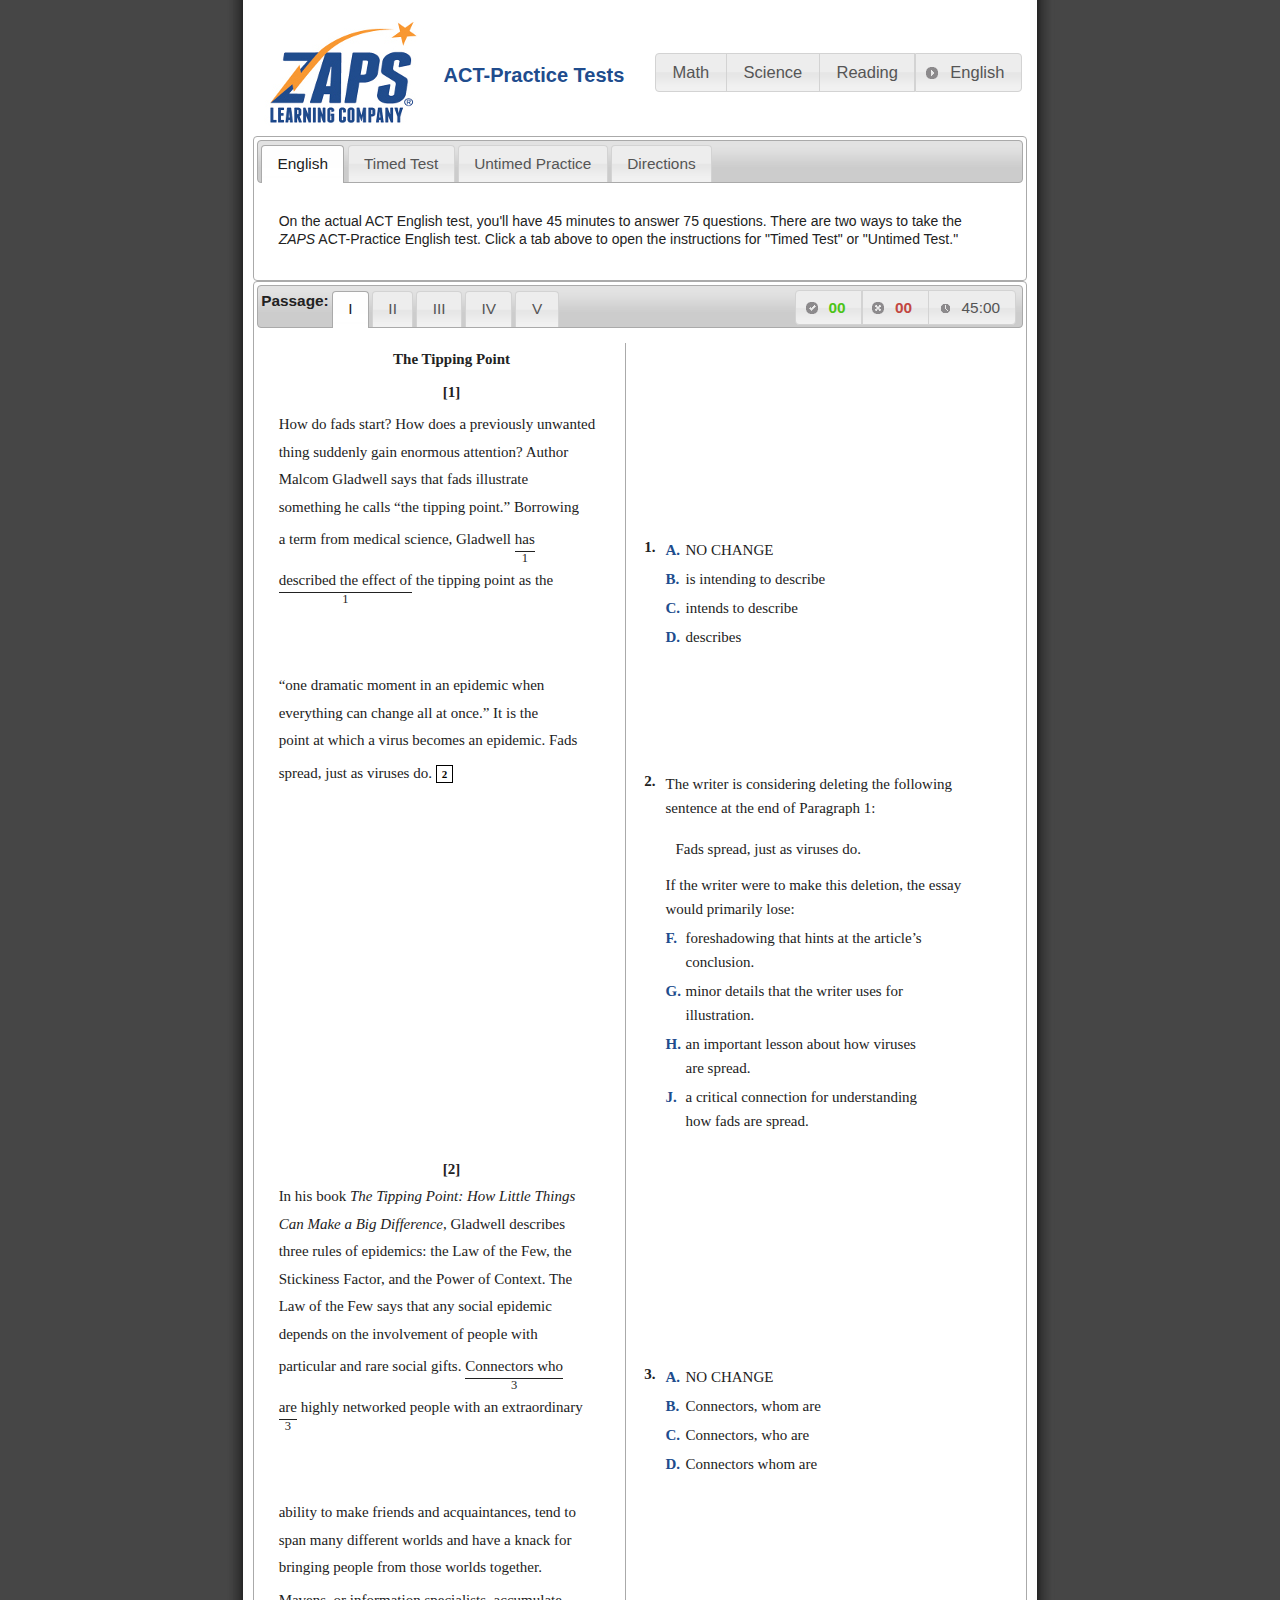
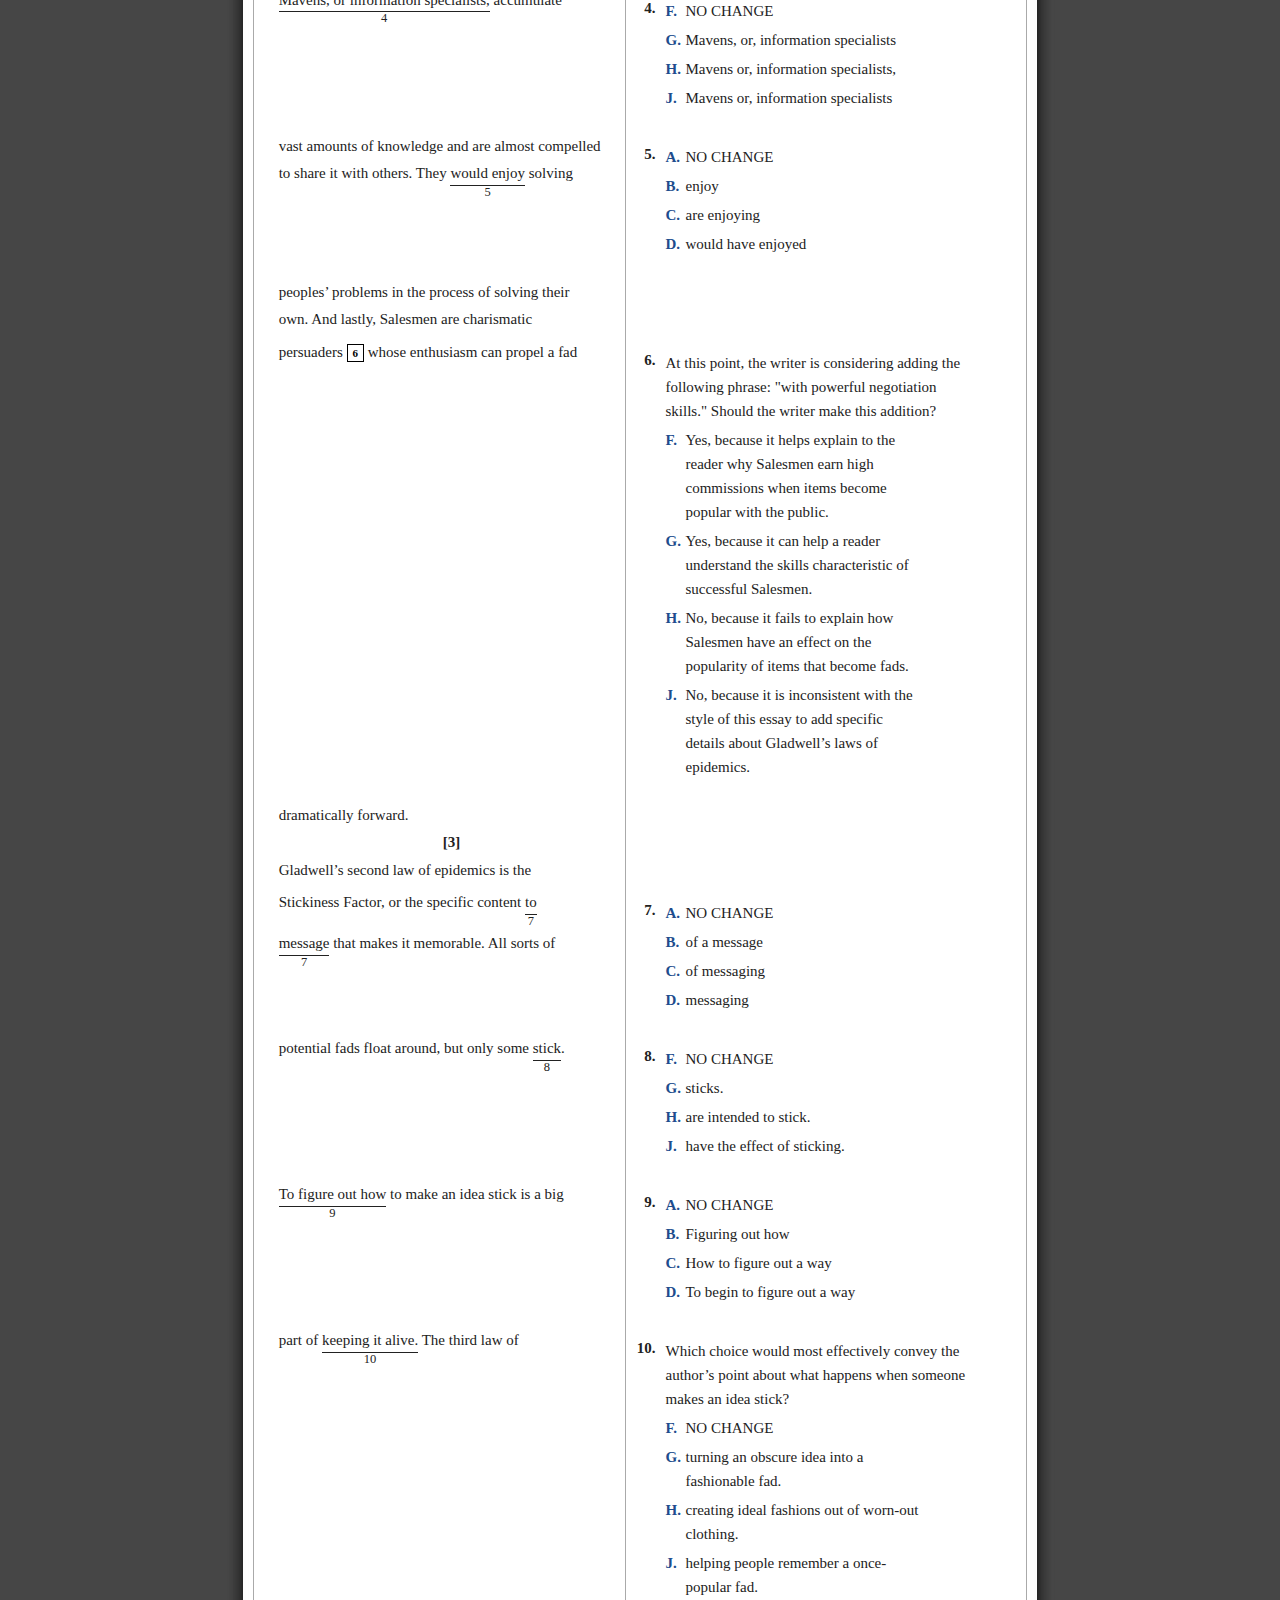
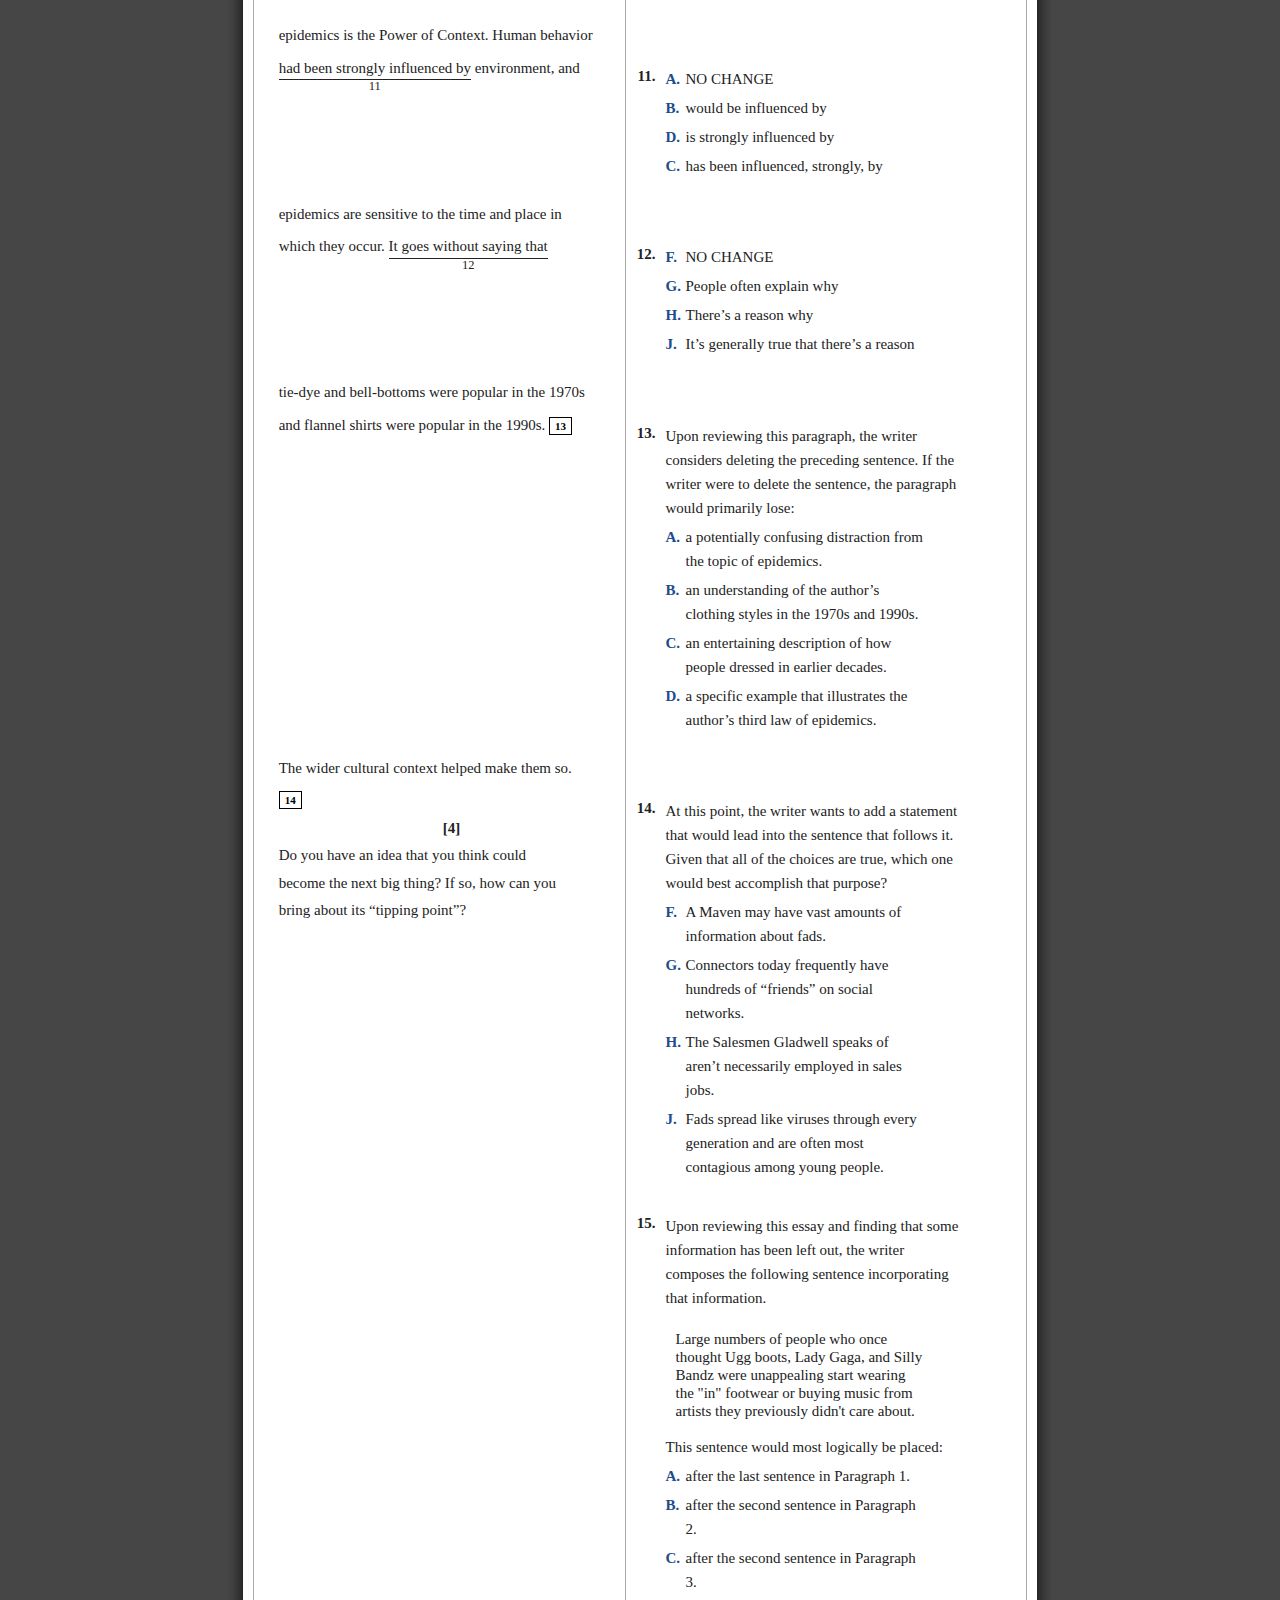
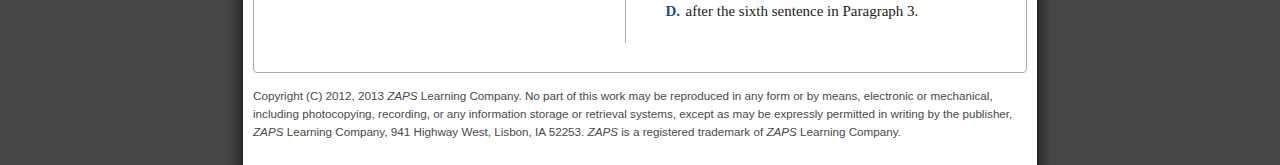
==== commit 9dbdf4ed: "auto updates" ====
--- a/english/english.html
+++ b/english/english.html
@@ -103,20 +103,20 @@
 	<ul>
 		<li><a href="#tabs-1">English</a></li>
 		<li><a href="#tabs-2">Timed Test</a></li>
-		<li><a href="#tabs-3">Untimed Test</a></li>
+		<li><a href="#tabs-3">Untimed Practice</a></li>
 		<li><a href="#tabs-4">Directions</a></li>
 	</ul>
 	<div id="tabs-1">
-	<p class="instructions">On the actual ACT English test, you'll have 45 minutes to answer 75 questions. There are two ways to take the <em>ZAPS</em> ACT-Practice English test. Click a tab to open the instructions for "Timed Test" or "Untimed Test."</p>
+	<p class="instructions">On the actual ACT English test, you'll have 45 minutes to answer 75 questions. There are two ways to take the <em>ZAPS</em> ACT-Practice English test. Click a tab above to open the instructions for "Timed Test" or "Untimed Test."</p>
 	</div>
 	<div id="tabs-2">
 	<p class="instructions">By taking the test <em>timed,</em> you can get a feel for how well you will do under the time constraints of the actual ACT test.</p>
 	<ul>
 		<li>To begin the timed test, click on the timer box (the one with the clock icon in the gray bar below).</li>
-		<li>Click on letter of the correct answer choice for each question. You may change your answer while still in this test. </li>
+		<li>Click on the letter of the correct answer choice for each question. You may change your answer while still in this test. </li>
 		<li>If you click out of this test, the timer will stop, and you will have to start all over.</li>
 		<li>If you need to leave the test, click to stop the timer. You may restart the timer when you come back.</li>
-		<li>When time runs out for this test, you will see the number of answers you got correct (green number) and incorrect (red number) in the boxes next to the timer. You can view your estimated ACT score by clicking on either of these two boxes.</li>
+		<li>When time runs out for this test, the number of correct answers will be shown in green and the number of incorrect answers will be shown in red.</li>
 	</ul>
 	</div>
 	<div id="tabs-3">
@@ -128,9 +128,8 @@
 		<li>Clicking will reveal a pop-up box that tells whether the answer is correct or incorrect.</li>
 		<li>Read the information in the box to learn more about the answer you chose or to see a tip about how to answer the question correctly.</li>
 		<li>You cannot change your answer once you have clicked it, but you can view the tips about the other answer choices by clicking on them.</li>
-		<li>A running total of your correct (green) and incorrect (red) responses will show in the boxes next to the timer.</li> 
-		<li>At the end of the test, you can view your estimated ACT score by clicking on either of these two boxes.</li>
-	</ul>
+		<li>As you move through the test, the number of correct answers will be shown in green, and the number of incorrect answers will be shown in red.</li>
+    </ul>
 	</div>
 	<div id="tabs-4">
 	<table width="100%" cellpadding="5" cellspacing="0">
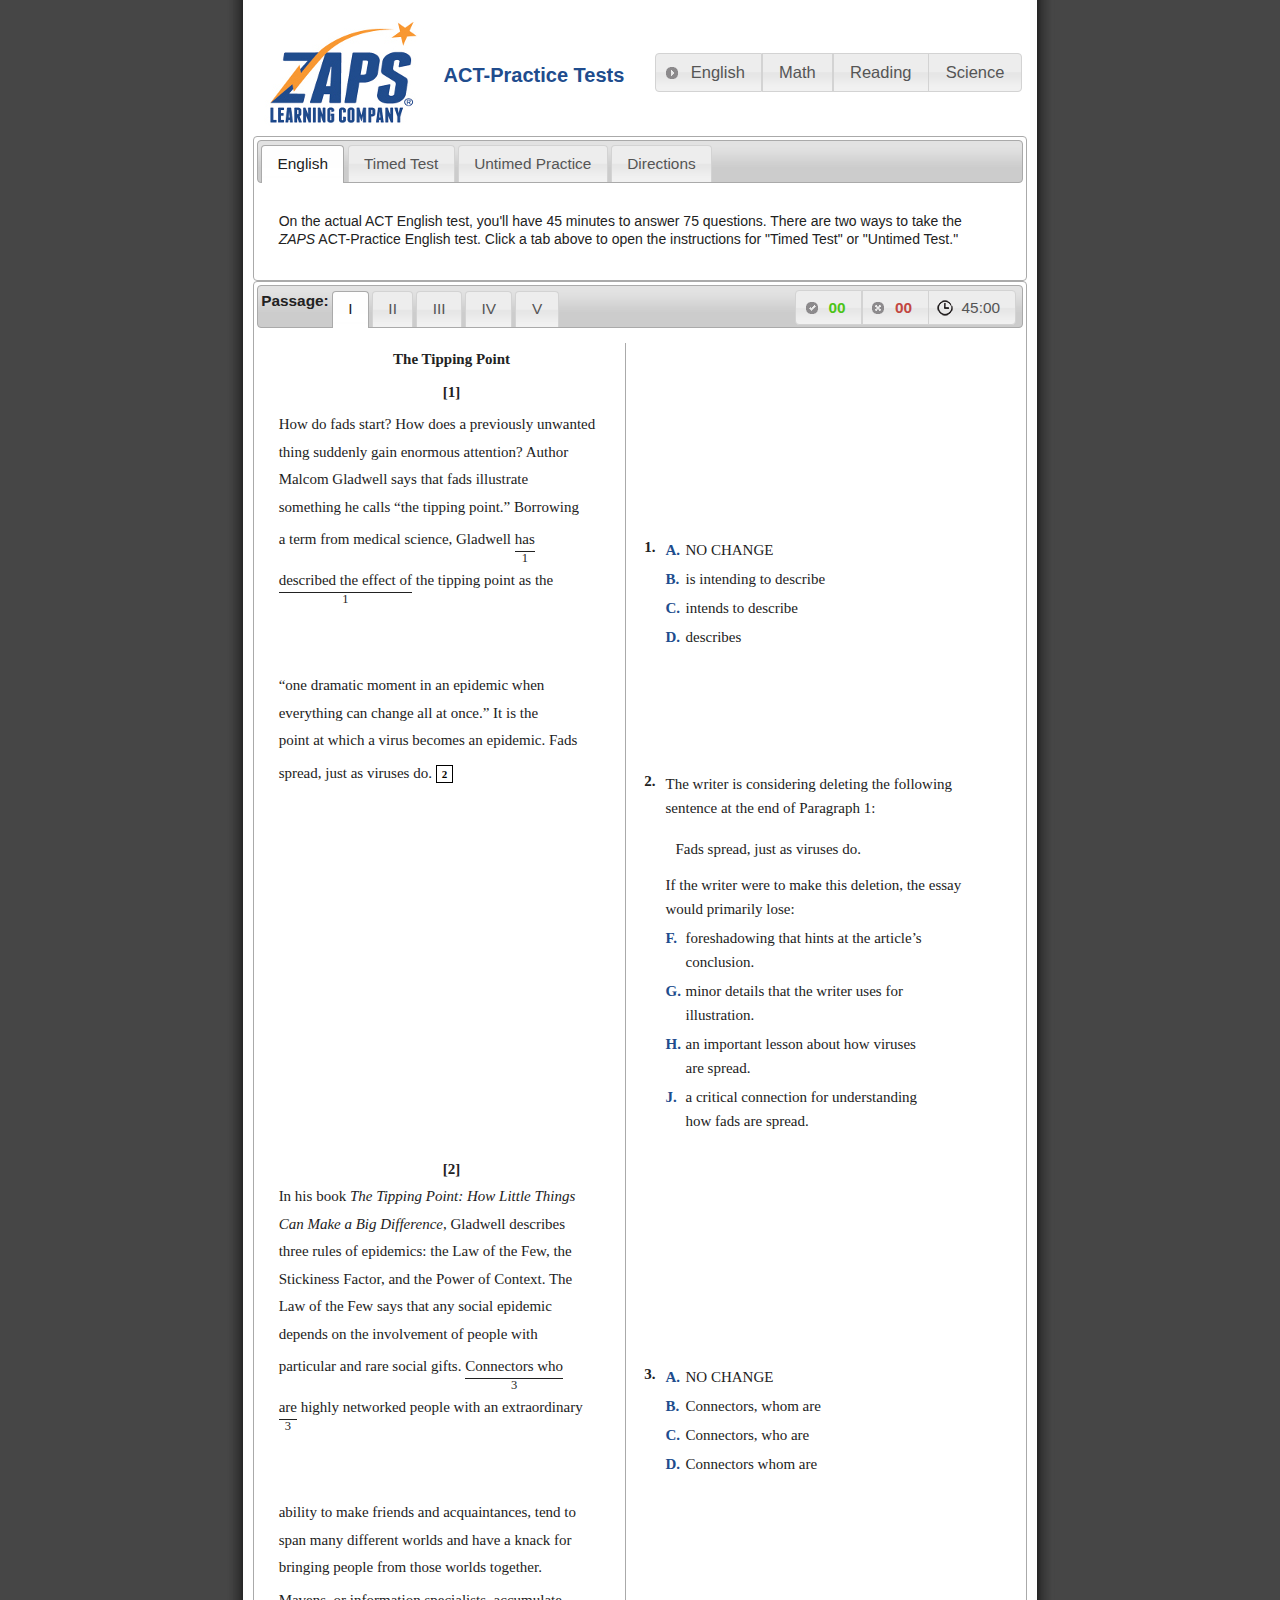
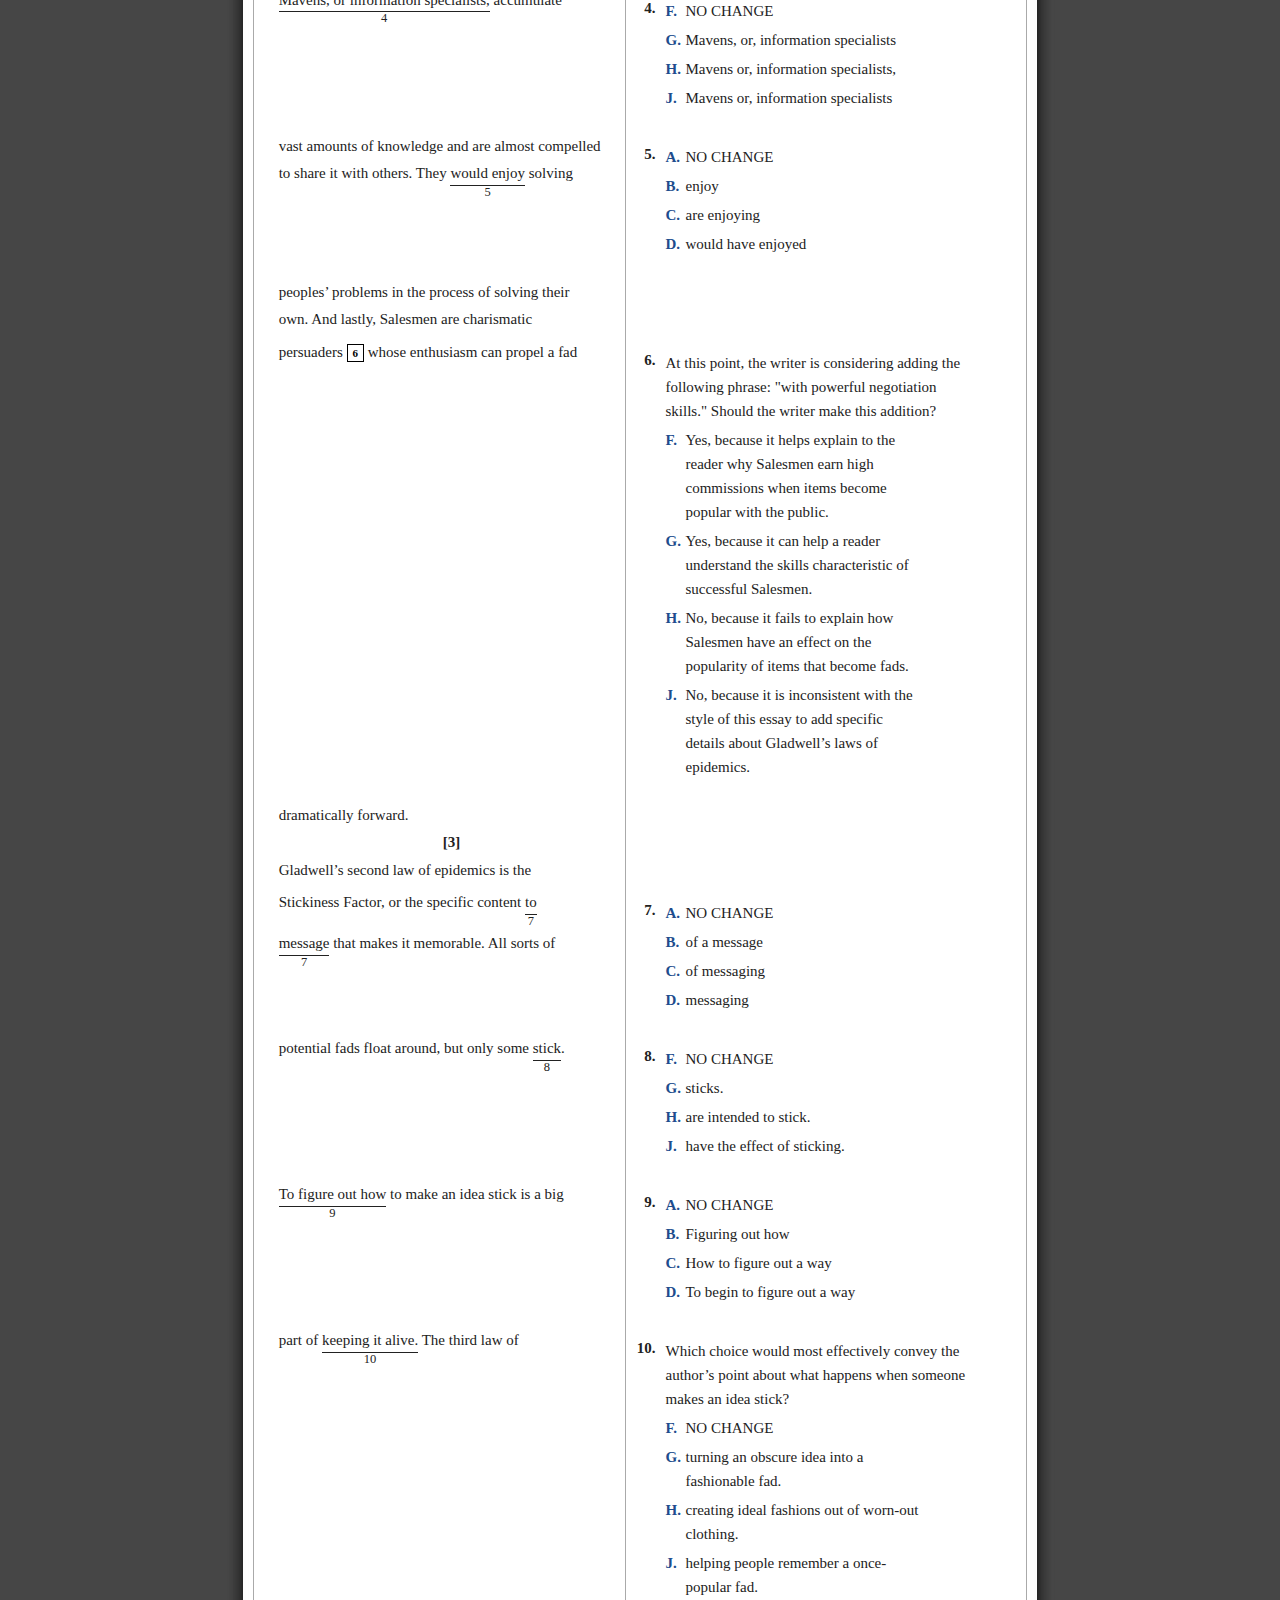
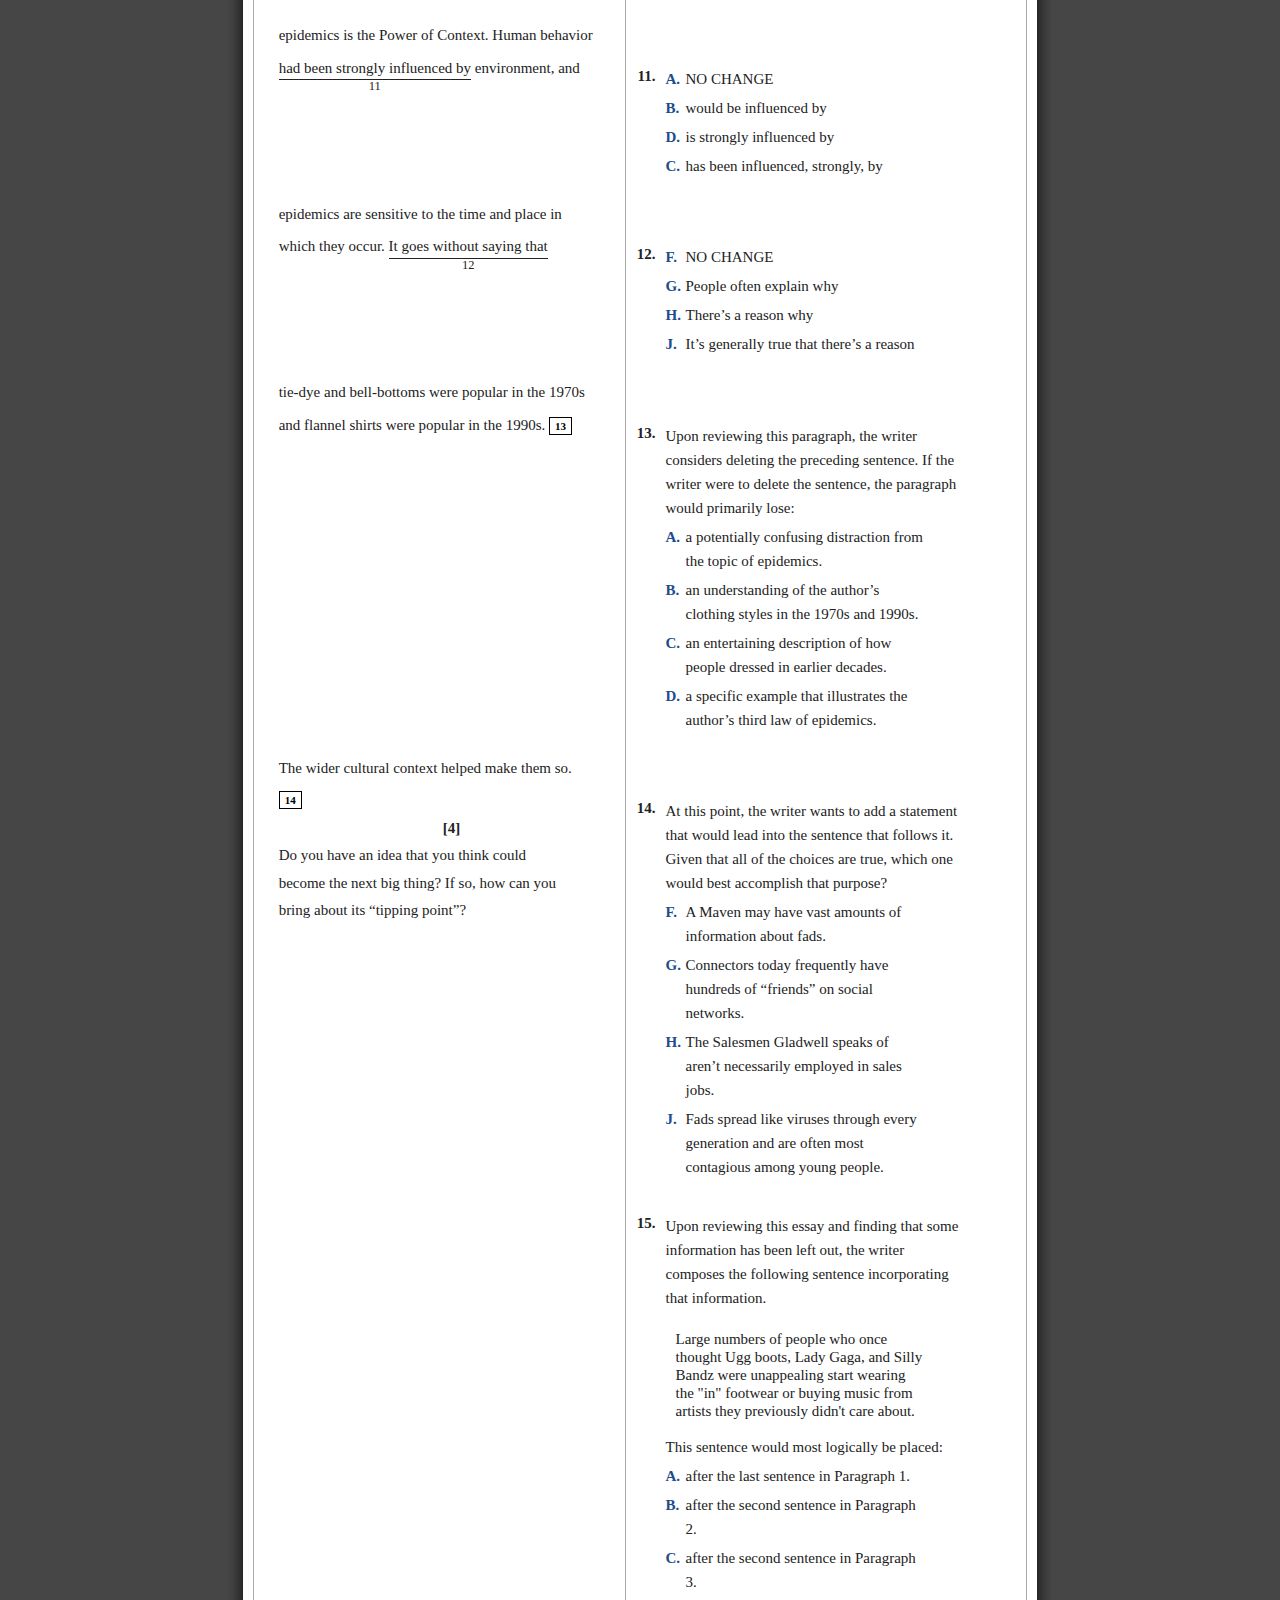
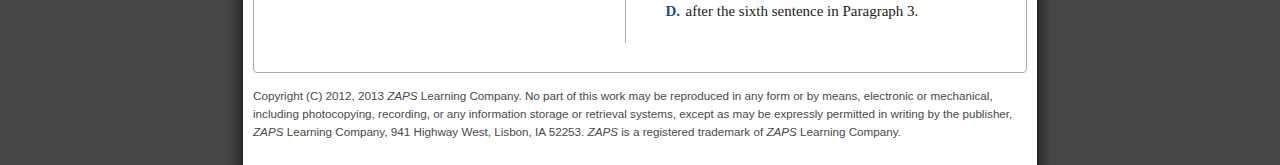
==== commit cc1e252f: "auto updates" ====
--- a/english/english.html
+++ b/english/english.html
@@ -10,6 +10,8 @@
 	<script type="text/javascript" src="../scripts/jquery-1.7.1.min.js"></script>
 	<script type="text/javascript" src="../scripts/jquery-ui-1.8.16.custom.min.js"></script>
    <script type="text/javascript" src="../scripts/util.js"></script>
+   
+	<style media="print">BODY { DISPLAY: none }</style>
 
 <script type="text/javascript">
 var countdown = 2700;
@@ -87,10 +89,10 @@
 </td>
 <td align="right">
 	<div id="nav">
+	<a id="englishButton" href="../english/english.html">English</a>
 	<a id="mathButton" href="../math/math.html">Math</a>
+	<a id="readingButton" href="../reading/reading.html">Reading</a>
 	<a id="scienceButton" href="../science/science.html">Science</a>
-	<a id="readingButton" href="../reading/reading.html">Reading</a>
-	<a id="englishButton" href="../english/english.html">English</a>
    </div>
 </td>
 </tr>
--- a/css/style.css
+++ b/css/style.css
@@ -28,6 +28,8 @@
 	background: url(images/testbook.gif) 90% 40px no-repeat;
 	}
 
+.ui-icon-zaps-clock { background-image: url('../images/clock.png') !important; }
+
 table.results-table {
 	font-size:12px;
 	border-collapse:collapse;
@@ -115,6 +117,7 @@
 div.correct, div.incorrect {
 	display: none;
 	font-family:'Times New Roman', Times, Georgia, serif;
+	text-align: left;
 	}
 
 .numcol {
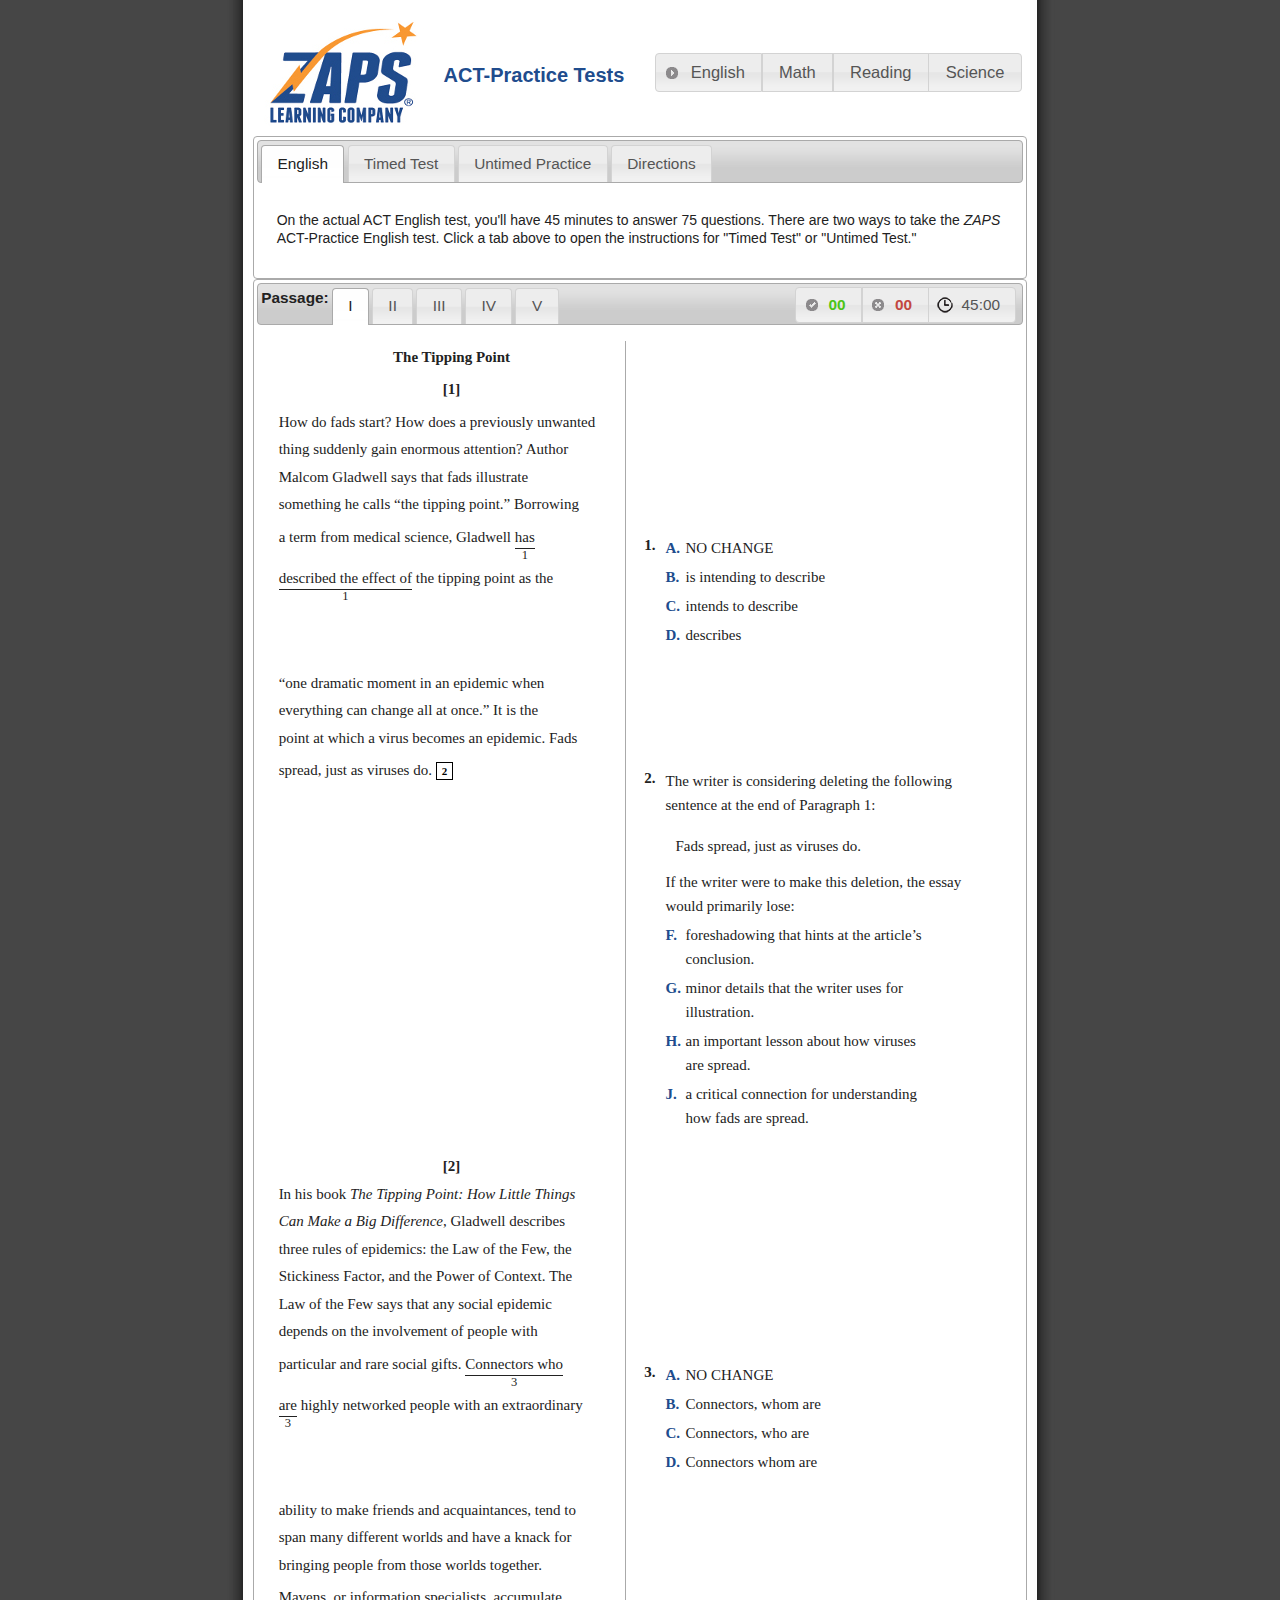
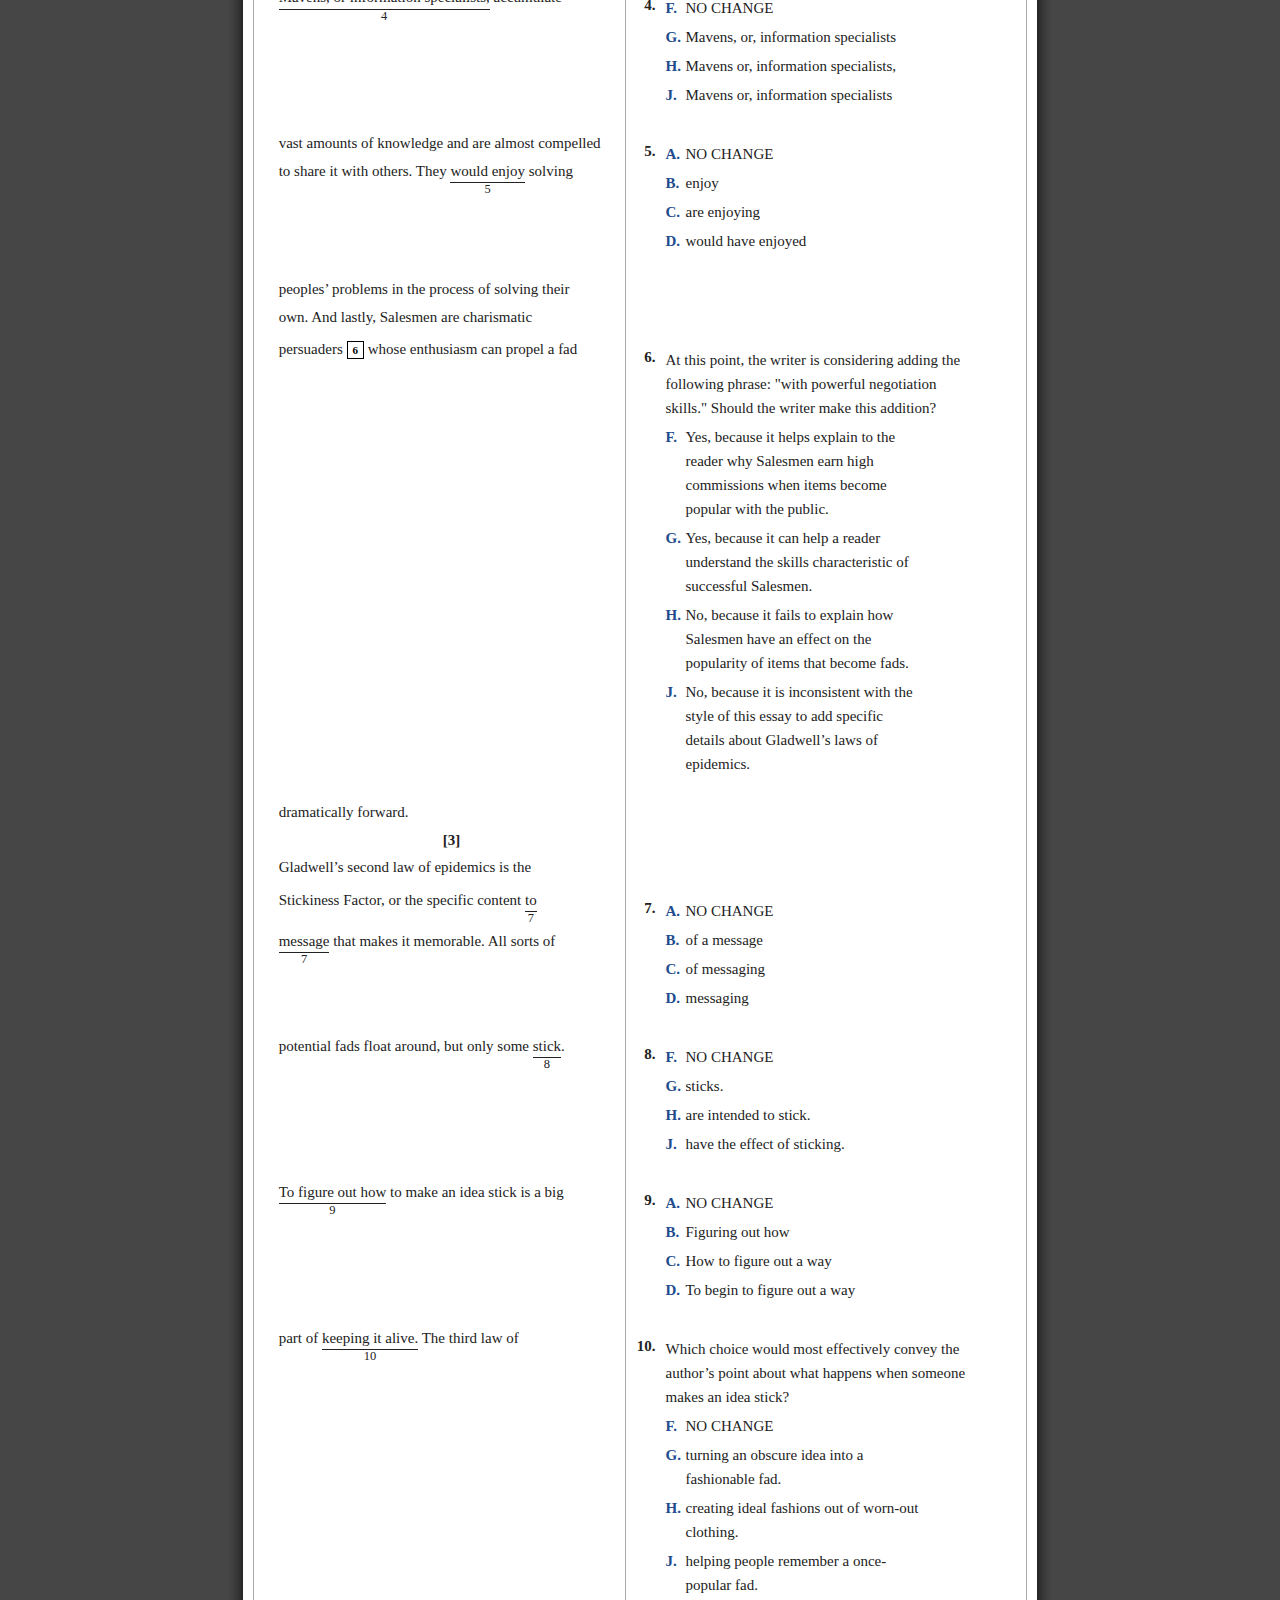
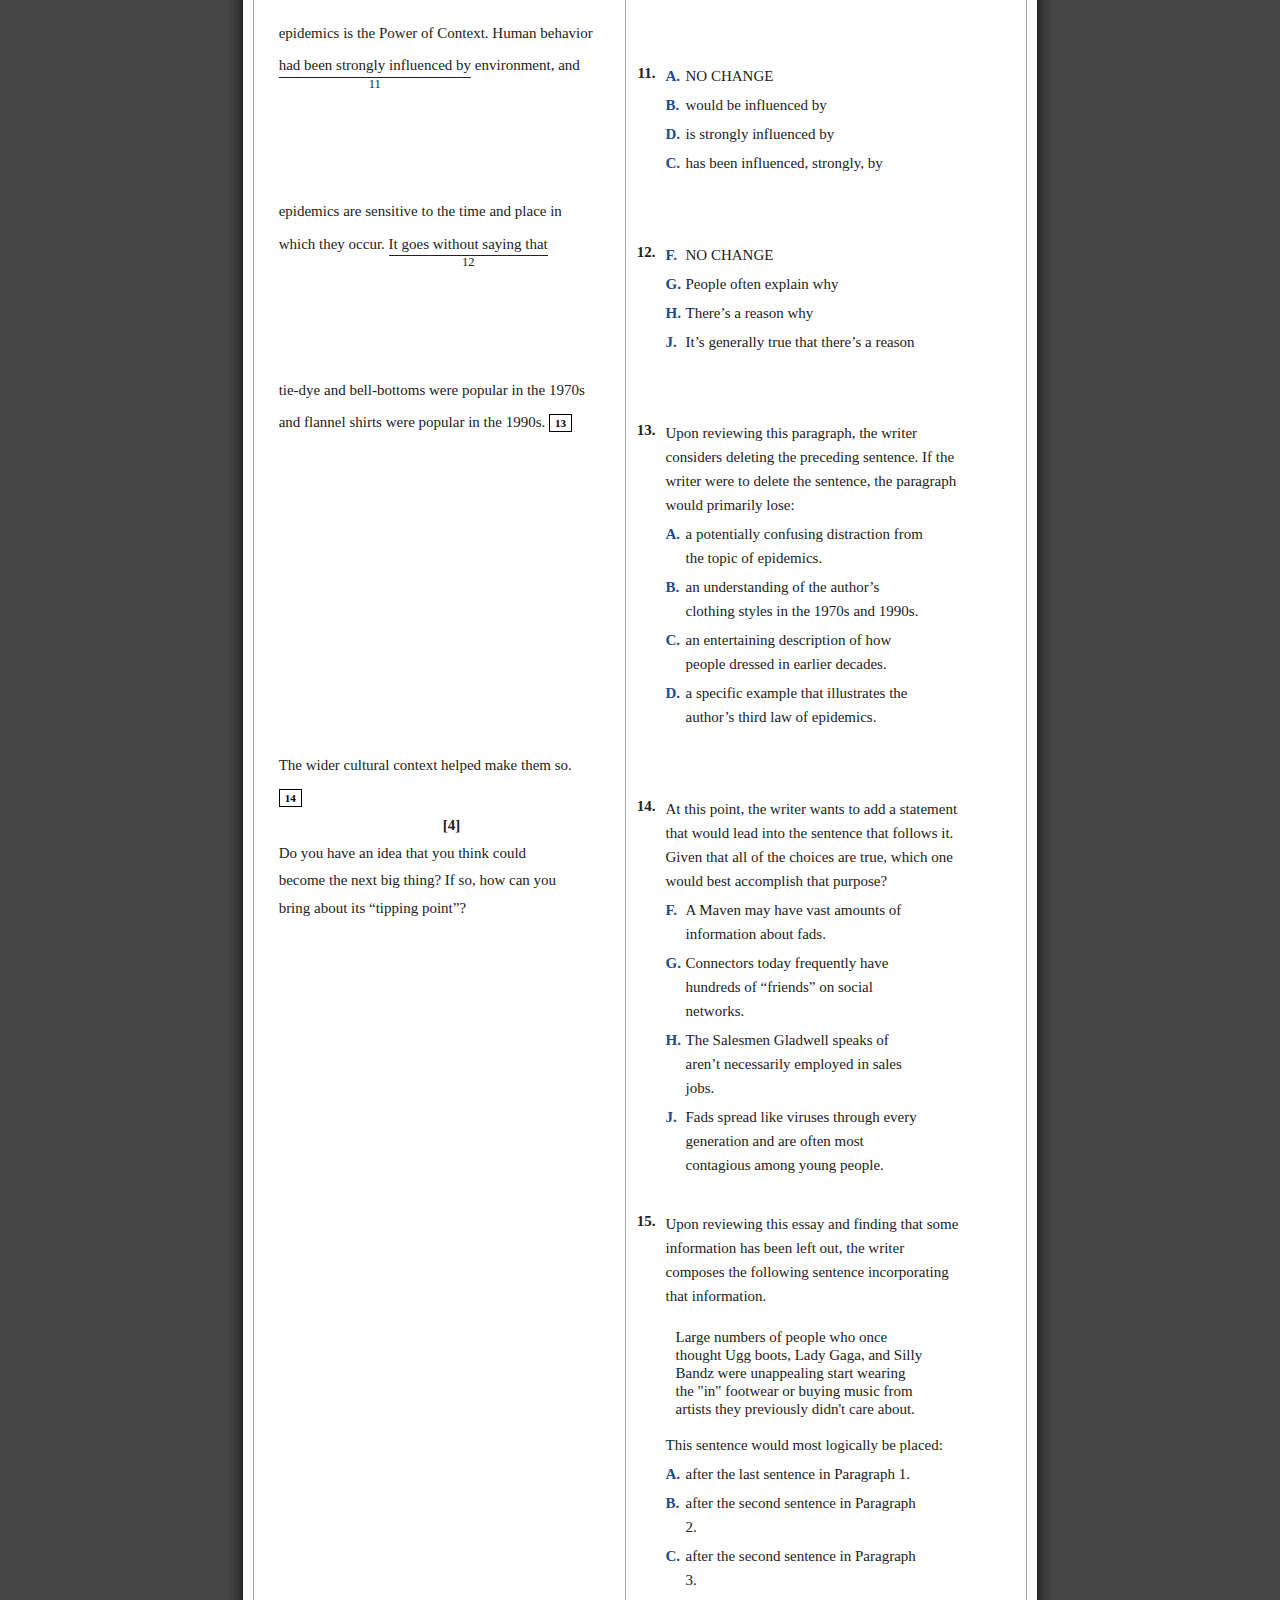
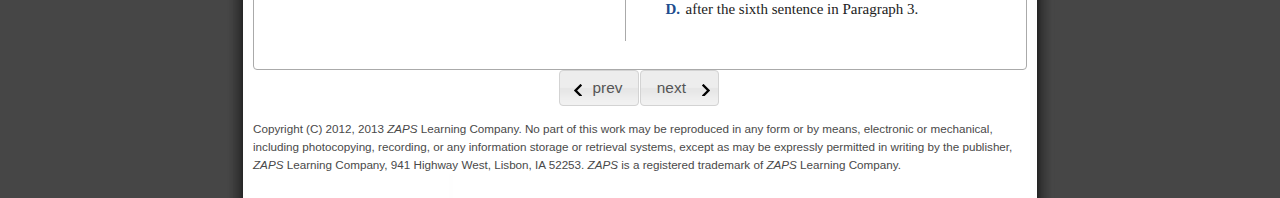
==== commit 1fba2807: "auto updates" ====
--- a/english/english.html
+++ b/english/english.html
@@ -5,7 +5,7 @@
 	<meta name="robots" content="none"></meta>
 	
 	<link rel="stylesheet" href="../css/smoothness/jquery-ui-1.8.16.custom.css" type="text/css">
-	<link rel="stylesheet" href="../css/test.css" type="text/css">
+	<!-- <link rel="stylesheet" href="../css/test.css" type="text/css"> -->
 	<link rel="stylesheet" href="../css/style.css" type="text/css">
 	<script type="text/javascript" src="../scripts/jquery-1.7.1.min.js"></script>
 	<script type="text/javascript" src="../scripts/jquery-ui-1.8.16.custom.min.js"></script>
@@ -108,11 +108,11 @@
 		<li><a href="#tabs-3">Untimed Practice</a></li>
 		<li><a href="#tabs-4">Directions</a></li>
 	</ul>
-	<div id="tabs-1">
-	<p class="instructions">On the actual ACT English test, you'll have 45 minutes to answer 75 questions. There are two ways to take the <em>ZAPS</em> ACT-Practice English test. Click a tab above to open the instructions for "Timed Test" or "Untimed Test."</p>
+	<div id="tabs-1" class="instructions">
+	<p>On the actual ACT English test, you'll have 45 minutes to answer 75 questions. There are two ways to take the <em>ZAPS</em> ACT-Practice English test. Click a tab above to open the instructions for "Timed Test" or "Untimed Test."</p>
 	</div>
-	<div id="tabs-2">
-	<p class="instructions">By taking the test <em>timed,</em> you can get a feel for how well you will do under the time constraints of the actual ACT test.</p>
+	<div id="tabs-2" class="instructions">
+	<p>By taking the test <em>timed,</em> you can get a feel for how well you will do under the time constraints of the actual ACT test.</p>
 	<ul>
 		<li>To begin the timed test, click on the timer box (the one with the clock icon in the gray bar below).</li>
 		<li>Click on the letter of the correct answer choice for each question. You may change your answer while still in this test. </li>
@@ -121,8 +121,8 @@
 		<li>When time runs out for this test, the number of correct answers will be shown in green and the number of incorrect answers will be shown in red.</li>
 	</ul>
 	</div>
-	<div id="tabs-3">
-	<p class="instructions">Taking the test <em>untimed</em> is a good way to carefully study each test item and answer explanation.</p>
+	<div id="tabs-3" class="instructions">
+	<p>Taking the test <em>untimed</em> is a good way to carefully study each test item and answer explanation.</p>
 	<ul>
 		<li>Carefully read the question and each of the answer choices.</li>
 		<li><em>ZAP</em> any answers you know to be incorrect.</li>
@@ -133,13 +133,13 @@
 		<li>As you move through the test, the number of correct answers will be shown in green, and the number of incorrect answers will be shown in red.</li>
     </ul>
 	</div>
-	<div id="tabs-4">
+	<div id="tabs-4" class="instructions">
 	<table width="100%" cellpadding="5" cellspacing="0">
 		<tbody><tr valign="TOP">
-			<td width="50%"><p class="directions">In the following passages, some of the words and phrases have been underlined and numbered. The right-hand column contains alternatives for the underlined text. For most test items, choose the alternative that best expresses the idea, rewrites the statement in standard written English, or fits best with the style and tone of the passage as a whole. If the original version is best, select “NO CHANGE.”</p></td>
+			<td width="50%"><p>In the following passages, some of the words and phrases have been underlined and numbered. The right-hand column contains alternatives for the underlined text. For most test items, choose the alternative that best expresses the idea, rewrites the statement in standard written English, or fits best with the style and tone of the passage as a whole. If the original version is best, select “NO CHANGE.”</p></td>
 								 
-			<td><p class="directions">Some test items in the right-hand column will ask a question about the underlined text. Choose the best answer to the question given. Some test items will ask about a larger portion of the passage or about the entire passage. These do not refer to underlined text but rather are indicated by a boxed number or number.</p>
-				 <p class="directions">For each test item, select the best alternative and fill in the corresponding bubble on your answer sheet. Read the passage completely before beginning to answer the accompanying questions. For many of the test items, you must read several sentences beyond the question number to identify the best answer. Be sure to read far enough ahead before making your choice.</p></td>
+			<td><p>Some test items in the right-hand column will ask a question about the underlined text. Choose the best answer to the question given. Some test items will ask about a larger portion of the passage or about the entire passage. These do not refer to underlined text but rather are indicated by a boxed number or number.</p>
+				 <p>For each test item, select the best alternative and fill in the corresponding bubble on your answer sheet. Read the passage completely before beginning to answer the accompanying questions. For many of the test items, you must read several sentences beyond the question number to identify the best answer. Be sure to read far enough ahead before making your choice.</p></td>
 		</tr>
 	</tbody></table>
 	</div>
@@ -2104,6 +2104,7 @@
 </div>
 </div><!-- set-5-->
 </div><!--sets-->
+<div class="navigation-buttons" id="navigation-buttons"></div>
 <p><sup>Copyright (C) 2012, 2013 <em>ZAPS</em> Learning Company. No part of this work may be reproduced in any form or by means, electronic or mechanical, including photocopying, recording, or any information storage or retrieval systems, except as may be expressly permitted in writing by the publisher, <em>ZAPS</em> Learning Company, 941 Highway West, Lisbon, IA 52253. <em>ZAPS</em> is a registered trademark of <em>ZAPS</em> Learning Company.</sup></p>
 </div><!--content2-->
 </div><!--container-->
--- a/css/style.css
+++ b/css/style.css
@@ -1,3 +1,146 @@
+/*********** Body Styles ***********/
+
+body {
+	margin: 0;
+	padding: 0 0 10px 0;
+	font-size: 12px;
+	line-height: 18px;
+	text-align: center;
+	font-family: Arial, Verdana, Helvetica, sans-serif;
+	background: #464646 url(../images/bg_noline.jpg) 50% 0px repeat-y;
+	}
+		
+body#fullpage {
+	background: #464646 url(../images/bg_noline.jpg) 50% 0 repeat-y;
+	}
+	
+/*body#fullpage #content {
+	width:748px;
+	margin:10px 12px 10px 12px;
+	padding:0;
+	}*/
+	
+body#home #content {
+	width:365px;
+	margin:10px 0 10px 0;
+	padding:0 10px;
+	}
+	
+body#threecol #content {
+	width:365px;
+	margin:10px 0 10px 0;
+	padding:0 10px;
+	}
+	
+body#practice #content {
+	width:585px;
+	margin:10px 0 10px 10px;
+	padding:0;
+	}
+	 
+/*********** Font Styles ***********// 
+			
+h1 {
+	font-size:24px;
+	font-family:'Trebuchet MS', 'Lucida Grande', Arial, Verdana;
+	color:#D51922;
+	display:block;
+	margin:0;
+	padding:7px 0 2px 0;
+	background:none;
+	}
+	
+h2 {
+	padding:5px 0 5px 0;
+	font-size:20px;
+	/*width:100%;*/
+	display:block; 
+	/*color:#f89832;*/
+	color:#204c8d;
+	margin:15px 0 10px 0;
+	font-family: Arial, Verdana, sans-serif;
+	}
+			
+h3 {
+	padding:5px 5px 2px 0px;
+	/*margin-bottom:0px;*/
+	font-size:15px;
+	color:#444;
+	font-family: Arial, Verdana, sans-serif;
+	}
+		
+.redtext {
+	color:#D93535;
+	}
+	
+/*********** Layout Styles *********/
+				
+#container {
+	width:774px;
+	margin:0 auto;
+	padding:0;
+	text-align:left;
+	background: #FFF;
+	}
+
+#header {
+	position:relative;
+	margin:0;
+	padding:0;
+	}
+	
+#logo {
+	position:absolute;
+	top:20px;
+	right:12px;
+	}
+
+
+#content {
+	padding:0 0 5px 0;
+	font-size:12px;
+	font-family: Verdana, Arial, sans-serif;
+	color:#494949;
+	width:550px;
+	float:left;
+	margin:10px 0 10px 13px;
+	}
+
+
+td, tr, table {
+	font-size:12px;
+	clear:both;
+	}
+	
+th {
+	color:#ffffff;
+	font-size:14px;
+	font-weight:bold;
+	background: #38737D;
+	font-family:Arial;
+	}
+
+
+.questions {
+	padding-right:10px;
+	padding-left:10px;
+	padding-top:5px;
+}
+
+.answerstable {
+	margin-bottom:15px;
+}
+
+.answerstable td {
+	padding-right:5px;
+}
+
+.passage {
+	line-height:1.5em;
+	border-right: 1px solid #AAAAAA;
+}
+
+
 body {
 	font-size:14px;
 	}
@@ -29,6 +172,8 @@
 	}
 
 .ui-icon-zaps-clock { background-image: url('../images/clock.png') !important; }
+.ui-icon-zaps-next { background-image: url('../images/next.png') !important; }
+.ui-icon-zaps-prev { background-image: url('../images/prev.png') !important; }
 
 table.results-table {
 	font-size:12px;
@@ -118,6 +263,10 @@
 	display: none;
 	font-family:'Times New Roman', Times, Georgia, serif;
 	text-align: left;
+	}
+
+div.navigation-buttons {
+	text-align: center;
 	}
 
 .numcol {
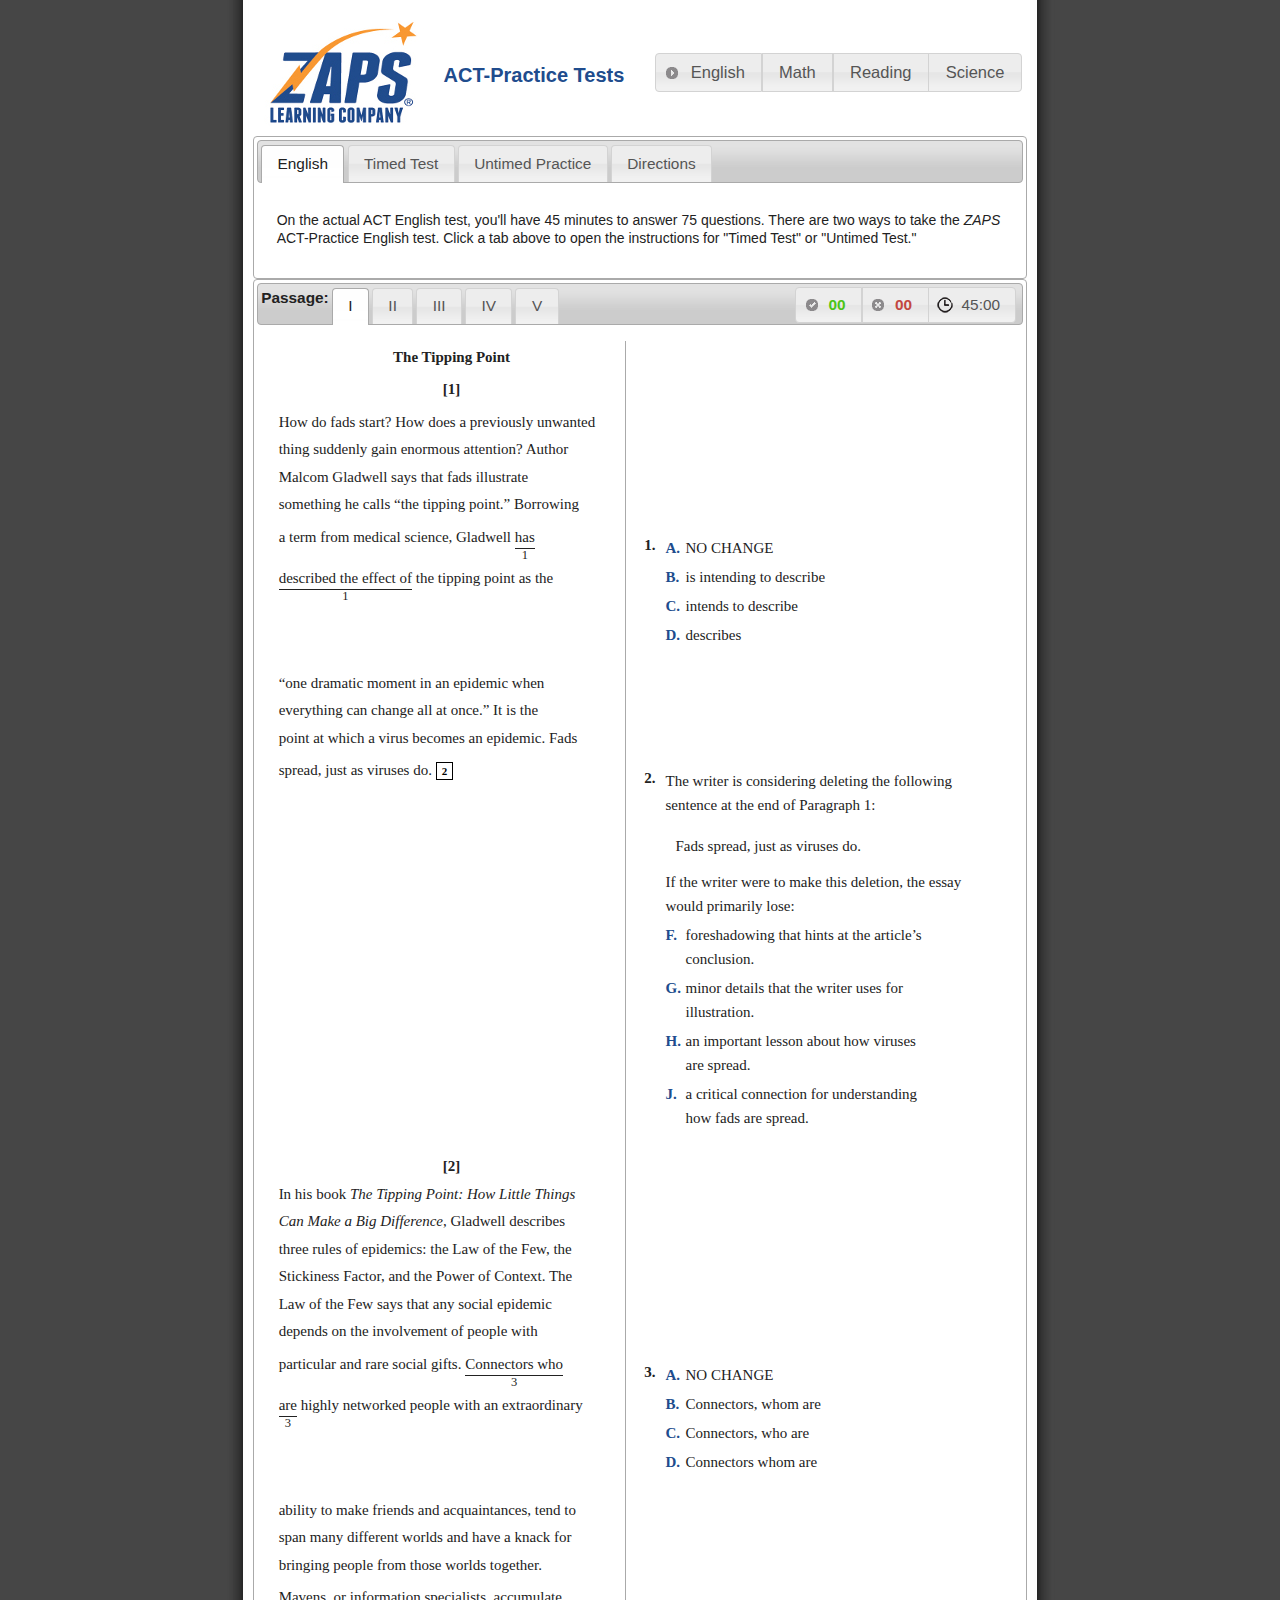
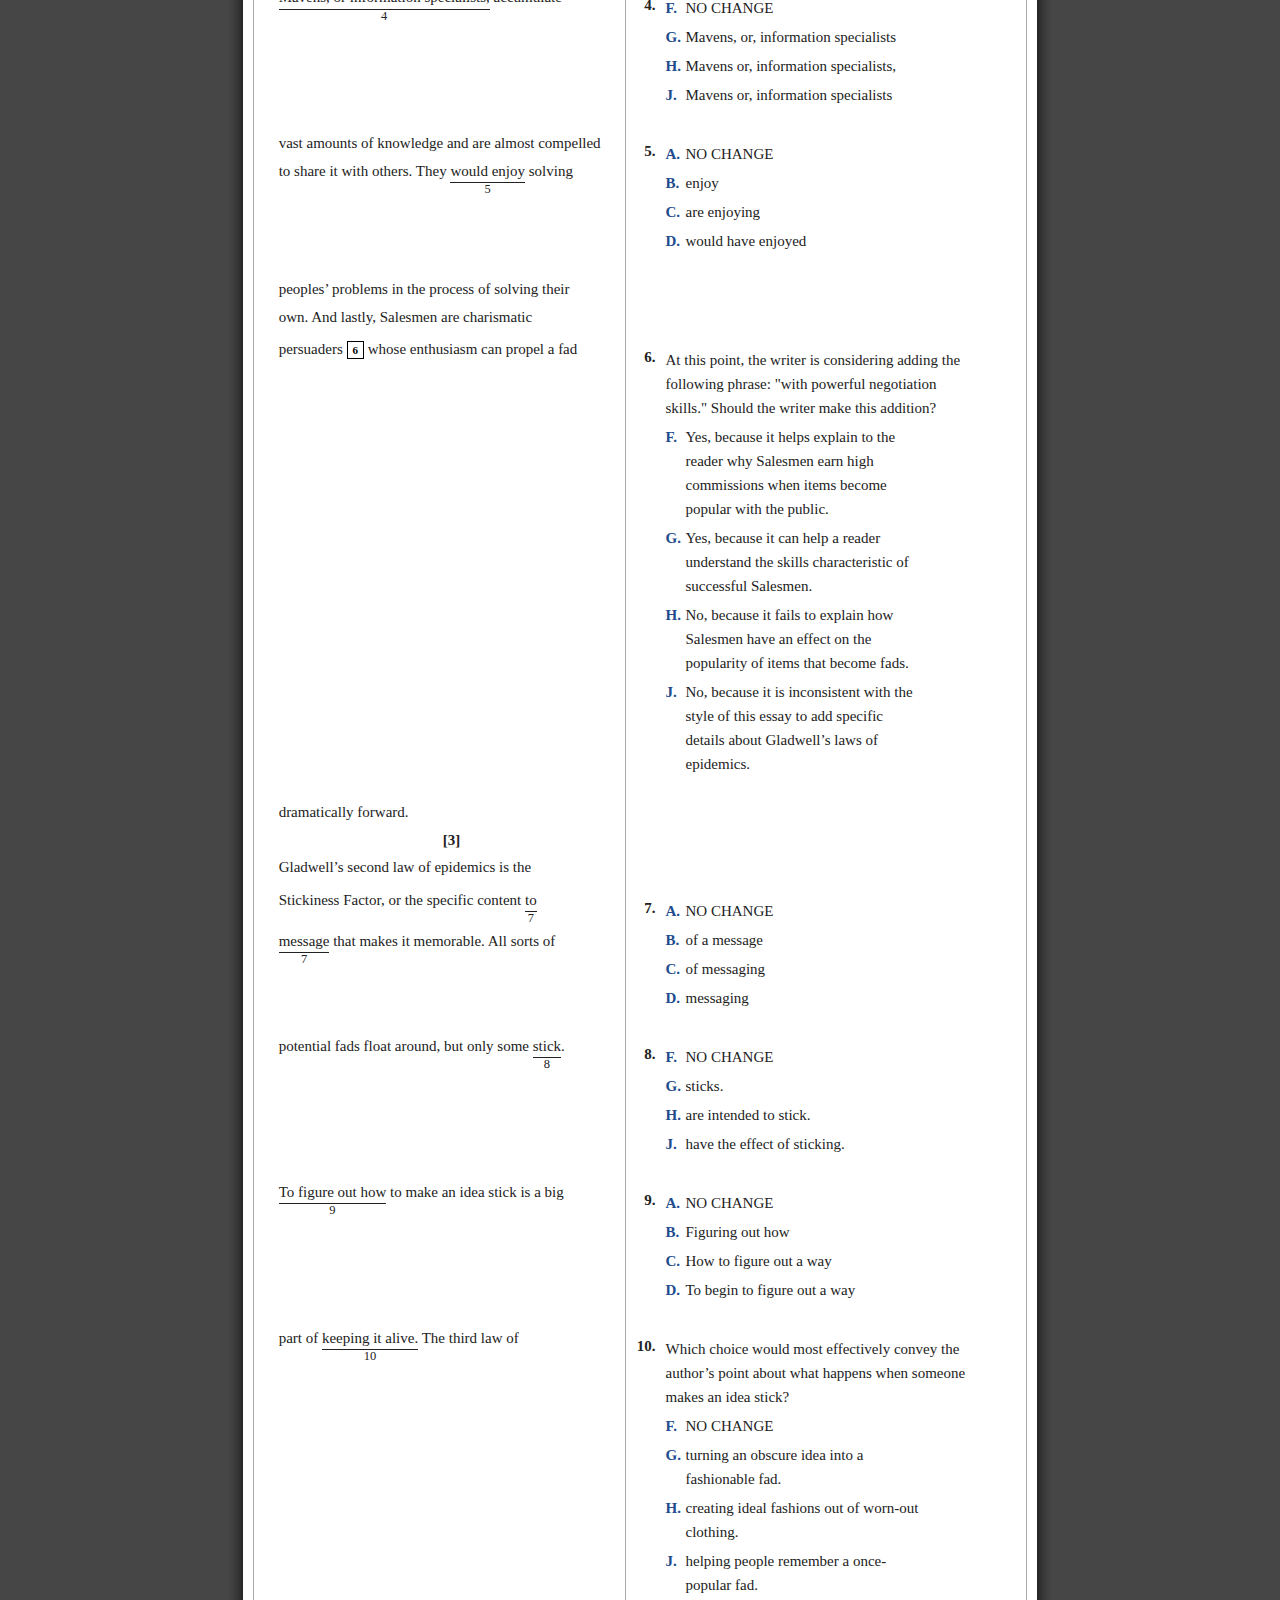
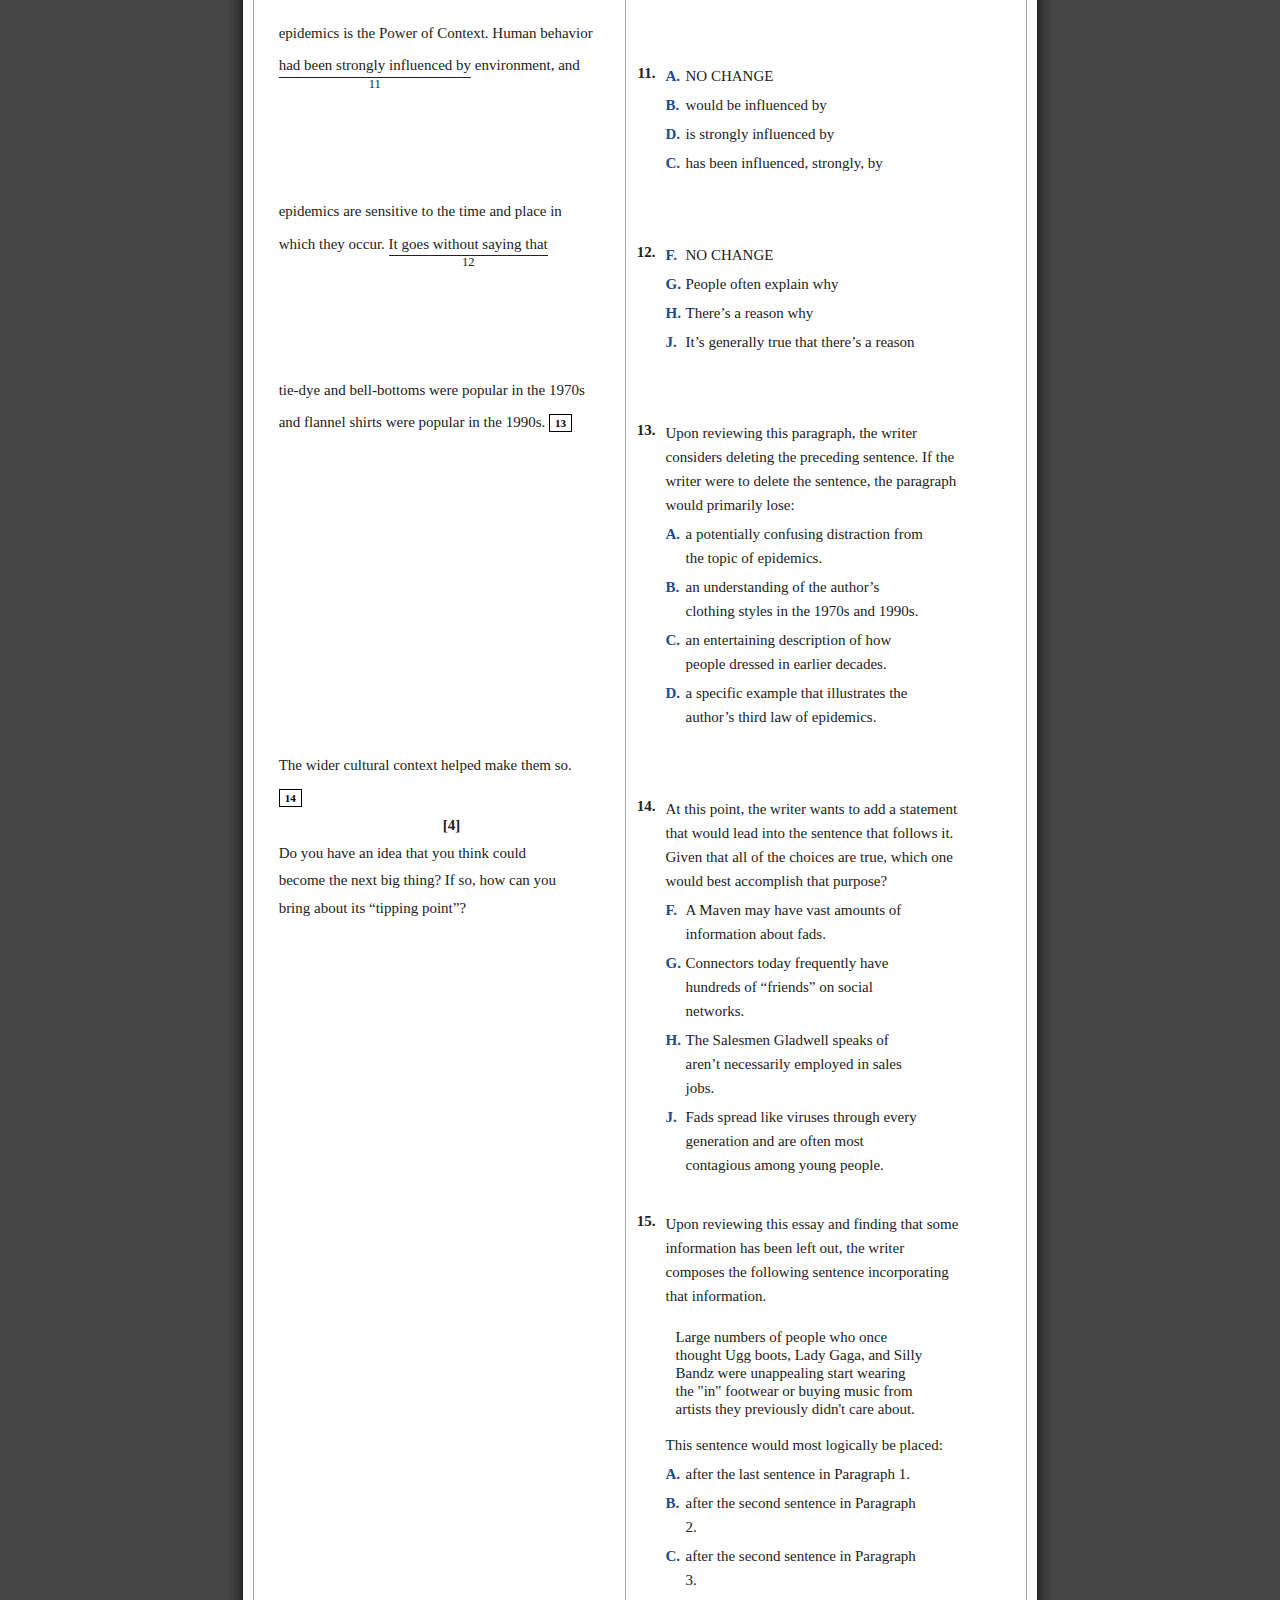
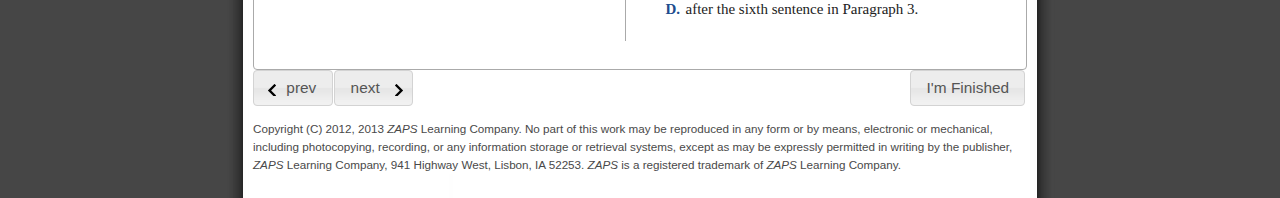
==== commit 4fe473a6: "auto updates" ====
--- a/english/english.html
+++ b/english/english.html
@@ -5,17 +5,24 @@
 	<meta name="robots" content="none"></meta>
 	
 	<link rel="stylesheet" href="../css/smoothness/jquery-ui-1.8.16.custom.css" type="text/css">
-	<!-- <link rel="stylesheet" href="../css/test.css" type="text/css"> -->
 	<link rel="stylesheet" href="../css/style.css" type="text/css">
+	
 	<script type="text/javascript" src="../scripts/jquery-1.7.1.min.js"></script>
 	<script type="text/javascript" src="../scripts/jquery-ui-1.8.16.custom.min.js"></script>
-   <script type="text/javascript" src="../scripts/util.js"></script>
    
 	<style media="print">BODY { DISPLAY: none }</style>
 
 <script type="text/javascript">
-var countdown = 2700;
-var totalQuestions = 75;
+	var countdown = 2700;
+	var totalQuestions = 75;
+	
+	var utiljs = document.createElement('script');
+	utiljs.setAttribute("type","text/javascript");
+	utiljs.setAttribute("src", "../scripts/util.js");
+	
+	if (typeof utiljs!="undefined") {
+  		document.getElementsByTagName("head")[0].appendChild(utiljs);
+  	}
 
 jQuery(document).ready(function($) {
 	$("#englishButton").button({icons: {primary: "ui-icon-circle-triangle-e"}});
@@ -32,6 +39,10 @@
 
 <div id="time-up" title="Time is up!" style="display:none;"> 
 <p><span class="ui-icon ui-icon-clock" style="float:left; margin:0 7px 20px 0;"></span>Your time is up for this test.</p>
+</div>
+
+<div id="answers-info" title="Information" style="display:none;">
+<p>If you want to estimate your score take the test timed. When you're practicing, don't worry about your score. Focus on applying the strategies and tips that you learned in the <em>ZAPS</em> seminar.</p>
 </div>
 
 <div id="test-results" title="Test Results" style="display:none;">
@@ -2104,6 +2115,7 @@
 </div>
 </div><!-- set-5-->
 </div><!--sets-->
+<div class="complete-test-button" id="complete-test-button"></div>
 <div class="navigation-buttons" id="navigation-buttons"></div>
 <p><sup>Copyright (C) 2012, 2013 <em>ZAPS</em> Learning Company. No part of this work may be reproduced in any form or by means, electronic or mechanical, including photocopying, recording, or any information storage or retrieval systems, except as may be expressly permitted in writing by the publisher, <em>ZAPS</em> Learning Company, 941 Highway West, Lisbon, IA 52253. <em>ZAPS</em> is a registered trademark of <em>ZAPS</em> Learning Company.</sup></p>
 </div><!--content2-->
--- a/css/style.css
+++ b/css/style.css
@@ -266,7 +266,10 @@
 	}
 
 div.navigation-buttons {
-	text-align: center;
+	}
+	
+div.complete-test-button {
+	float: right;
 	}
 
 .numcol {
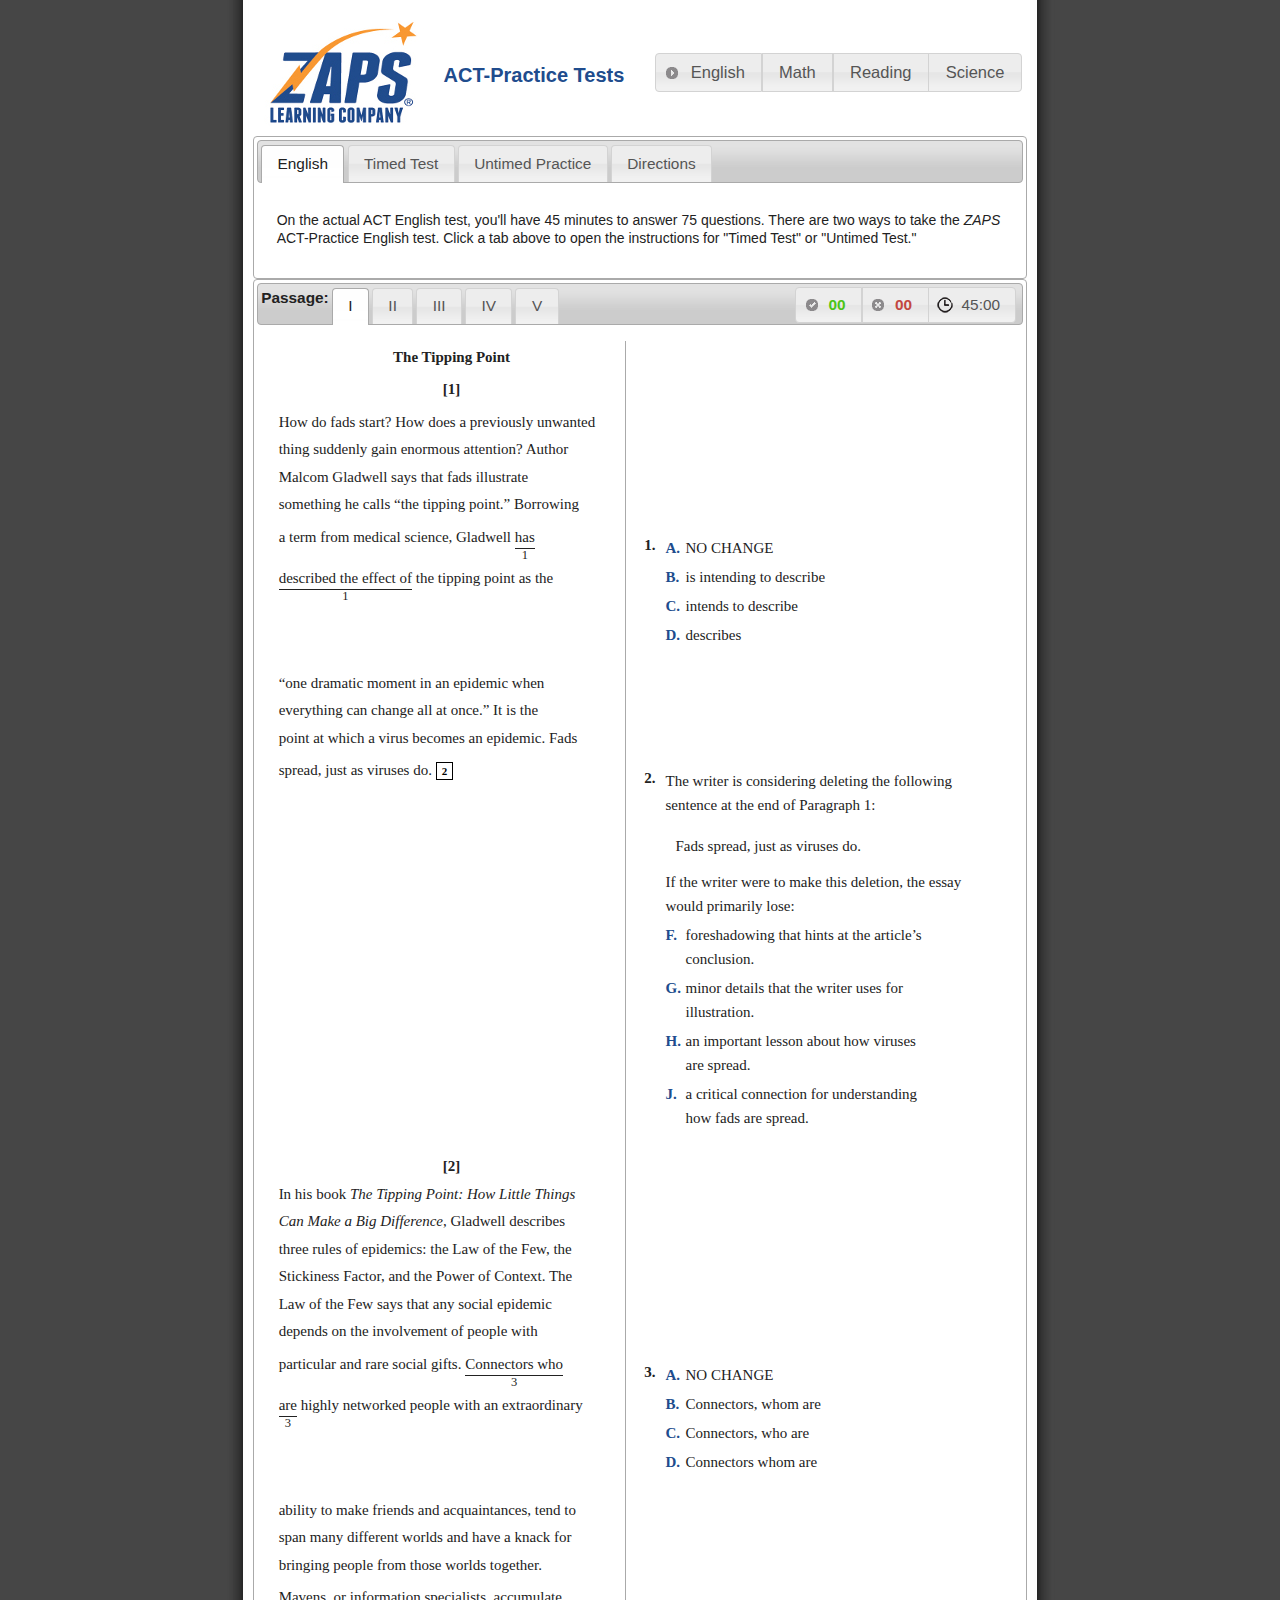
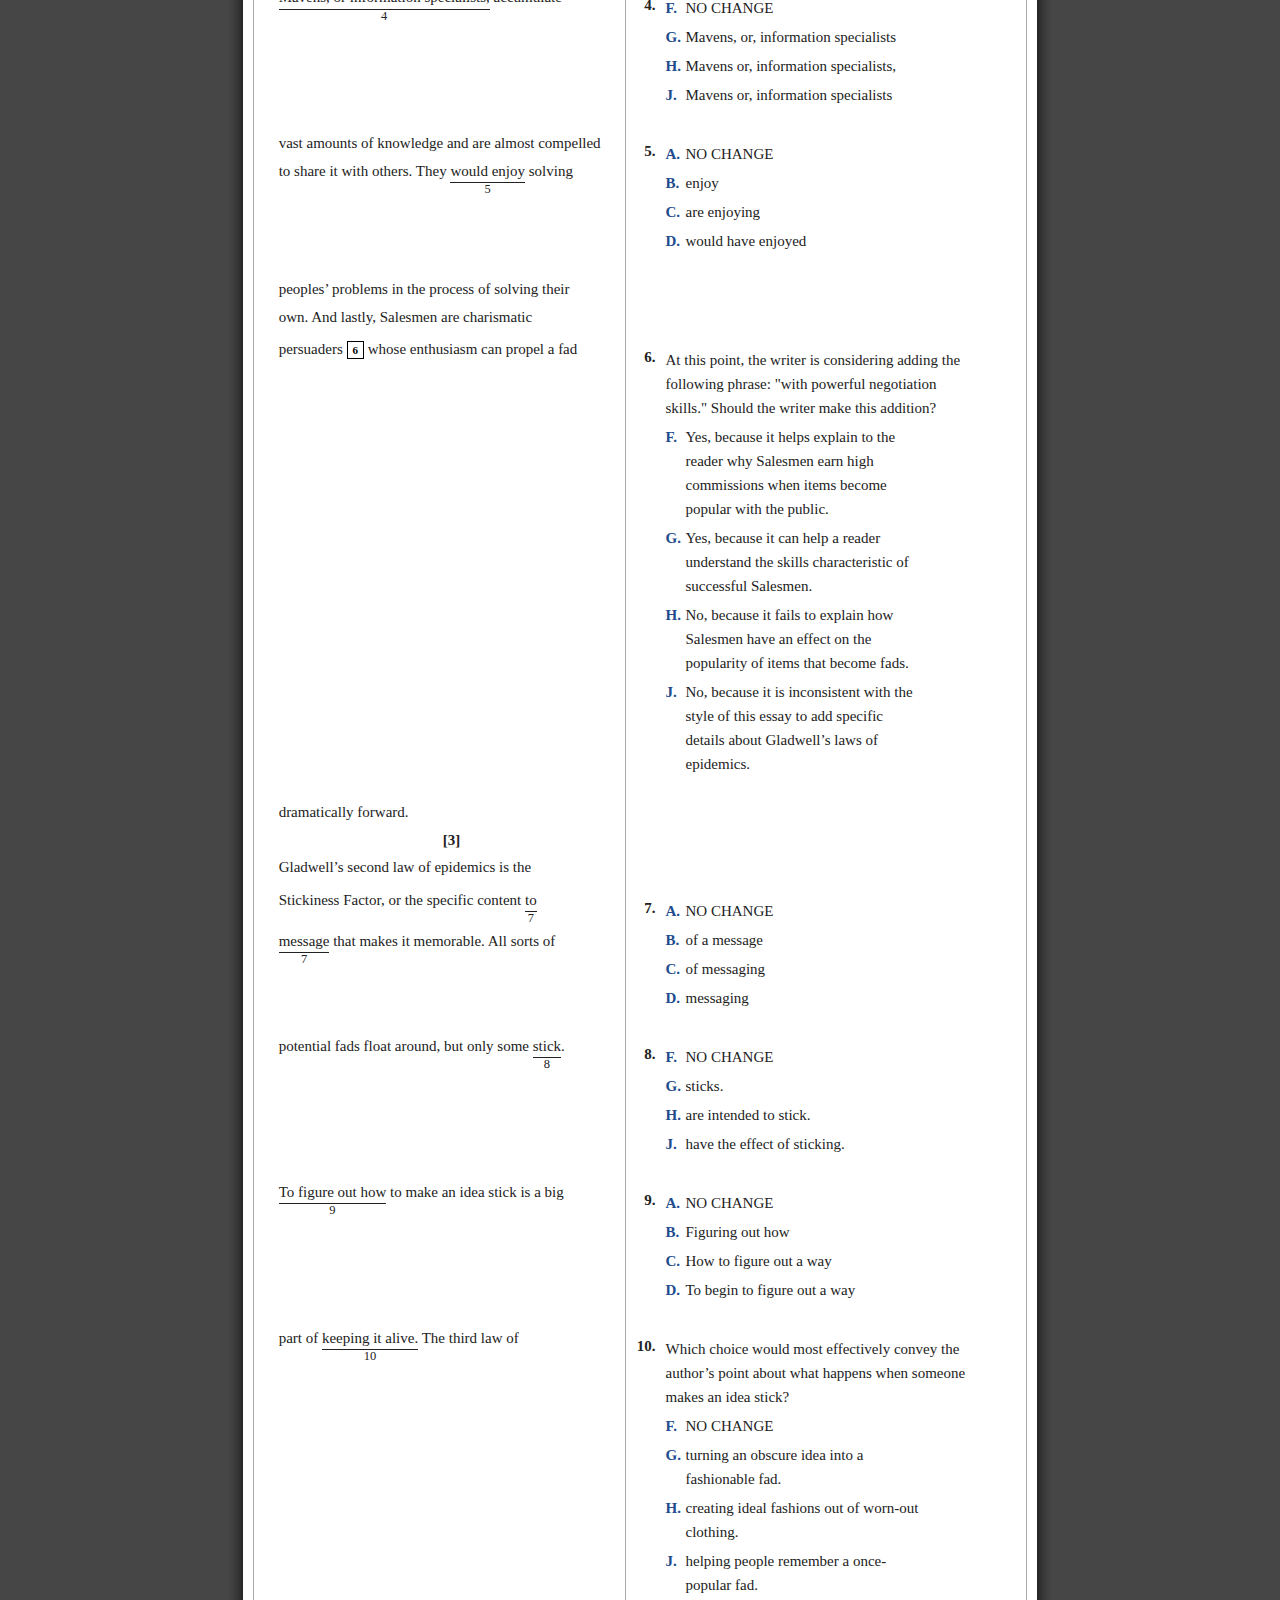
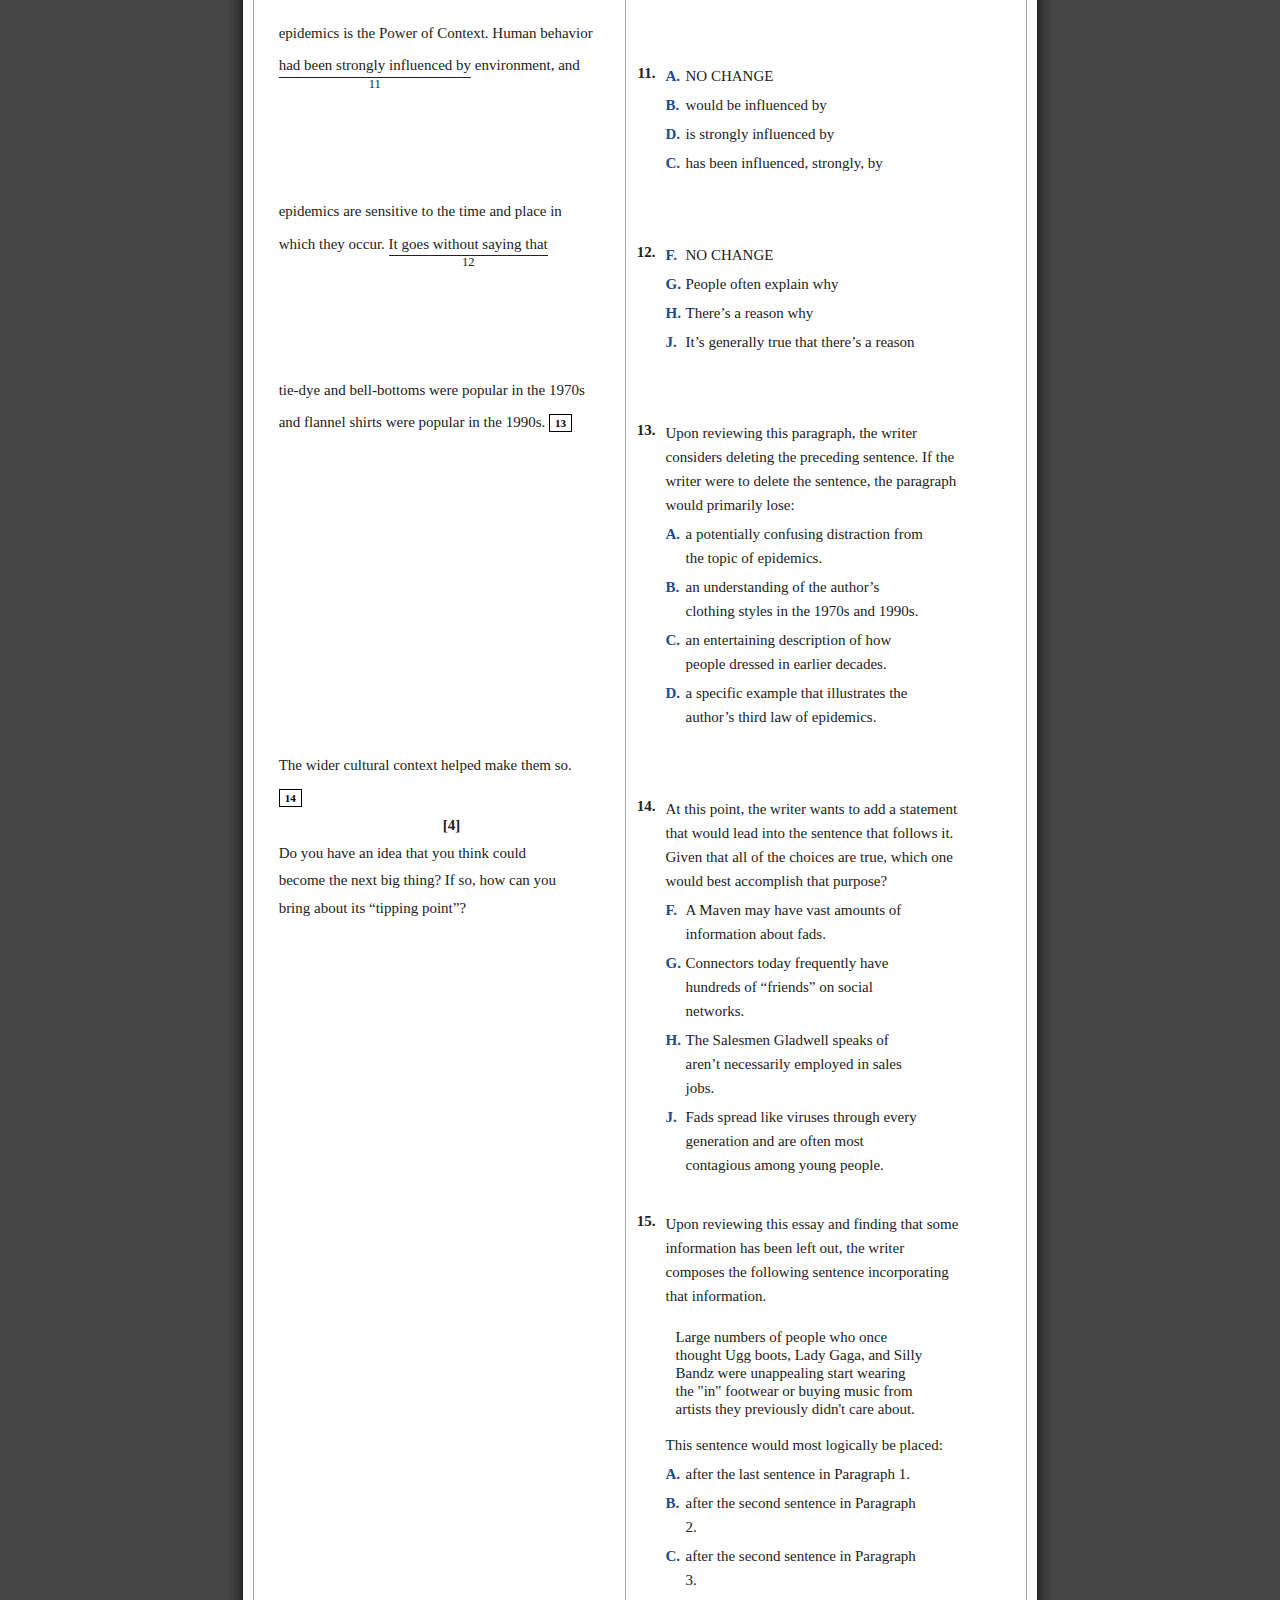
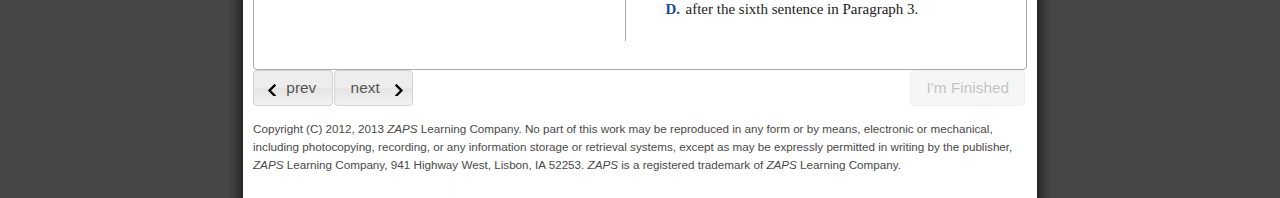
==== commit 4f0fce3a: "auto updates" ====
--- a/english/english.html
+++ b/english/english.html
@@ -2102,10 +2102,10 @@
 	<p><a id="s5-15d" href="#" class="response">D.</a><span class="response">after Sentence 3.</span></p>
 </div>	
 <div id="answer-s5-15a" class="incorrect">
-<p><strong>The best answer is not A.</strong> It does not make sense to describe how the fees are set before you’ve introduced the general idea of the solution and where it comes from. </p>
+<p><strong>The best answer is not A.</strong> It does not make sense to describe how the fees are set before you've introduced the general idea of the solution and where it comes from. </p>
 </div>
 <div id="answer-s5-15b" class="incorrect">
-<p><strong>The best answer is not B.</strong> It does not make sense to describe how the fees are set before you’ve introduced the general idea of the solution and where it comes from. </p>
+<p><strong>The best answer is not B.</strong> It does not make sense to describe how the fees are set before you've introduced the general idea of the solution and where it comes from. </p>
 </div>
 <div id="answer-s5-15c" class="correct"> 
 <p><strong>The best answer is C.</strong> The fees would best be further described after the idea is introduced in sentence 2. </p>
